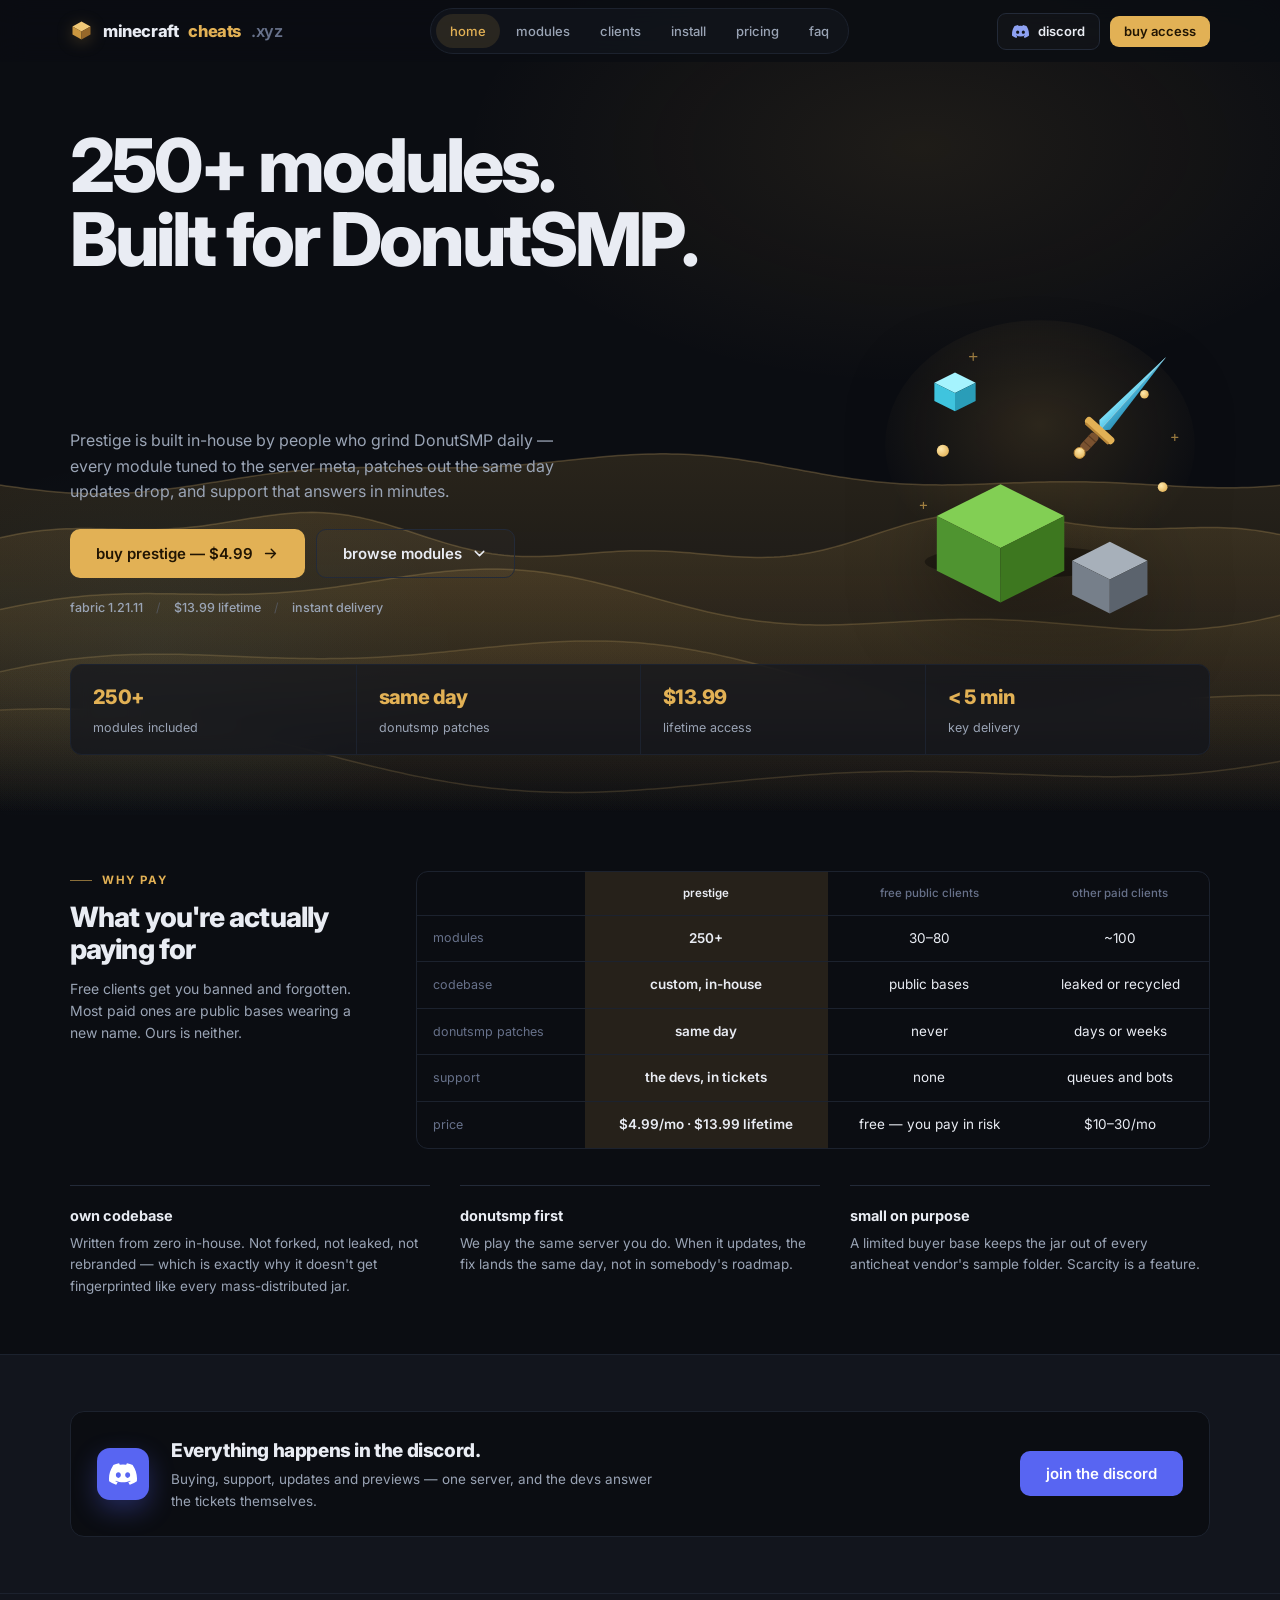
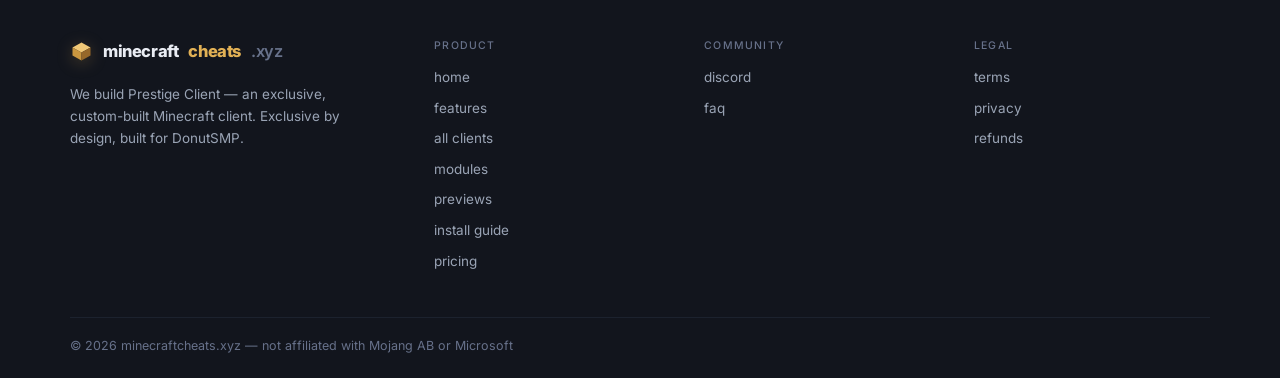
==== index.html @ 373abd3f "Add files via upload" ====
<!DOCTYPE html>
<html lang="en">
<head>
<meta charset="UTF-8">
<meta name="viewport" content="width=device-width, initial-scale=1">
<title>MinecraftCheats.xyz — Prestige Client for DonutSMP</title>
<meta name="description" content="Prestige Client by minecraftcheats.xyz — an exclusive custom-built Fabric client for Minecraft 1.21.11 with 250+ modules, built for DonutSMP. 31 days $4.99 or lifetime $13.99.">
<meta property="og:title" content="MinecraftCheats.xyz — Prestige Client for DonutSMP">
<meta property="og:description" content="Exclusive custom-built Fabric client, 250+ modules, built for DonutSMP. Lifetime from $13.99 — checkout via Discord.">
<meta property="og:type" content="website">
<meta name="theme-color" content="#0b0d12">
<link rel="icon" href="data:image/svg+xml,%3Csvg xmlns='http://www.w3.org/2000/svg' viewBox='0 0 32 32'%3E%3Crect width='32' height='32' rx='7' fill='%2312151d'/%3E%3Cpath d='M16 5.5 L26.5 11.4 L16 17.3 L5.5 11.4 Z' fill='%23f0c877'/%3E%3Cpath d='M5.5 11.4 L16 17.3 V27 L5.5 21.2 Z' fill='%23c9963f'/%3E%3Cpath d='M26.5 11.4 L16 17.3 V27 L26.5 21.2 Z' fill='%2396682a'/%3E%3C/svg%3E">
<link rel="preconnect" href="https://fonts.googleapis.com">
<link rel="preconnect" href="https://fonts.gstatic.com" crossorigin>
<link href="https://fonts.googleapis.com/css2?family=Inter:wght@400;500;600;700;800&display=swap" rel="stylesheet">
<link rel="stylesheet" href="style.css">
<script src="main.js" defer></script>
</head>
<body>

<header class="site-header" id="siteHeader">
  <div class="wrap header-inner">
    <span class="logo">
      <svg class="logo-mark" viewBox="0 0 24 24" xmlns="http://www.w3.org/2000/svg" aria-hidden="true"><path d="M12 2.6 21.4 7.8 12 13 2.6 7.8Z" fill="#f0c877"/><path d="M2.6 7.8 12 13v8.4L2.6 16.2Z" fill="#c9963f"/><path d="M21.4 7.8 12 13v8.4l9.4-5.2Z" fill="#96682a"/></svg>
      minecraft<span>cheats</span><i>.xyz</i>
    </span>
    <nav class="nav-island" id="navLinks">
      <a href="index.html" class="active">home</a>
      <a href="modules.html">modules</a>
      <a href="clients.html">clients</a>
      <a href="install.html">install</a>
      <a href="pricing.html">pricing</a>
      <a href="faq.html">faq</a>
    </nav>
    <div class="header-actions">
      <a class="btn ghost sm btn-discord" href="https://discord.gg/65Mu3RM9ds" target="_blank" rel="noopener">
        <svg viewBox="0 0 24 24" fill="currentColor" aria-hidden="true"><path d="M20.317 4.37a19.79 19.79 0 0 0-4.885-1.515.074.074 0 0 0-.079.037c-.21.375-.444.865-.608 1.25a18.27 18.27 0 0 0-5.487 0 12.64 12.64 0 0 0-.617-1.25.077.077 0 0 0-.079-.037A19.736 19.736 0 0 0 3.677 4.37a.07.07 0 0 0-.032.027C.533 9.046-.32 13.58.099 18.058a.082.082 0 0 0 .031.056 19.9 19.9 0 0 0 5.993 3.03.078.078 0 0 0 .084-.028c.462-.63.874-1.295 1.226-1.994a.076.076 0 0 0-.041-.106 13.1 13.1 0 0 1-1.872-.892.077.077 0 0 1-.008-.128c.126-.094.252-.192.372-.291a.074.074 0 0 1 .077-.01c3.928 1.793 8.18 1.793 12.062 0a.074.074 0 0 1 .078.01c.12.099.246.198.373.292a.077.077 0 0 1-.006.127c-.598.35-1.22.645-1.873.892a.076.076 0 0 0-.04.107c.36.698.772 1.362 1.225 1.993a.076.076 0 0 0 .084.029 19.84 19.84 0 0 0 6.002-3.03.077.077 0 0 0 .032-.055c.5-5.177-.838-9.674-3.549-13.66a.06.06 0 0 0-.031-.028ZM8.02 15.33c-1.183 0-2.157-1.085-2.157-2.419 0-1.333.955-2.419 2.157-2.419 1.21 0 2.176 1.096 2.157 2.419 0 1.334-.955 2.419-2.157 2.419Zm7.975 0c-1.183 0-2.157-1.085-2.157-2.419 0-1.333.955-2.419 2.157-2.419 1.21 0 2.176 1.096 2.157 2.419 0 1.334-.946 2.419-2.157 2.419Z"/></svg>
        discord
      </a>
      <a class="btn solid sm" href="https://discord.gg/65Mu3RM9ds" target="_blank" rel="noopener">buy access</a>
      <button class="burger" id="burger" aria-label="menu" aria-expanded="false">
        <svg class="ic-open" viewBox="0 0 24 24" fill="none" stroke="currentColor" stroke-width="2" stroke-linecap="round" aria-hidden="true"><path d="M4 7h16M4 12h16M4 17h16"/></svg>
        <svg class="ic-close" viewBox="0 0 24 24" fill="none" stroke="currentColor" stroke-width="2" stroke-linecap="round" aria-hidden="true"><path d="M6 6l12 12M18 6L6 18"/></svg>
      </button>
    </div>
  </div>
</header>

<main>

<section class="hero">
  <canvas id="waterFx" aria-hidden="true"></canvas>
  <div class="wrap">
    <h1 class="hero-h1">250+ modules.<br>Built for DonutSMP.</h1>
    <div class="hero-lower">
      <div class="hero-side">
        <p class="hero-sub">Prestige is built in-house by people who grind DonutSMP daily — every module tuned to the server meta, patches out the same day updates drop, and support that answers in minutes.</p>
        <div class="hero-cta">
          <a href="https://discord.gg/65Mu3RM9ds" target="_blank" rel="noopener" class="btn solid lg">buy prestige — $4.99
            <svg viewBox="0 0 24 24" fill="none" stroke="currentColor" stroke-width="2" stroke-linecap="round" stroke-linejoin="round" aria-hidden="true"><path d="M5 12h14m-6-6 6 6-6 6"/></svg>
          </a>
          <a href="modules.html" class="btn ghost lg">browse modules
            <svg viewBox="0 0 24 24" fill="none" stroke="currentColor" stroke-width="2" stroke-linecap="round" stroke-linejoin="round" aria-hidden="true"><path d="m6 9 6 6 6-6"/></svg>
          </a>
        </div>
        <p class="hero-stats"><b>fabric 1.21.11</b><span>/</span><b>$13.99 lifetime</b><span>/</span><b>instant delivery</b></p>
      </div>
      <div class="hero-art" aria-hidden="true">
        <svg viewBox="0 0 560 520" xmlns="http://www.w3.org/2000/svg">
          <defs>
            <radialGradient id="glowBg" cx="50%" cy="42%" r="55%">
              <stop offset="0%" stop-color="#e2b155" stop-opacity="0.16"/>
              <stop offset="100%" stop-color="#e2b155" stop-opacity="0"/>
            </radialGradient>
            <radialGradient id="orbG" cx="35%" cy="35%" r="75%">
              <stop offset="0%" stop-color="#ffe9ad"/>
              <stop offset="100%" stop-color="#e2b155"/>
            </radialGradient>
            <linearGradient id="bladeL" x1="0" y1="0" x2="1" y2="1">
              <stop offset="0%" stop-color="#9ff0ff"/>
              <stop offset="100%" stop-color="#57c8ea"/>
            </linearGradient>
            <linearGradient id="bladeR" x1="0" y1="0" x2="1" y2="1">
              <stop offset="0%" stop-color="#49b7dc"/>
              <stop offset="100%" stop-color="#2f93b8"/>
            </linearGradient>
          </defs>
          <ellipse cx="280" cy="235" rx="255" ry="205" fill="url(#glowBg)"/>
          <ellipse cx="255" cy="428" rx="165" ry="26" fill="#000000" opacity="0.35"/>
          <path d="M215 300 L320 352.5 L215 405 L110 352.5 Z" fill="#82cf54"/>
          <path d="M110 352.5 L215 405 L215 495 L110 442.5 Z" fill="#4f9430"/>
          <path d="M320 352.5 L215 405 L215 495 L320 442.5 Z" fill="#3d771f"/>
          <path d="M395 395 L457 426 L395 457 L333 426 Z" fill="#a7b0ba"/>
          <path d="M333 426 L395 457 L395 513 L333 482 Z" fill="#767f8a"/>
          <path d="M457 426 L395 457 L395 513 L457 482 Z" fill="#5b636d"/>
          <g class="bob2">
            <path d="M140 116 L174 133 L140 150 L106 133 Z" fill="#a5f3fe"/>
            <path d="M106 133 L140 150 L140 180 L106 163 Z" fill="#3fc4de"/>
            <path d="M174 133 L140 150 L140 180 L174 163 Z" fill="#2a9db8"/>
          </g>
          <g transform="rotate(42 380 210)">
            <g class="bob1">
              <path d="M380 48 L368 200 L380 212 Z" fill="url(#bladeL)"/>
              <path d="M380 48 L392 200 L380 212 Z" fill="url(#bladeR)"/>
              <line x1="380" y1="52" x2="380" y2="208" stroke="#d9fbff" stroke-width="1.4" opacity="0.5"/>
              <rect x="350" y="206" width="60" height="13" rx="6" fill="#e2b155"/>
              <rect x="354" y="217" width="52" height="4" rx="2" fill="#b9873a"/>
              <rect x="372" y="221" width="16" height="34" rx="6" fill="#7a5230"/>
              <path d="M372 231h16M372 243h16" stroke="#5c3c22" stroke-width="2"/>
              <circle cx="380" cy="262" r="9" fill="url(#orbG)" stroke="#b9873a" stroke-width="1.5"/>
            </g>
          </g>
          <circle class="bob3" cx="120" cy="245" r="10" fill="url(#orbG)"/>
          <circle class="bob3" cx="482" cy="305" r="8" fill="url(#orbG)"/>
          <circle class="bob3" cx="452" cy="152" r="7" fill="url(#orbG)"/>
          <g stroke="#e2b155" stroke-width="2" stroke-linecap="round" opacity="0.65">
            <path d="M170 84v12M164 90h12"/>
            <path d="M502 218v10M497 223h10"/>
            <path d="M88 330v10M83 335h10"/>
          </g>
        </svg>
      </div>
    </div>
    <div class="stat-strip">
      <div class="stat-cell"><b>250+</b><span>modules included</span></div>
      <div class="stat-cell"><b>same day</b><span>donutsmp patches</span></div>
      <div class="stat-cell"><b>$13.99</b><span>lifetime access</span></div>
      <div class="stat-cell"><b>&lt; 5 min</b><span>key delivery</span></div>
    </div>
  </div>
</section>

<section class="section" id="features">
  <div class="wrap">
    <div class="split-head">
      <div>
        <p class="eyebrow">why pay</p>
        <h2 class="section-title">What you're actually paying for</h2>
        <p class="side-note">Free clients get you banned and forgotten. Most paid ones are public bases wearing a new name. Ours is neither.</p>
      </div>
      <div class="vs-wrap">
        <table class="vs-table">
          <thead>
            <tr>
              <th></th>
              <th class="hl">prestige</th>
              <th>free public clients</th>
              <th>other paid clients</th>
            </tr>
          </thead>
          <tbody>
            <tr><td>modules</td><td class="hl">250+</td><td>30–80</td><td>~100</td></tr>
            <tr><td>codebase</td><td class="hl">custom, in-house</td><td>public bases</td><td>leaked or recycled</td></tr>
            <tr><td>donutsmp patches</td><td class="hl">same day</td><td>never</td><td>days or weeks</td></tr>
            <tr><td>support</td><td class="hl">the devs, in tickets</td><td>none</td><td>queues and bots</td></tr>
            <tr><td>price</td><td class="hl">$4.99/mo · $13.99 lifetime</td><td>free — you pay in risk</td><td>$10–30/mo</td></tr>
          </tbody>
        </table>
      </div>
    </div>
    <div class="why-row">
      <div>
        <h3>own codebase</h3>
        <p>Written from zero in-house. Not forked, not leaked, not rebranded — which is exactly why it doesn't get fingerprinted like every mass-distributed jar.</p>
      </div>
      <div>
        <h3>donutsmp first</h3>
        <p>We play the same server you do. When it updates, the fix lands the same day, not in somebody's roadmap.</p>
      </div>
      <div>
        <h3>small on purpose</h3>
        <p>A limited buyer base keeps the jar out of every anticheat vendor's sample folder. Scarcity is a feature.</p>
      </div>
    </div>
  </div>
</section>

<section class="section alt" id="join">
  <div class="wrap">
    <div class="dj">
      <span class="dj-logo">
        <svg viewBox="0 0 24 24" fill="currentColor" aria-hidden="true"><path d="M20.317 4.37a19.79 19.79 0 0 0-4.885-1.515.074.074 0 0 0-.079.037c-.21.375-.444.865-.608 1.25a18.27 18.27 0 0 0-5.487 0 12.64 12.64 0 0 0-.617-1.25.077.077 0 0 0-.079-.037A19.736 19.736 0 0 0 3.677 4.37a.07.07 0 0 0-.032.027C.533 9.046-.32 13.58.099 18.058a.082.082 0 0 0 .031.056 19.9 19.9 0 0 0 5.993 3.03.078.078 0 0 0 .084-.028c.462-.63.874-1.295 1.226-1.994a.076.076 0 0 0-.041-.106 13.1 13.1 0 0 1-1.872-.892.077.077 0 0 1-.008-.128c.126-.094.252-.192.372-.291a.074.074 0 0 1 .077-.01c3.928 1.793 8.18 1.793 12.062 0a.074.074 0 0 1 .078.01c.12.099.246.198.373.292a.077.077 0 0 1-.006.127c-.598.35-1.22.645-1.873.892a.076.076 0 0 0-.04.107c.36.698.772 1.362 1.225 1.993a.076.076 0 0 0 .084.029 19.84 19.84 0 0 0 6.002-3.03.077.077 0 0 0 .032-.055c.5-5.177-.838-9.674-3.549-13.66a.06.06 0 0 0-.031-.028ZM8.02 15.33c-1.183 0-2.157-1.085-2.157-2.419 0-1.333.955-2.419 2.157-2.419 1.21 0 2.176 1.096 2.157 2.419 0 1.334-.955 2.419-2.157 2.419Zm7.975 0c-1.183 0-2.157-1.085-2.157-2.419 0-1.333.955-2.419 2.157-2.419 1.21 0 2.176 1.096 2.157 2.419 0 1.334-.946 2.419-2.157 2.419Z"/></svg>
      </span>
      <div class="dj-text">
        <h3>Everything happens in the discord.</h3>
        <p>Buying, support, updates and previews — one server, and the devs answer the tickets themselves.</p>
      </div>
      <a href="https://discord.gg/65Mu3RM9ds" target="_blank" rel="noopener" class="btn discord lg">join the discord</a>
    </div>
  </div>
</section>

</main>

<footer class="footer">
  <div class="wrap footer-grid">
    <div class="foot-brand">
      <span class="logo">
        <svg class="logo-mark" viewBox="0 0 24 24" xmlns="http://www.w3.org/2000/svg" aria-hidden="true"><path d="M12 2.6 21.4 7.8 12 13 2.6 7.8Z" fill="#f0c877"/><path d="M2.6 7.8 12 13v8.4L2.6 16.2Z" fill="#c9963f"/><path d="M21.4 7.8 12 13v8.4l9.4-5.2Z" fill="#96682a"/></svg>
        minecraft<span>cheats</span><i>.xyz</i>
      </span>
      <p>We build Prestige Client — an exclusive, custom-built Minecraft client. Exclusive by design, built for DonutSMP.</p>
    </div>
    <div class="foot-col">
      <h4>product</h4>
      <a href="index.html">home</a>
      <a href="index.html#features">features</a>
      <a href="clients.html">all clients</a>
      <a href="modules.html">modules</a>
      <a href="modules.html#clips">previews</a>
      <a href="install.html">install guide</a>
      <a href="pricing.html">pricing</a>
    </div>
    <div class="foot-col">
      <h4>community</h4>
      <a href="https://discord.gg/65Mu3RM9ds" target="_blank" rel="noopener">discord</a>
      <a href="faq.html">faq</a>
    </div>
    <div class="foot-col">
      <h4>legal</h4>
      <a href="terms.html">terms</a>
      <a href="privacy.html">privacy</a>
      <a href="refunds.html">refunds</a>
    </div>
  </div>
  <div class="wrap foot-bottom">
    <p>© <span id="year"></span> minecraftcheats.xyz — not affiliated with Mojang AB or Microsoft</p>
  </div>
</footer>

</body>
</html>
---- style.css ----
:root {
  --bg: #0b0d12;
  --panel: #12151d;
  --panel-2: #171b24;
  --border: #232a38;
  --border-soft: #1c222e;
  --ink: #e9ecf3;
  --dim: #9aa4b5;
  --faint: #67718a;
  --accent: #e2b155;
  --accent-soft: rgba(226, 177, 85, 0.12);
  --radius: 12px;
  --font: "Inter", system-ui, -apple-system, "Segoe UI", Roboto, sans-serif;
  --mono: "Inter", system-ui, sans-serif;
}

* {
  margin: 0;
  padding: 0;
  box-sizing: border-box;
}

html {
  scroll-behavior: smooth;
}

body {
  background: var(--bg);
  color: var(--ink);
  font-family: var(--font);
  font-size: 16px;
  line-height: 1.6;
  overflow-x: hidden;
  -webkit-font-smoothing: antialiased;
}

::selection {
  background: var(--accent);
  color: #211503;
}

::-webkit-scrollbar {
  width: 10px;
}
::-webkit-scrollbar-track {
  background: var(--bg);
}
::-webkit-scrollbar-thumb {
  background: #2a3242;
  border-radius: 99px;
}
::-webkit-scrollbar-thumb:hover {
  background: #39445a;
}

a {
  color: inherit;
  text-decoration: none;
}

button {
  font-family: inherit;
  background: none;
  border: none;
  color: inherit;
  cursor: pointer;
}

img,
svg {
  max-width: 100%;
}

:focus-visible {
  outline: 2px solid var(--accent);
  outline-offset: 2px;
}

.wrap {
  width: min(1140px, calc(100% - 48px));
  margin: 0 auto;
}

.wrap.wide {
  width: min(1320px, calc(100% - 48px));
}

.wrap.narrow {
  width: min(780px, calc(100% - 48px));
}

.site-header {
  position: fixed;
  top: 0;
  left: 0;
  right: 0;
  z-index: 100;
  background: rgba(11, 13, 18, 0.78);
  backdrop-filter: blur(14px);
  -webkit-backdrop-filter: blur(14px);
  transition: box-shadow 0.25s ease, background 0.25s ease;
}

.site-header.scrolled {
  background: rgba(11, 13, 18, 0.93);
  box-shadow: 0 12px 32px rgba(0, 0, 0, 0.35);
}

.header-inner {
  height: 62px;
  display: flex;
  align-items: center;
  justify-content: space-between;
  gap: 20px;
}

.logo {
  display: inline-flex;
  align-items: center;
  gap: 10px;
  font-size: 16.5px;
  font-weight: 800;
  letter-spacing: -0.4px;
  white-space: nowrap;
}

.logo-mark {
  width: 23px;
  height: 23px;
  flex-shrink: 0;
  filter: drop-shadow(0 3px 8px rgba(226, 177, 85, 0.25));
}

.logo span {
  color: var(--accent);
}

.logo i {
  font-style: normal;
  font-weight: 600;
  color: var(--faint);
}

.nav-island {
  display: flex;
  align-items: center;
  gap: 2px;
  background: rgba(18, 21, 29, 0.72);
  border: 1px solid var(--border-soft);
  border-radius: 999px;
  padding: 5px;
}

.nav-island a {
  padding: 7px 14px;
  border-radius: 999px;
  font-size: 13px;
  font-weight: 500;
  color: var(--dim);
  transition: color 0.15s ease, background 0.15s ease;
}

.nav-island a:hover {
  color: var(--ink);
}

.nav-island a.active {
  color: var(--accent);
  background: var(--accent-soft);
}

.header-actions {
  display: flex;
  align-items: center;
  gap: 10px;
}

.burger {
  display: none;
  align-items: center;
  justify-content: center;
  width: 40px;
  height: 40px;
  border-radius: 10px;
  border: 1px solid var(--border);
  color: var(--dim);
}

.burger svg {
  width: 20px;
  height: 20px;
}

.burger .ic-open {
  display: block;
}

.burger .ic-close {
  display: none;
}

.burger.open .ic-open {
  display: none;
}

.burger.open .ic-close {
  display: block;
}

.btn {
  display: inline-flex;
  align-items: center;
  justify-content: center;
  gap: 9px;
  border-radius: 10px;
  font-weight: 600;
  font-size: 14px;
  line-height: 1;
  padding: 12px 20px;
  transition: transform 0.15s ease, background 0.15s ease, border-color 0.15s ease, color 0.15s ease, box-shadow 0.15s ease;
}

.btn svg {
  width: 17px;
  height: 17px;
  flex-shrink: 0;
}

.btn:hover {
  transform: translateY(-1px);
}

.btn.sm {
  padding: 9px 14px;
  font-size: 13px;
  border-radius: 9px;
}

.btn.lg {
  padding: 15px 26px;
  font-size: 15px;
}

.btn.block {
  width: 100%;
}

.btn.solid {
  background: var(--accent);
  color: #211503;
}

.btn.solid:hover {
  background: #edc06a;
  box-shadow: 0 8px 24px rgba(226, 177, 85, 0.25);
}

.btn.ghost {
  border: 1px solid var(--border);
  color: var(--ink);
  background: rgba(255, 255, 255, 0.02);
}

.btn.ghost:hover {
  border-color: #37415a;
  background: rgba(255, 255, 255, 0.04);
}

.btn-discord svg {
  color: #8ea1f2;
}

.hero {
  position: relative;
  overflow: hidden;
  padding: 128px 0 60px;
  background:
    radial-gradient(ellipse 55% 45% at 72% 18%, rgba(226, 177, 85, 0.09), transparent 65%),
    radial-gradient(ellipse 40% 40% at 12% 80%, rgba(87, 200, 234, 0.05), transparent 60%);
}

#waterFx {
  position: absolute;
  inset: 0;
  width: 100%;
  height: 100%;
  z-index: 0;
  pointer-events: none;
}

.hero .wrap {
  position: relative;
  z-index: 1;
}

.hero-h1 {
  font-size: clamp(40px, 6.4vw, 74px);
  font-weight: 800;
  letter-spacing: -0.04em;
  line-height: 1;
  margin-bottom: 26px;
}

.hero-lower {
  display: grid;
  grid-template-columns: minmax(0, 500px) auto;
  justify-content: space-between;
  align-items: end;
  gap: 44px;
}

.hero-sub {
  font-size: 16px;
  color: var(--dim);
  margin-bottom: 24px;
  max-width: 52ch;
}

.hero-cta {
  display: flex;
  flex-wrap: wrap;
  gap: 11px;
  margin-bottom: 20px;
}

.hero-stats {
  display: flex;
  align-items: center;
  flex-wrap: wrap;
  gap: 8px 13px;
  font-size: 12.5px;
  color: var(--faint);
}

.hero-stats b {
  color: var(--dim);
  font-weight: 500;
}

.hero-stats span {
  opacity: 0.5;
}

.hero-art {
  width: 340px;
}

.hero-art svg {
  width: 100%;
  height: auto;
  display: block;
  filter: drop-shadow(0 26px 44px rgba(0, 0, 0, 0.38));
}

.stat-strip {
  display: grid;
  grid-template-columns: repeat(4, 1fr);
  margin-top: 46px;
  background: rgba(18, 21, 29, 0.7);
  backdrop-filter: blur(10px);
  -webkit-backdrop-filter: blur(10px);
  border: 1px solid var(--border-soft);
  border-radius: var(--radius);
  overflow: hidden;
}

.stat-cell {
  padding: 16px 22px 15px;
  border-left: 1px solid var(--border-soft);
}

.stat-cell:first-child {
  border-left: none;
}

.stat-cell b {
  display: block;
  font-family: var(--mono);
  font-size: 20px;
  font-weight: 800;
  letter-spacing: -0.6px;
  color: var(--accent);
  margin-bottom: 1px;
}

.stat-cell span {
  font-size: 12.5px;
  color: var(--dim);
}

.bob1 {
  animation: bob1 5.2s ease-in-out infinite;
}

.bob2 {
  animation: bob2 4.1s ease-in-out infinite;
}

.bob3 {
  animation: bob3 6.4s ease-in-out infinite;
}

@keyframes bob1 {
  0%, 100% { transform: translateY(0); }
  50% { transform: translateY(-9px); }
}

@keyframes bob2 {
  0%, 100% { transform: translateY(0); }
  50% { transform: translateY(-7px); }
}

@keyframes bob3 {
  0%, 100% { transform: translateY(0); opacity: 1; }
  50% { transform: translateY(-12px); opacity: 0.55; }
}

.section {
  padding: 56px 0;
}

.section.alt {
  background: var(--panel);
}

.section + .section {
  border-top: 1px solid var(--border-soft);
}

.hero + .section {
  border-top: none;
}

section[id] {
  scroll-margin-top: 72px;
}

.eyebrow {
  display: flex;
  align-items: center;
  gap: 10px;
  font-size: 11.5px;
  font-weight: 700;
  text-transform: uppercase;
  letter-spacing: 1.6px;
  color: var(--accent);
  margin-bottom: 12px;
}

.eyebrow::before {
  content: "";
  width: 22px;
  height: 1px;
  background: var(--accent);
  opacity: 0.6;
}

.row-head.center .eyebrow {
  justify-content: center;
}

.row-head.center .eyebrow::before,
.row-head.center .eyebrow::after {
  content: "";
  width: 22px;
  height: 1px;
  background: var(--accent);
  opacity: 0.7;
}

.section-title {
  font-size: clamp(24px, 3vw, 31px);
  font-weight: 800;
  letter-spacing: -0.9px;
  line-height: 1.14;
}

.side-note {
  color: var(--dim);
  font-size: 14px;
  margin-top: 12px;
  max-width: 34ch;
}

.split-head {
  display: grid;
  grid-template-columns: 300px 1fr;
  gap: 46px;
  align-items: start;
}

.split-head .section-title {
  font-size: clamp(22px, 2.6vw, 28px);
}

.row-head {
  display: flex;
  align-items: flex-end;
  justify-content: space-between;
  gap: 36px;
  margin-bottom: 24px;
}

.row-sub {
  color: var(--dim);
  font-size: 14.5px;
  max-width: 380px;
  padding-bottom: 4px;
}

.row-head.center {
  flex-direction: column;
  align-items: center;
  text-align: center;
  gap: 10px;
  margin-bottom: 32px;
}

.row-head.center .eyebrow {
  margin-bottom: 0;
}

.row-head.center .row-sub {
  padding-bottom: 0;
}

.vs-wrap {
  border: 1px solid var(--border-soft);
  border-radius: var(--radius);
  background: var(--bg);
  overflow-x: auto;
}

.vs-table {
  width: 100%;
  min-width: 560px;
  border-collapse: collapse;
}

.vs-table th,
.vs-table td {
  padding: 12px 16px;
  text-align: left;
  font-size: 13.5px;
  border-bottom: 1px solid var(--border-soft);
}

.vs-table tr:last-child td {
  border-bottom: none;
}

.vs-table thead th {
  font-family: var(--mono);
  font-size: 11.5px;
  font-weight: 500;
  color: var(--faint);
  white-space: nowrap;
}

.vs-table tbody td:first-child {
  font-size: 12.5px;
  color: var(--faint);
}

.vs-table th:not(:first-child),
.vs-table td:not(:first-child) {
  text-align: center;
}

.vs-table .hl {
  background: var(--accent-soft);
  color: var(--ink);
  font-weight: 600;
}

.why-row {
  display: grid;
  grid-template-columns: repeat(3, 1fr);
  gap: 30px;
  margin-top: 36px;
}

.why-row > div {
  border-top: 1px solid var(--border);
  padding-top: 18px;
}

.why-row h3 {
  font-size: 14.5px;
  font-weight: 700;
  margin-bottom: 6px;
}

.why-row p {
  font-size: 13.5px;
  color: var(--dim);
}

.mod-bar {
  display: flex;
  flex-wrap: wrap;
  gap: 8px;
  margin-bottom: 20px;
}

.cat {
  display: inline-flex;
  align-items: center;
  gap: 7px;
  padding: 8px 14px;
  border: 1px solid var(--border-soft);
  border-radius: 999px;
  font-size: 13px;
  font-weight: 500;
  color: var(--dim);
  transition: color 0.15s ease, border-color 0.15s ease, background 0.15s ease;
}

.cat i {
  font-style: normal;
  font-family: var(--mono);
  font-size: 10.5px;
  color: var(--faint);
}

.cat:hover {
  color: var(--ink);
  border-color: var(--border);
}

.cat.active {
  color: var(--accent);
  border-color: rgba(226, 177, 85, 0.5);
  background: var(--accent-soft);
}

.cat.active i {
  color: var(--accent);
}

.mod-list {
  display: grid;
  grid-template-columns: repeat(3, 1fr);
  gap: 10px;
}

.mod-row {
  background: var(--panel);
  border: 1px solid var(--border-soft);
  border-radius: 10px;
  padding: 14px 16px;
  transition: border-color 0.15s ease, transform 0.15s ease;
}

.section.alt .mod-row {
  background: var(--bg);
}

.mod-row:hover {
  border-color: rgba(226, 177, 85, 0.4);
  transform: translateY(-1px);
}

.mod-head {
  display: flex;
  align-items: center;
  gap: 9px;
  margin-bottom: 5px;
}

.mod-ico {
  width: 17px;
  height: 17px;
  flex-shrink: 0;
  color: var(--accent);
  opacity: 0.9;
}

.mod-row strong {
  font-size: 14px;
  font-weight: 700;
  letter-spacing: -0.2px;
}

.mod-row p {
  font-size: 12.5px;
  color: var(--dim);
  line-height: 1.5;
}

.clip-grid {
  display: grid;
  grid-template-columns: repeat(3, 1fr);
  gap: 16px;
}

.clip-card {
  background: var(--panel);
  border: 1px solid var(--border-soft);
  border-radius: var(--radius);
  overflow: hidden;
  transition: border-color 0.2s ease;
}

.clip-card:hover {
  border-color: var(--border);
}

.clip-media {
  position: relative;
  aspect-ratio: 16 / 10;
  overflow: hidden;
  background:
    radial-gradient(circle at 78% 16%, rgba(248, 250, 252, 0.07), transparent 40%),
    linear-gradient(180deg, #1d2942 0%, #131a2b 58%, #0e1320 100%);
}

.art {
  position: absolute;
  inset: 0;
  display: none;
}

.art.active {
  display: block;
}

.art svg {
  width: 100%;
  height: 100%;
  display: block;
  transition: transform 0.5s ease;
}

.clip-card:hover .art.active svg {
  transform: scale(1.045);
}

.clip-tag {
  position: absolute;
  left: 12px;
  bottom: 10px;
  background: rgba(7, 9, 14, 0.74);
  backdrop-filter: blur(8px);
  -webkit-backdrop-filter: blur(8px);
  border: 1px solid rgba(255, 255, 255, 0.07);
  border-radius: 8px;
  padding: 5px 10px;
  font-family: var(--mono);
  font-size: 10.5px;
  font-weight: 600;
  letter-spacing: 0.8px;
  text-transform: uppercase;
  color: var(--dim);
}

.clip-tag b {
  color: var(--accent);
  font-weight: 500;
}

.clip-body {
  padding: 14px 16px 16px;
}

.clip-body h3 {
  font-size: 15px;
  font-weight: 700;
  margin-bottom: 10px;
}

.chip-row {
  display: flex;
  flex-wrap: wrap;
  gap: 7px;
}

.chip {
  padding: 5px 12px;
  border-radius: 999px;
  border: 1px solid var(--border-soft);
  font-size: 12px;
  font-weight: 500;
  color: var(--dim);
  cursor: pointer;
  transition: all 0.15s ease;
}

.chip:hover {
  color: var(--ink);
  border-color: var(--border);
}

.chip.active {
  color: var(--accent);
  border-color: rgba(226, 177, 85, 0.5);
  background: var(--accent-soft);
}

.launch-stack {
  display: flex;
  flex-direction: column;
  align-items: flex-start;
  gap: 8px;
  margin-top: 22px;
}

.install-label {
  font-family: var(--mono);
  font-size: 10.5px;
  text-transform: uppercase;
  letter-spacing: 1.2px;
  color: var(--faint);
  margin-bottom: 2px;
}

.launch-chip {
  padding: 7px 14px;
  border-radius: 9px;
  border: 1px solid var(--border);
  background: var(--bg);
  font-size: 12.5px;
  font-weight: 600;
  color: var(--dim);
}

.launch-chip.dim {
  border-style: dashed;
  color: var(--faint);
  font-weight: 500;
  background: transparent;
}

.steps {
  list-style: none;
  counter-reset: step;
  display: grid;
  grid-template-columns: 1fr 1fr;
  gap: 12px;
}

.steps li {
  position: relative;
  counter-increment: step;
  background: var(--bg);
  border: 1px solid var(--border-soft);
  border-radius: var(--radius);
  padding: 17px 16px 15px 60px;
}

.steps li::before {
  content: counter(step, decimal-leading-zero);
  position: absolute;
  left: 17px;
  top: 17px;
  width: 30px;
  height: 30px;
  display: flex;
  align-items: center;
  justify-content: center;
  background: var(--accent-soft);
  border: 1px solid rgba(226, 177, 85, 0.3);
  border-radius: 8px;
  font-family: var(--mono);
  font-size: 11.5px;
  font-weight: 600;
  color: var(--accent);
}

.steps h4 {
  font-size: 14px;
  font-weight: 700;
  margin-bottom: 3px;
}

.steps p {
  font-size: 13px;
  color: var(--dim);
}

.help-line {
  margin-top: 18px;
  display: flex;
  align-items: center;
  justify-content: space-between;
  flex-wrap: wrap;
  gap: 14px;
  border-top: 1px dashed var(--border);
  padding-top: 16px;
}

.help-line p {
  font-size: 13.5px;
  color: var(--dim);
}

code {
  font-family: var(--font);
  font-size: 0.88em;
  font-weight: 600;
  background: rgba(255, 255, 255, 0.05);
  border: 1px solid var(--border-soft);
  border-radius: 5px;
  padding: 1.5px 6px;
  color: var(--ink);
}

kbd {
  font-family: var(--font);
  font-size: 0.82em;
  font-weight: 600;
  background: var(--panel-2);
  border: 1px solid var(--border);
  border-bottom-width: 2px;
  border-radius: 5px;
  padding: 2px 6px;
  color: var(--ink);
}

.price-grid {
  display: grid;
  grid-template-columns: repeat(2, minmax(0, 400px));
  justify-content: center;
  gap: 18px;
}

.price-card {
  background: var(--panel);
  border: 1px solid var(--border-soft);
  border-radius: 14px;
  padding: 26px;
  display: flex;
  flex-direction: column;
}

.price-card.featured {
  border-color: rgba(226, 177, 85, 0.45);
  box-shadow: 0 0 0 1px rgba(226, 177, 85, 0.14), 0 24px 56px rgba(0, 0, 0, 0.35);
}

.plan-note {
  font-family: var(--mono);
  font-size: 11px;
  color: var(--accent);
  margin-bottom: 12px;
}

.price-card h3 {
  font-size: 14.5px;
  font-weight: 700;
  color: var(--dim);
  margin-bottom: 8px;
}

.amount {
  font-family: var(--mono);
  font-size: 34px;
  font-weight: 800;
  letter-spacing: -1px;
  margin-bottom: 20px;
}

.amount i {
  font-family: var(--font);
  font-style: normal;
  font-size: 13px;
  font-weight: 500;
  color: var(--faint);
  letter-spacing: 0;
  margin-left: 4px;
}

.price-card ul {
  list-style: none;
  margin-bottom: 24px;
  display: flex;
  flex-direction: column;
  gap: 10px;
  flex-grow: 1;
}

.price-card li {
  position: relative;
  padding-left: 22px;
  font-size: 13.5px;
  color: var(--dim);
}

.price-card li::before {
  content: "";
  position: absolute;
  left: 0;
  top: 6px;
  width: 6px;
  height: 6px;
  background: var(--accent);
  border-radius: 2px;
  transform: rotate(45deg);
}

.pay-row {
  display: flex;
  align-items: center;
  justify-content: center;
  flex-wrap: wrap;
  gap: 8px;
  margin-top: 26px;
}

.pay-label {
  font-family: var(--mono);
  font-size: 10.5px;
  text-transform: uppercase;
  letter-spacing: 1.2px;
  color: var(--faint);
  margin-right: 6px;
}

.pay-chip {
  padding: 5px 12px;
  border-radius: 999px;
  border: 1px solid var(--border-soft);
  font-family: var(--mono);
  font-size: 11.5px;
  color: var(--dim);
}

.pay-chip.dim {
  border-style: dashed;
  color: var(--faint);
}

.fine-note {
  text-align: center;
  font-size: 13px;
  color: var(--faint);
  margin-top: 18px;
}

.end-zone {
  display: grid;
  grid-template-columns: 1.2fr 0.8fr;
  gap: 24px;
  align-items: start;
}

.faq-col .section-title {
  margin-bottom: 20px;
}

.faq-list {
  display: flex;
  flex-direction: column;
  gap: 9px;
}

.faq-list details {
  background: var(--panel);
  border: 1px solid var(--border-soft);
  border-radius: 10px;
  overflow: hidden;
}

.faq-list summary {
  list-style: none;
  cursor: pointer;
  padding: 14px 18px;
  font-size: 14px;
  font-weight: 600;
  position: relative;
  padding-right: 42px;
  user-select: none;
}

.faq-list summary::-webkit-details-marker {
  display: none;
}

.faq-list summary::after {
  content: "+";
  position: absolute;
  right: 18px;
  top: 50%;
  transform: translateY(-50%);
  font-family: var(--mono);
  font-size: 15px;
  color: var(--faint);
  transition: color 0.2s ease;
}

.faq-list details[open] summary::after {
  content: "\2212";
  color: var(--accent);
}

.faq-list details p {
  padding: 0 18px 16px;
  font-size: 13.5px;
  color: var(--dim);
}

.dj {
  display: flex;
  align-items: center;
  gap: 22px;
  background: var(--panel);
  border: 1px solid var(--border-soft);
  border-radius: 14px;
  padding: 24px 26px;
}

.section.alt .dj {
  background: var(--bg);
}

.dj-logo {
  flex-shrink: 0;
  width: 52px;
  height: 52px;
  border-radius: 13px;
  background: #5865f2;
  color: #fff;
  display: flex;
  align-items: center;
  justify-content: center;
  box-shadow: 0 10px 26px rgba(88, 101, 242, 0.32);
}

.dj-logo svg {
  width: 28px;
  height: 28px;
}

.dj-text {
  flex-grow: 1;
  min-width: 0;
}

.dj-text h3 {
  font-size: 19px;
  font-weight: 800;
  letter-spacing: -0.4px;
  margin-bottom: 3px;
}

.dj-text p {
  font-size: 13.5px;
  color: var(--dim);
  max-width: 56ch;
}

.btn.discord {
  background: #5865f2;
  color: #fff;
  flex-shrink: 0;
}

.btn.discord:hover {
  background: #4a5be8;
  box-shadow: 0 8px 24px rgba(88, 101, 242, 0.3);
}

.dj.stack {
  flex-direction: column;
  align-items: stretch;
  gap: 16px;
}

.dj.stack .dj-text p {
  margin-bottom: 6px;
}

.dj-alt-link {
  font-size: 13px;
}

.roster-featured {
  display: flex;
  align-items: center;
  flex-wrap: wrap;
  gap: 18px 22px;
  background:
    radial-gradient(ellipse 90% 130% at 0% -30%, rgba(226, 177, 85, 0.1), transparent 55%),
    var(--panel);
  border: 1px solid rgba(226, 177, 85, 0.35);
  border-radius: 14px;
  padding: 24px 26px;
}

.r-logo {
  flex-shrink: 0;
  width: 46px;
  height: 46px;
  border-radius: 11px;
  display: block;
}

.r-logo.big {
  width: 56px;
  height: 56px;
  border-radius: 13px;
  box-shadow: 0 10px 26px rgba(226, 177, 85, 0.25);
}

.rf-main {
  flex-grow: 1;
  min-width: 240px;
}

.rf-name {
  display: flex;
  align-items: center;
  gap: 10px;
  margin-bottom: 3px;
}

.rf-name h3 {
  font-size: 19px;
  font-weight: 800;
  letter-spacing: -0.4px;
}

.rf-name i {
  font-style: normal;
  font-size: 9.5px;
  font-weight: 700;
  text-transform: uppercase;
  letter-spacing: 1.4px;
  color: var(--accent);
  border: 1px solid rgba(226, 177, 85, 0.45);
  border-radius: 4px;
  padding: 2px 7px;
}

.rf-main > p {
  font-size: 13.5px;
  color: var(--dim);
  max-width: 52ch;
}

.rf-price {
  text-align: right;
  flex-shrink: 0;
}

.rf-price b {
  display: block;
  font-size: 23px;
  font-weight: 800;
  letter-spacing: -0.6px;
  color: var(--accent);
}

.rf-price b i {
  font-style: normal;
  font-size: 12px;
  font-weight: 500;
  letter-spacing: 0;
  color: var(--faint);
}

.rf-price span {
  font-size: 11.5px;
  color: var(--faint);
}

.roster-grid {
  display: grid;
  grid-template-columns: repeat(auto-fit, minmax(200px, 1fr));
  gap: 12px;
  margin-top: 12px;
}

.roster-card {
  display: flex;
  flex-direction: column;
  align-items: flex-start;
  background: var(--panel);
  border: 1px solid var(--border-soft);
  border-radius: 12px;
  padding: 18px;
  transition: border-color 0.15s ease;
}

.roster-card:hover {
  border-color: var(--border);
}

.roster-card h3 {
  font-size: 14.5px;
  font-weight: 700;
  margin: 12px 0 3px;
}

.roster-card p {
  font-size: 12.5px;
  color: var(--dim);
  margin-bottom: 14px;
}

.rc-link {
  margin-top: auto;
  display: inline-flex;
  align-items: center;
  gap: 6px;
  font-size: 13px;
  font-weight: 600;
  color: var(--dim);
  transition: color 0.15s ease;
}

.rc-link svg {
  width: 14px;
  height: 14px;
  transition: transform 0.15s ease;
}

.rc-link:hover {
  color: var(--accent);
}

.rc-link:hover svg {
  transform: translateX(2px);
}

.footer {
  border-top: 1px solid var(--border-soft);
  padding-top: 44px;
  background: var(--panel);
}

.footer-grid {
  display: grid;
  grid-template-columns: 1.4fr 1fr 1fr 1fr;
  gap: 34px;
}

.foot-brand p {
  margin-top: 14px;
  font-size: 13.5px;
  color: var(--dim);
  max-width: 34ch;
}

.foot-col h4 {
  font-family: var(--mono);
  font-size: 10.5px;
  font-weight: 500;
  text-transform: uppercase;
  letter-spacing: 1.2px;
  color: var(--faint);
  margin-bottom: 12px;
}

.foot-col a {
  display: block;
  font-size: 13.5px;
  color: var(--dim);
  margin-bottom: 9px;
  transition: color 0.15s ease;
}

.foot-col a:hover {
  color: var(--accent);
}

.foot-bottom {
  margin-top: 36px;
  border-top: 1px solid var(--border-soft);
  padding: 18px 0 22px;
}

.foot-bottom p {
  font-size: 12.5px;
  color: var(--faint);
}

.legal {
  padding: 124px 0 80px;
}

.legal h1 {
  font-size: clamp(28px, 4vw, 36px);
  font-weight: 800;
  letter-spacing: -1px;
  margin-bottom: 8px;
}

.legal-updated {
  font-family: var(--mono);
  font-size: 12px;
  color: var(--faint);
  margin-bottom: 30px;
}

.legal h2 {
  font-size: 17px;
  font-weight: 700;
  margin: 28px 0 8px;
}

.legal p,
.legal li {
  font-size: 14.5px;
  color: var(--dim);
  max-width: 68ch;
}

.legal strong {
  color: var(--ink);
}

.legal ul {
  padding-left: 20px;
  display: flex;
  flex-direction: column;
  gap: 7px;
}

.text-link {
  color: var(--accent);
  border-bottom: 1px solid transparent;
  transition: border-color 0.15s ease;
}

.text-link:hover {
  border-color: var(--accent);
}

@media (prefers-reduced-motion: reduce) {
  html {
    scroll-behavior: auto;
  }
  *,
  *::before,
  *::after {
    animation-duration: 0.01ms !important;
    animation-iteration-count: 1 !important;
    transition-duration: 0.01ms !important;
  }
}

@media (max-width: 1020px) {
  .hero-lower {
    grid-template-columns: 1fr;
    gap: 18px;
  }

  .hero-art {
    width: 300px;
    margin: 8px auto 0;
  }

  .stat-strip {
    grid-template-columns: repeat(2, 1fr);
  }

  .stat-cell:nth-child(odd) {
    border-left: none;
  }

  .stat-cell:nth-child(n+3) {
    border-top: 1px solid var(--border-soft);
  }

  .split-head {
    grid-template-columns: 1fr;
    gap: 30px;
  }

  .side-note {
    max-width: 56ch;
  }

  .row-head:not(.center) {
    flex-direction: column;
    align-items: flex-start;
    gap: 10px;
  }

  .row-head:not(.center) .row-sub {
    padding-bottom: 0;
  }

  .mod-list {
    grid-template-columns: repeat(2, 1fr);
  }

  .clip-grid {
    grid-template-columns: repeat(2, 1fr);
  }

  .why-row {
    grid-template-columns: 1fr;
    gap: 20px;
  }

  .end-zone {
    grid-template-columns: 1fr;
  }
}

@media (max-width: 940px) {
  .nav-island {
    position: fixed;
    top: 70px;
    left: 16px;
    right: 16px;
    z-index: 49;
    flex-direction: column;
    align-items: stretch;
    border-radius: 14px;
    padding: 8px;
    background: rgba(14, 16, 23, 0.97);
    box-shadow: 0 24px 60px rgba(0, 0, 0, 0.5);
    opacity: 0;
    visibility: hidden;
    transform: translateY(-8px);
    transition: opacity 0.2s ease, transform 0.2s ease, visibility 0.2s;
  }

  .nav-island.open {
    opacity: 1;
    visibility: visible;
    transform: translateY(0);
  }

  .nav-island a {
    padding: 12px 15px;
    font-size: 14.5px;
  }

  .burger {
    display: flex;
  }

  .btn-discord {
    display: none;
  }
}

@media (max-width: 720px) {
  .hero {
    padding: 104px 0 48px;
  }

  .hero-art {
    display: none;
  }

  .hero-sub {
    font-size: 15px;
  }

  .stat-strip {
    margin-top: 34px;
  }

  .stat-cell {
    padding: 13px 16px 12px;
  }

  .stat-cell b {
    font-size: 17px;
  }

  .section {
    padding: 44px 0;
  }

  .wrap,
  .wrap.wide {
    width: calc(100% - 40px);
  }

  .mod-list {
    grid-template-columns: 1fr;
  }

  .clip-grid {
    grid-template-columns: 1fr;
  }

  .price-grid {
    grid-template-columns: 1fr;
  }

  .steps {
    grid-template-columns: 1fr;
  }

  .footer-grid {
    grid-template-columns: 1fr 1fr;
    gap: 28px;
  }

  .dj {
    flex-direction: column;
    align-items: stretch;
    gap: 16px;
    padding: 22px;
  }

  .roster-featured {
    padding: 20px;
  }

  .rf-price {
    text-align: left;
  }

  .help-line {
    flex-direction: column;
    align-items: flex-start;
  }
}
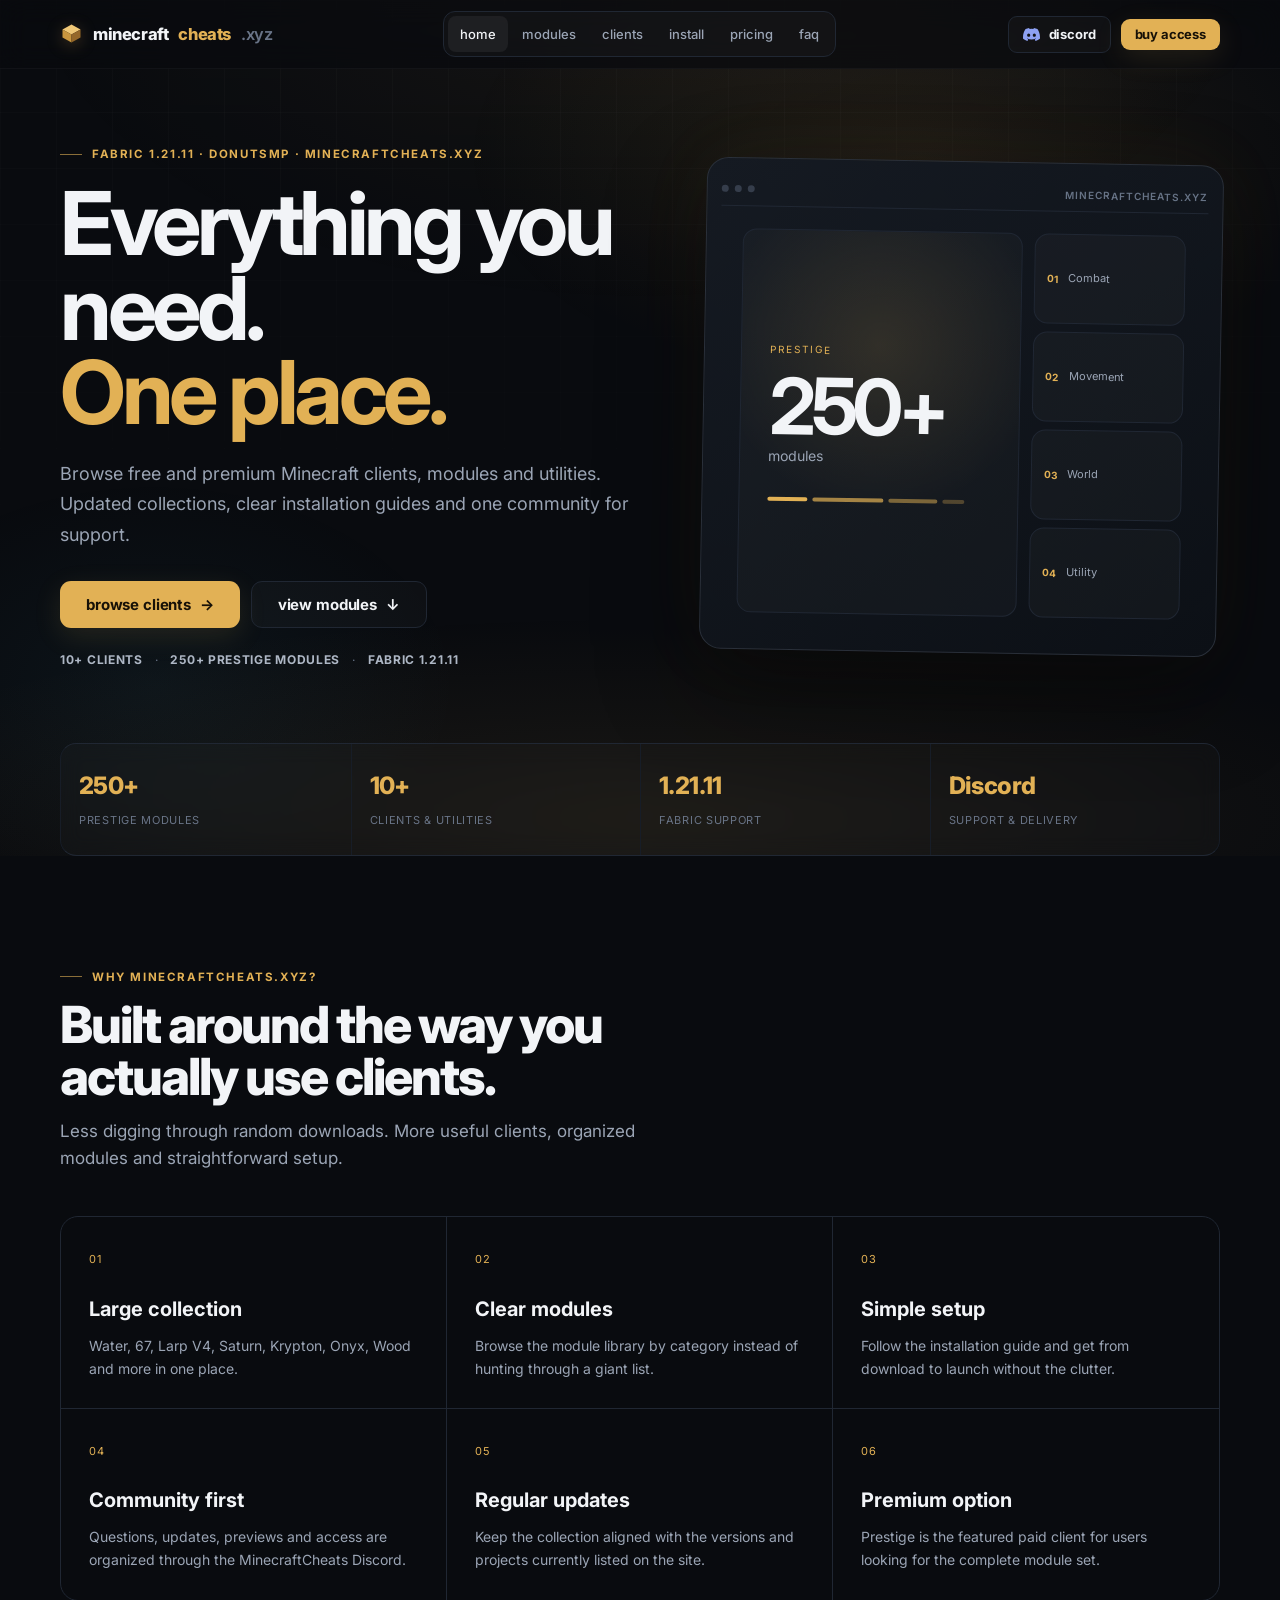
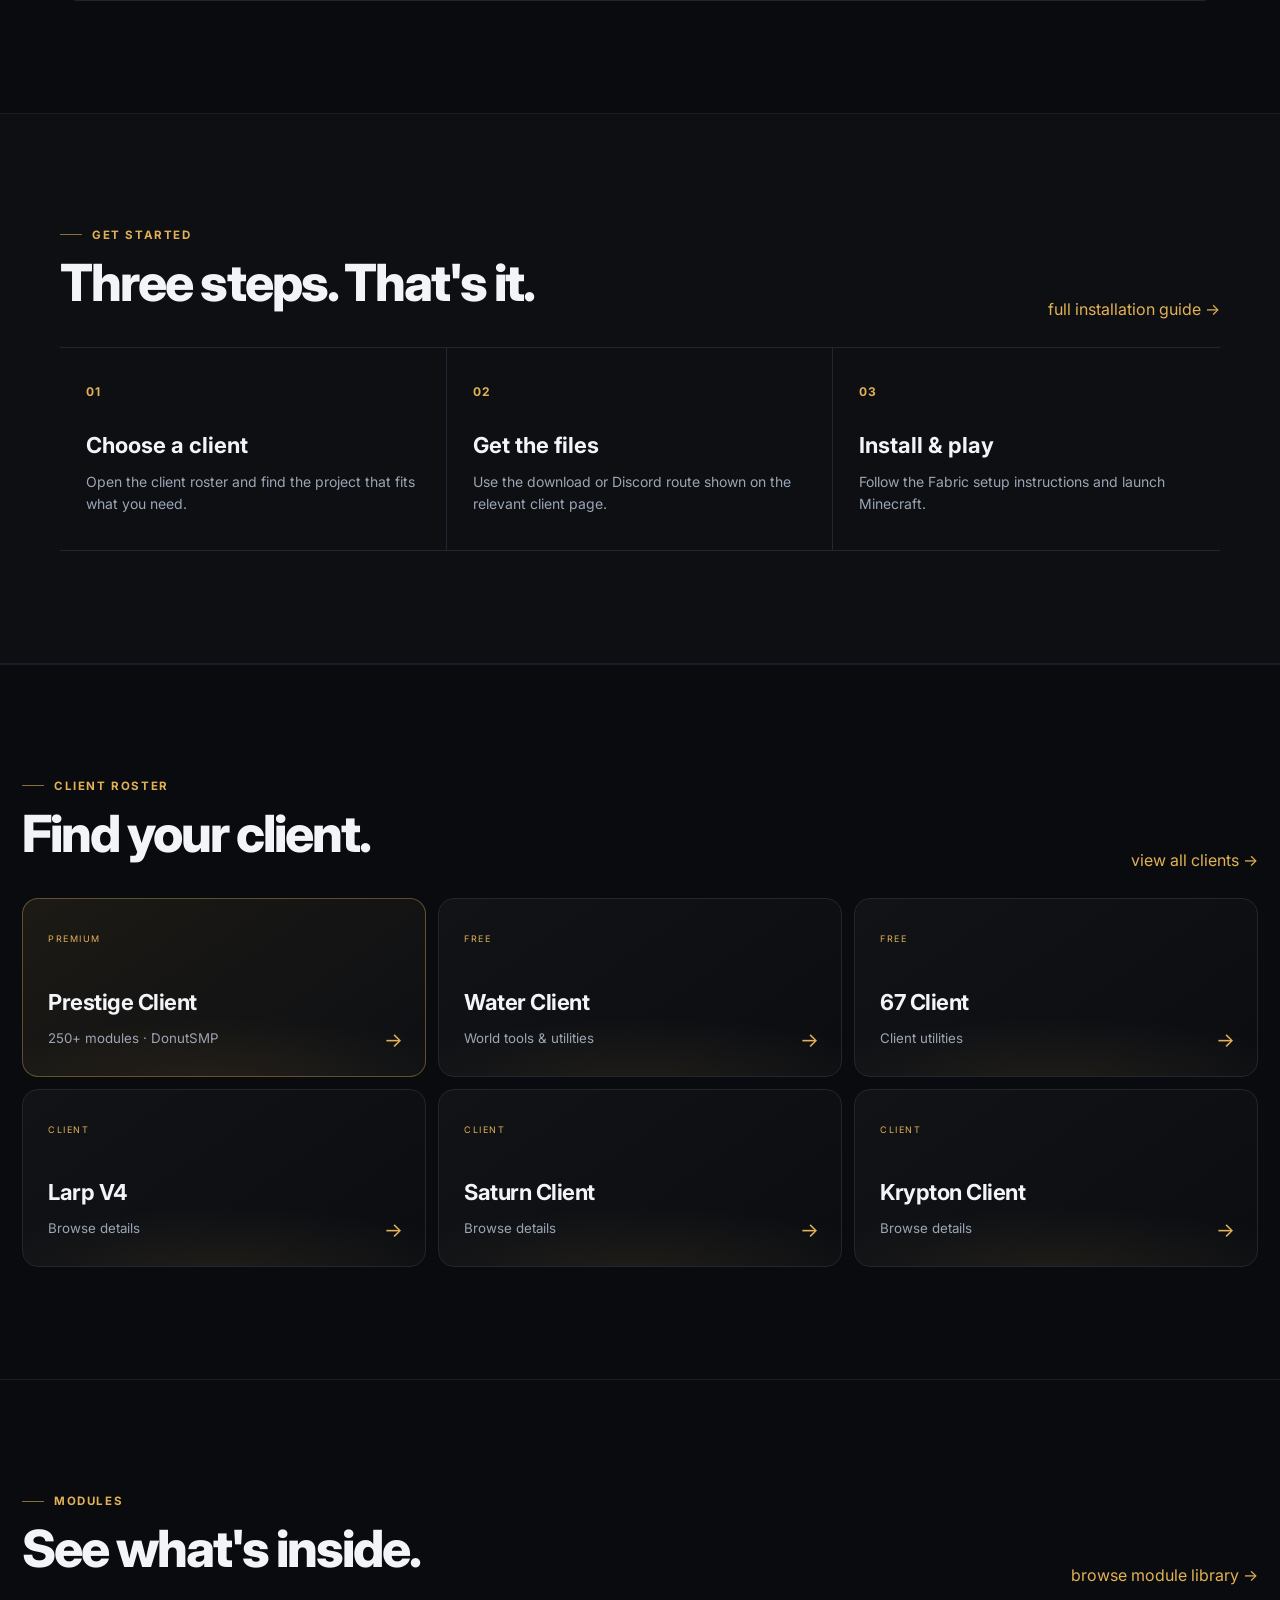
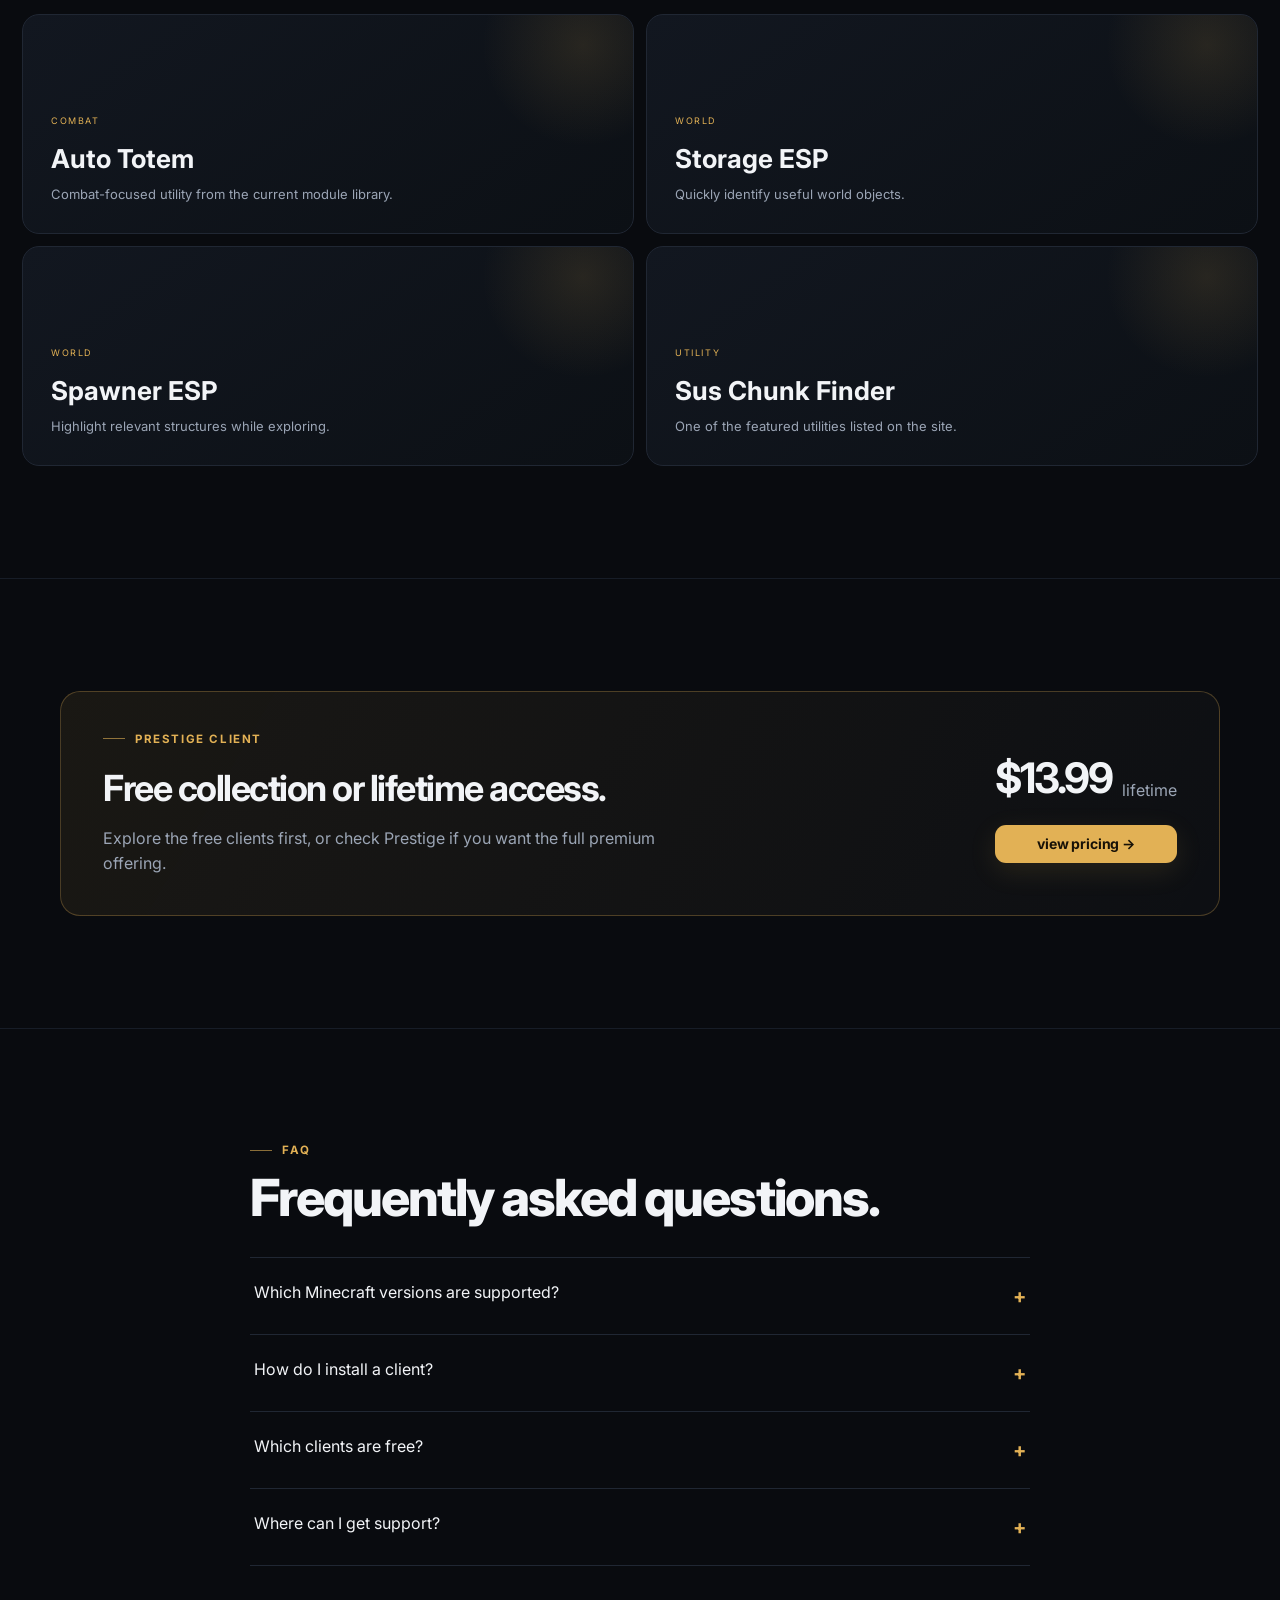
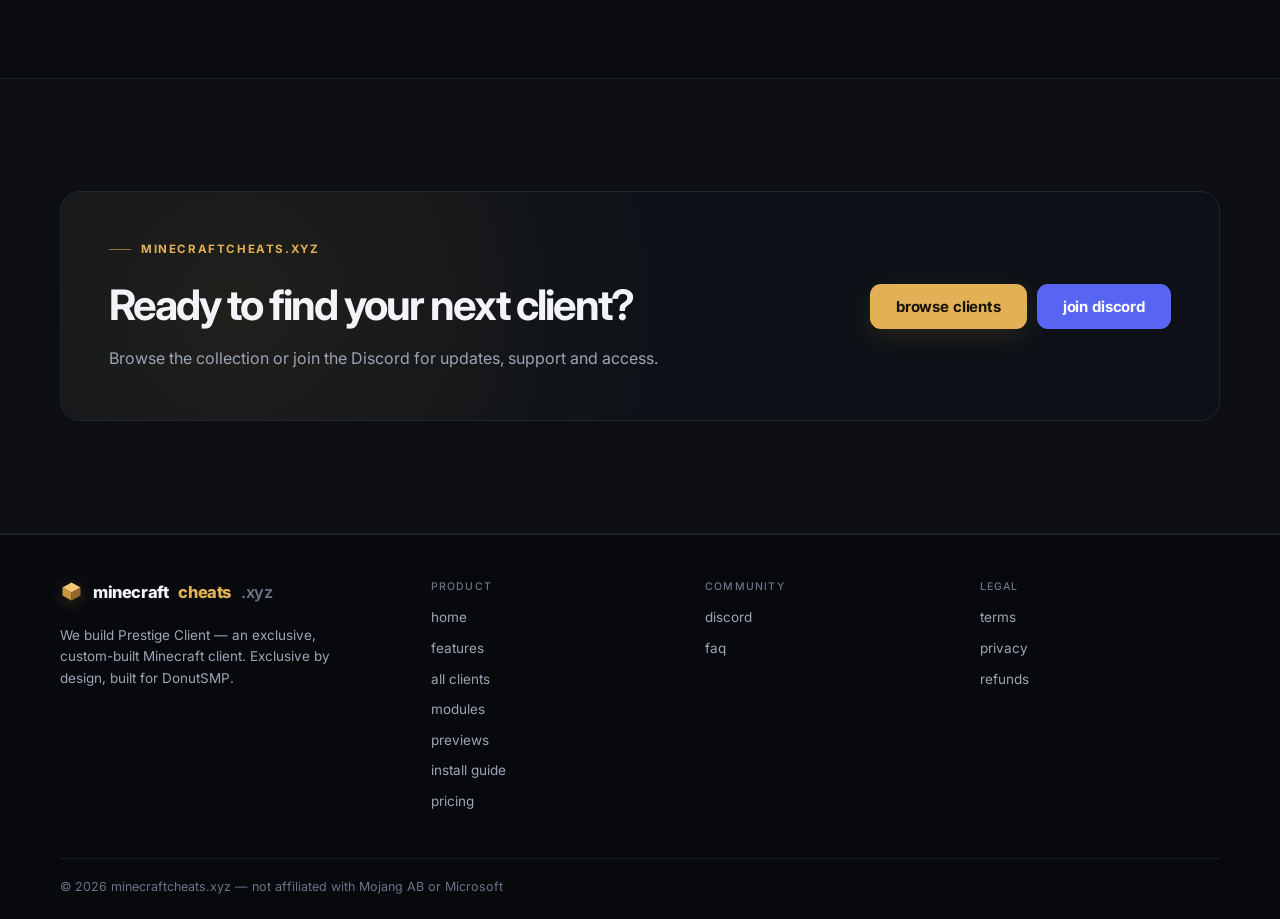
==== commit 6f01288e: "Add files via upload" ====
--- a/index.html
+++ b/index.html
@@ -47,149 +47,111 @@
 </header>
 
 <main>
-
-<section class="hero">
-  <canvas id="waterFx" aria-hidden="true"></canvas>
-  <div class="wrap">
-    <h1 class="hero-h1">250+ modules.<br>Built for DonutSMP.</h1>
-    <div class="hero-lower">
-      <div class="hero-side">
-        <p class="hero-sub">Prestige is built in-house by people who grind DonutSMP daily — every module tuned to the server meta, patches out the same day updates drop, and support that answers in minutes.</p>
-        <div class="hero-cta">
-          <a href="https://discord.gg/65Mu3RM9ds" target="_blank" rel="noopener" class="btn solid lg">buy prestige — $4.99
-            <svg viewBox="0 0 24 24" fill="none" stroke="currentColor" stroke-width="2" stroke-linecap="round" stroke-linejoin="round" aria-hidden="true"><path d="M5 12h14m-6-6 6 6-6 6"/></svg>
-          </a>
-          <a href="modules.html" class="btn ghost lg">browse modules
-            <svg viewBox="0 0 24 24" fill="none" stroke="currentColor" stroke-width="2" stroke-linecap="round" stroke-linejoin="round" aria-hidden="true"><path d="m6 9 6 6 6-6"/></svg>
-          </a>
+<section class="hero hero-ref">
+  <div class="wrap hero-ref-grid">
+    <div class="hero-copy">
+      <p class="eyebrow">FABRIC 1.21.11 · DONUTSMP · MINECRAFTCHEATS.XYZ</p>
+      <h1>Everything you need.<br><span>One place.</span></h1>
+      <p class="hero-sub">Browse free and premium Minecraft clients, modules and utilities. Updated collections, clear installation guides and one community for support.</p>
+      <div class="hero-cta">
+        <a href="clients.html" class="btn solid lg">browse clients <span>→</span></a>
+        <a href="modules.html" class="btn ghost lg">view modules <span>↓</span></a>
+      </div>
+      <div class="hero-meta"><b>10+ clients</b><span>·</span><b>250+ Prestige modules</b><span>·</span><b>Fabric 1.21.11</b></div>
+    </div>
+    <div class="hero-preview">
+      <div class="preview-window">
+        <div class="preview-top"><span></span><span></span><span></span><b>MinecraftCheats.xyz</b></div>
+        <div class="preview-grid">
+          <div class="preview-main"><span class="preview-label">PRESTIGE</span><strong>250+</strong><small>modules</small><div class="preview-bars"><i></i><i></i><i></i><i></i></div></div>
+          <div class="preview-side"><div><b>01</b><span>Combat</span></div><div><b>02</b><span>Movement</span></div><div><b>03</b><span>World</span></div><div><b>04</b><span>Utility</span></div></div>
         </div>
-        <p class="hero-stats"><b>fabric 1.21.11</b><span>/</span><b>$13.99 lifetime</b><span>/</span><b>instant delivery</b></p>
-      </div>
-      <div class="hero-art" aria-hidden="true">
-        <svg viewBox="0 0 560 520" xmlns="http://www.w3.org/2000/svg">
-          <defs>
-            <radialGradient id="glowBg" cx="50%" cy="42%" r="55%">
-              <stop offset="0%" stop-color="#e2b155" stop-opacity="0.16"/>
-              <stop offset="100%" stop-color="#e2b155" stop-opacity="0"/>
-            </radialGradient>
-            <radialGradient id="orbG" cx="35%" cy="35%" r="75%">
-              <stop offset="0%" stop-color="#ffe9ad"/>
-              <stop offset="100%" stop-color="#e2b155"/>
-            </radialGradient>
-            <linearGradient id="bladeL" x1="0" y1="0" x2="1" y2="1">
-              <stop offset="0%" stop-color="#9ff0ff"/>
-              <stop offset="100%" stop-color="#57c8ea"/>
-            </linearGradient>
-            <linearGradient id="bladeR" x1="0" y1="0" x2="1" y2="1">
-              <stop offset="0%" stop-color="#49b7dc"/>
-              <stop offset="100%" stop-color="#2f93b8"/>
-            </linearGradient>
-          </defs>
-          <ellipse cx="280" cy="235" rx="255" ry="205" fill="url(#glowBg)"/>
-          <ellipse cx="255" cy="428" rx="165" ry="26" fill="#000000" opacity="0.35"/>
-          <path d="M215 300 L320 352.5 L215 405 L110 352.5 Z" fill="#82cf54"/>
-          <path d="M110 352.5 L215 405 L215 495 L110 442.5 Z" fill="#4f9430"/>
-          <path d="M320 352.5 L215 405 L215 495 L320 442.5 Z" fill="#3d771f"/>
-          <path d="M395 395 L457 426 L395 457 L333 426 Z" fill="#a7b0ba"/>
-          <path d="M333 426 L395 457 L395 513 L333 482 Z" fill="#767f8a"/>
-          <path d="M457 426 L395 457 L395 513 L457 482 Z" fill="#5b636d"/>
-          <g class="bob2">
-            <path d="M140 116 L174 133 L140 150 L106 133 Z" fill="#a5f3fe"/>
-            <path d="M106 133 L140 150 L140 180 L106 163 Z" fill="#3fc4de"/>
-            <path d="M174 133 L140 150 L140 180 L174 163 Z" fill="#2a9db8"/>
-          </g>
-          <g transform="rotate(42 380 210)">
-            <g class="bob1">
-              <path d="M380 48 L368 200 L380 212 Z" fill="url(#bladeL)"/>
-              <path d="M380 48 L392 200 L380 212 Z" fill="url(#bladeR)"/>
-              <line x1="380" y1="52" x2="380" y2="208" stroke="#d9fbff" stroke-width="1.4" opacity="0.5"/>
-              <rect x="350" y="206" width="60" height="13" rx="6" fill="#e2b155"/>
-              <rect x="354" y="217" width="52" height="4" rx="2" fill="#b9873a"/>
-              <rect x="372" y="221" width="16" height="34" rx="6" fill="#7a5230"/>
-              <path d="M372 231h16M372 243h16" stroke="#5c3c22" stroke-width="2"/>
-              <circle cx="380" cy="262" r="9" fill="url(#orbG)" stroke="#b9873a" stroke-width="1.5"/>
-            </g>
-          </g>
-          <circle class="bob3" cx="120" cy="245" r="10" fill="url(#orbG)"/>
-          <circle class="bob3" cx="482" cy="305" r="8" fill="url(#orbG)"/>
-          <circle class="bob3" cx="452" cy="152" r="7" fill="url(#orbG)"/>
-          <g stroke="#e2b155" stroke-width="2" stroke-linecap="round" opacity="0.65">
-            <path d="M170 84v12M164 90h12"/>
-            <path d="M502 218v10M497 223h10"/>
-            <path d="M88 330v10M83 335h10"/>
-          </g>
-        </svg>
       </div>
     </div>
-    <div class="stat-strip">
-      <div class="stat-cell"><b>250+</b><span>modules included</span></div>
-      <div class="stat-cell"><b>same day</b><span>donutsmp patches</span></div>
-      <div class="stat-cell"><b>$13.99</b><span>lifetime access</span></div>
-      <div class="stat-cell"><b>&lt; 5 min</b><span>key delivery</span></div>
+  </div>
+  <div class="wrap stat-strip stat-ref">
+    <div class="stat-cell"><b>250+</b><span>Prestige modules</span></div>
+    <div class="stat-cell"><b>10+</b><span>clients & utilities</span></div>
+    <div class="stat-cell"><b>1.21.11</b><span>Fabric support</span></div>
+    <div class="stat-cell"><b>Discord</b><span>support & delivery</span></div>
+  </div>
+</section>
+
+<section class="section ref-features">
+  <div class="wrap">
+    <div class="section-intro">
+      <p class="eyebrow">WHY MINECRAFTCHEATS.XYZ?</p>
+      <h2 class="section-title">Built around the way you actually use clients.</h2>
+      <p>Less digging through random downloads. More useful clients, organized modules and straightforward setup.</p>
+    </div>
+    <div class="feature-grid">
+      <article><span>01</span><h3>Large collection</h3><p>Water, 67, Larp V4, Saturn, Krypton, Onyx, Wood and more in one place.</p></article>
+      <article><span>02</span><h3>Clear modules</h3><p>Browse the module library by category instead of hunting through a giant list.</p></article>
+      <article><span>03</span><h3>Simple setup</h3><p>Follow the installation guide and get from download to launch without the clutter.</p></article>
+      <article><span>04</span><h3>Community first</h3><p>Questions, updates, previews and access are organized through the MinecraftCheats Discord.</p></article>
+      <article><span>05</span><h3>Regular updates</h3><p>Keep the collection aligned with the versions and projects currently listed on the site.</p></article>
+      <article><span>06</span><h3>Premium option</h3><p>Prestige is the featured paid client for users looking for the complete module set.</p></article>
     </div>
   </div>
 </section>
 
-<section class="section" id="features">
+<section class="section alt ref-steps">
   <div class="wrap">
-    <div class="split-head">
-      <div>
-        <p class="eyebrow">why pay</p>
-        <h2 class="section-title">What you're actually paying for</h2>
-        <p class="side-note">Free clients get you banned and forgotten. Most paid ones are public bases wearing a new name. Ours is neither.</p>
-      </div>
-      <div class="vs-wrap">
-        <table class="vs-table">
-          <thead>
-            <tr>
-              <th></th>
-              <th class="hl">prestige</th>
-              <th>free public clients</th>
-              <th>other paid clients</th>
-            </tr>
-          </thead>
-          <tbody>
-            <tr><td>modules</td><td class="hl">250+</td><td>30–80</td><td>~100</td></tr>
-            <tr><td>codebase</td><td class="hl">custom, in-house</td><td>public bases</td><td>leaked or recycled</td></tr>
-            <tr><td>donutsmp patches</td><td class="hl">same day</td><td>never</td><td>days or weeks</td></tr>
-            <tr><td>support</td><td class="hl">the devs, in tickets</td><td>none</td><td>queues and bots</td></tr>
-            <tr><td>price</td><td class="hl">$4.99/mo · $13.99 lifetime</td><td>free — you pay in risk</td><td>$10–30/mo</td></tr>
-          </tbody>
-        </table>
-      </div>
+    <div class="row-head">
+      <div><p class="eyebrow">GET STARTED</p><h2 class="section-title">Three steps. That's it.</h2></div>
+      <a class="text-link" href="install.html">full installation guide →</a>
     </div>
-    <div class="why-row">
-      <div>
-        <h3>own codebase</h3>
-        <p>Written from zero in-house. Not forked, not leaked, not rebranded — which is exactly why it doesn't get fingerprinted like every mass-distributed jar.</p>
-      </div>
-      <div>
-        <h3>donutsmp first</h3>
-        <p>We play the same server you do. When it updates, the fix lands the same day, not in somebody's roadmap.</p>
-      </div>
-      <div>
-        <h3>small on purpose</h3>
-        <p>A limited buyer base keeps the jar out of every anticheat vendor's sample folder. Scarcity is a feature.</p>
-      </div>
+    <div class="steps-ref">
+      <article><b>01</b><h3>Choose a client</h3><p>Open the client roster and find the project that fits what you need.</p></article>
+      <article><b>02</b><h3>Get the files</h3><p>Use the download or Discord route shown on the relevant client page.</p></article>
+      <article><b>03</b><h3>Install & play</h3><p>Follow the Fabric setup instructions and launch Minecraft.</p></article>
     </div>
   </div>
 </section>
 
-<section class="section alt" id="join">
-  <div class="wrap">
-    <div class="dj">
-      <span class="dj-logo">
-        <svg viewBox="0 0 24 24" fill="currentColor" aria-hidden="true"><path d="M20.317 4.37a19.79 19.79 0 0 0-4.885-1.515.074.074 0 0 0-.079.037c-.21.375-.444.865-.608 1.25a18.27 18.27 0 0 0-5.487 0 12.64 12.64 0 0 0-.617-1.25.077.077 0 0 0-.079-.037A19.736 19.736 0 0 0 3.677 4.37a.07.07 0 0 0-.032.027C.533 9.046-.32 13.58.099 18.058a.082.082 0 0 0 .031.056 19.9 19.9 0 0 0 5.993 3.03.078.078 0 0 0 .084-.028c.462-.63.874-1.295 1.226-1.994a.076.076 0 0 0-.041-.106 13.1 13.1 0 0 1-1.872-.892.077.077 0 0 1-.008-.128c.126-.094.252-.192.372-.291a.074.074 0 0 1 .077-.01c3.928 1.793 8.18 1.793 12.062 0a.074.074 0 0 1 .078.01c.12.099.246.198.373.292a.077.077 0 0 1-.006.127c-.598.35-1.22.645-1.873.892a.076.076 0 0 0-.04.107c.36.698.772 1.362 1.225 1.993a.076.076 0 0 0 .084.029 19.84 19.84 0 0 0 6.002-3.03.077.077 0 0 0 .032-.055c.5-5.177-.838-9.674-3.549-13.66a.06.06 0 0 0-.031-.028ZM8.02 15.33c-1.183 0-2.157-1.085-2.157-2.419 0-1.333.955-2.419 2.157-2.419 1.21 0 2.176 1.096 2.157 2.419 0 1.334-.955 2.419-2.157 2.419Zm7.975 0c-1.183 0-2.157-1.085-2.157-2.419 0-1.333.955-2.419 2.157-2.419 1.21 0 2.176 1.096 2.157 2.419 0 1.334-.946 2.419-2.157 2.419Z"/></svg>
-      </span>
-      <div class="dj-text">
-        <h3>Everything happens in the discord.</h3>
-        <p>Buying, support, updates and previews — one server, and the devs answer the tickets themselves.</p>
-      </div>
-      <a href="https://discord.gg/65Mu3RM9ds" target="_blank" rel="noopener" class="btn discord lg">join the discord</a>
+<section class="section ref-clients">
+  <div class="wrap wide">
+    <div class="row-head"><div><p class="eyebrow">CLIENT ROSTER</p><h2 class="section-title">Find your client.</h2></div><a class="text-link" href="clients.html">view all clients →</a></div>
+    <div class="client-mini-grid">
+      <a class="client-mini featured" href="clients.html"><span>PREMIUM</span><strong>Prestige Client</strong><small>250+ modules · DonutSMP</small><i>→</i></a>
+      <a class="client-mini" href="clients.html"><span>FREE</span><strong>Water Client</strong><small>World tools & utilities</small><i>→</i></a>
+      <a class="client-mini" href="clients.html"><span>FREE</span><strong>67 Client</strong><small>Client utilities</small><i>→</i></a>
+      <a class="client-mini" href="clients.html"><span>CLIENT</span><strong>Larp V4</strong><small>Browse details</small><i>→</i></a>
+      <a class="client-mini" href="clients.html"><span>CLIENT</span><strong>Saturn Client</strong><small>Browse details</small><i>→</i></a>
+      <a class="client-mini" href="clients.html"><span>CLIENT</span><strong>Krypton Client</strong><small>Browse details</small><i>→</i></a>
     </div>
   </div>
 </section>
 
+<section class="section ref-showcase">
+  <div class="wrap wide">
+    <div class="row-head"><div><p class="eyebrow">MODULES</p><h2 class="section-title">See what's inside.</h2></div><a class="text-link" href="modules.html">browse module library →</a></div>
+    <div class="module-showcase">
+      <div><span>COMBAT</span><strong>Auto Totem</strong><p>Combat-focused utility from the current module library.</p></div>
+      <div><span>WORLD</span><strong>Storage ESP</strong><p>Quickly identify useful world objects.</p></div>
+      <div><span>WORLD</span><strong>Spawner ESP</strong><p>Highlight relevant structures while exploring.</p></div>
+      <div><span>UTILITY</span><strong>Sus Chunk Finder</strong><p>One of the featured utilities listed on the site.</p></div>
+    </div>
+  </div>
+</section>
+
+<section class="section pricing-ref">
+  <div class="wrap">
+    <div class="pricing-banner">
+      <div><p class="eyebrow">PRESTIGE CLIENT</p><h2>Free collection or lifetime access.</h2><p>Explore the free clients first, or check Prestige if you want the full premium offering.</p></div>
+      <div class="pricing-price"><strong>$13.99</strong><span>lifetime</span><a href="pricing.html" class="btn solid">view pricing →</a></div>
+    </div>
+  </div>
+</section>
+
+<section class="section ref-faq">
+  <div class="wrap narrow">
+    <p class="eyebrow">FAQ</p><h2 class="section-title">Frequently asked questions.</h2>
+    <div class="faq-preview"><a href="faq.html"><span>Which Minecraft versions are supported?</span><b>+</b></a><a href="faq.html"><span>How do I install a client?</span><b>+</b></a><a href="faq.html"><span>Which clients are free?</span><b>+</b></a><a href="faq.html"><span>Where can I get support?</span><b>+</b></a></div>
+  </div>
+</section>
+
+<section class="section alt ref-cta"><div class="wrap"><div class="cta-panel"><div><p class="eyebrow">MINECRAFTCHEATS.XYZ</p><h2>Ready to find your next client?</h2><p>Browse the collection or join the Discord for updates, support and access.</p></div><div><a href="clients.html" class="btn solid lg">browse clients</a><a href="https://discord.gg/65Mu3RM9ds" target="_blank" rel="noopener" class="btn discord lg">join discord</a></div></div></div></section>
 </main>
 
 <footer class="footer">
@@ -202,11 +164,11 @@
       <p>We build Prestige Client — an exclusive, custom-built Minecraft client. Exclusive by design, built for DonutSMP.</p>
     </div>
     <div class="foot-col">
-      <h4>product</h4>
-      <a href="index.html">home</a>
-      <a href="index.html#features">features</a>
-      <a href="clients.html">all clients</a>
-      <a href="modules.html">modules</a>
+      <h4>product</h4>
+      <a href="index.html">home</a>
+      <a href="index.html#features">features</a>
+      <a href="clients.html">all clients</a>
+      <a href="modules.html">modules</a>
       <a href="modules.html#clips">previews</a>
       <a href="install.html">install guide</a>
       <a href="pricing.html">pricing</a>
--- a/style.css
+++ b/style.css
@@ -1614,3 +1614,20 @@
     align-items: flex-start;
   }
 }
+
+/* =========================================================
+   MinecraftCheats.xyz — 2026 landing-page redesign
+   Reference-inspired structure, original implementation.
+   ========================================================= */
+:root{--bg:#090b0f;--panel:#10141b;--panel-2:#141922;--border:#202733;--border-soft:#171d27;--ink:#f2f4f7;--dim:#9ba5b5;--faint:#697487;--accent:#e2b155;--accent-soft:rgba(226,177,85,.10);--radius:16px}
+body{background:var(--bg);color:var(--ink)}
+body:before{content:"";position:fixed;inset:0;pointer-events:none;z-index:-1;background:radial-gradient(900px 500px at 50% -5%,rgba(226,177,85,.075),transparent 70%),linear-gradient(rgba(255,255,255,.018) 1px,transparent 1px),linear-gradient(90deg,rgba(255,255,255,.018) 1px,transparent 1px);background-size:auto,56px 56px,56px 56px;mask-image:linear-gradient(to bottom,#000,transparent 70%)}
+.wrap{width:min(1160px,calc(100% - 44px))}.wrap.wide{width:min(1280px,calc(100% - 44px))}
+.site-header{background:rgba(9,11,15,.72);border-bottom:1px solid rgba(255,255,255,.035)}
+.header-inner{height:68px}.nav-island{background:rgba(255,255,255,.025);border:1px solid var(--border);padding:4px;border-radius:12px}.nav-island a{padding:8px 12px;border-radius:8px;color:var(--dim);transition:.2s}.nav-island a:hover,.nav-island a.active{color:var(--ink);background:rgba(255,255,255,.06)}
+.btn{border-radius:11px;font-weight:700;letter-spacing:-.15px;transition:transform .2s,border-color .2s,background .2s,box-shadow .2s}.btn:hover{transform:translateY(-2px)}.btn.solid{background:var(--accent);color:#171107;box-shadow:0 8px 28px rgba(226,177,85,.12)}.btn.ghost{background:rgba(255,255,255,.025);border-color:var(--border)}.btn.discord{background:#5865f2;color:#fff}
+.hero-ref{position:relative;padding:145px 0 0;overflow:hidden}.hero-ref:after{content:"";position:absolute;inset:auto -20% -20% -20%;height:420px;background:radial-gradient(ellipse,rgba(226,177,85,.08),transparent 68%);pointer-events:none}.hero-ref-grid{display:grid;grid-template-columns:1.05fr .95fr;gap:72px;align-items:center}.hero-copy{max-width:650px}.hero-copy h1{font-size:clamp(52px,7vw,88px);line-height:.96;letter-spacing:-4.5px;margin:18px 0 24px}.hero-copy h1 span{color:var(--accent)}.hero-copy .hero-sub{max-width:620px;font-size:18px;line-height:1.7;color:var(--dim)}.hero-copy .hero-cta{margin:30px 0 22px}.hero-meta{display:flex;gap:12px;flex-wrap:wrap;color:var(--faint);font-size:12px;text-transform:uppercase;letter-spacing:.7px}.hero-meta b{color:#aeb7c5}.hero-preview{position:relative}.preview-window{aspect-ratio:1.05/1;border:1px solid #2a303a;background:linear-gradient(145deg,#151a22,#0c1016);border-radius:22px;padding:14px;box-shadow:0 35px 100px rgba(0,0,0,.45),0 0 80px rgba(226,177,85,.06);transform:rotate(1deg)}.preview-top{height:34px;display:flex;align-items:center;gap:6px;border-bottom:1px solid var(--border);color:#677386;font-size:10px;text-transform:uppercase;letter-spacing:1px}.preview-top span{width:7px;height:7px;border-radius:50%;background:#353d4b}.preview-top b{margin-left:auto;font-weight:600}.preview-grid{display:grid;grid-template-columns:1.3fr .7fr;height:calc(100% - 34px);padding:22px;gap:12px}.preview-main,.preview-side>div{border:1px solid var(--border);background:rgba(255,255,255,.025);border-radius:14px}.preview-main{display:flex;flex-direction:column;justify-content:center;padding:28px;background:radial-gradient(circle at 50% 30%,rgba(226,177,85,.13),transparent 55%),rgba(255,255,255,.02)}.preview-label{font-size:10px;letter-spacing:2px;color:var(--accent)}.preview-main strong{font-size:78px;line-height:1;letter-spacing:-5px;margin-top:10px}.preview-main small{color:var(--dim);font-size:14px}.preview-bars{display:flex;gap:5px;margin-top:30px}.preview-bars i{height:4px;border-radius:10px;background:var(--accent);width:18%}.preview-bars i:nth-child(2){width:32%;opacity:.7}.preview-bars i:nth-child(3){width:22%;opacity:.5}.preview-bars i:nth-child(4){width:10%;opacity:.3}.preview-side{display:grid;grid-template-rows:repeat(4,1fr);gap:8px}.preview-side>div{display:flex;align-items:center;padding:12px;gap:10px}.preview-side b{font-size:10px;color:var(--accent)}.preview-side span{font-size:11px;color:var(--dim)}.stat-ref{margin-top:74px;position:relative;z-index:2}.stat-strip{border-top:1px solid var(--border);border-bottom:1px solid var(--border);background:rgba(255,255,255,.018)}.stat-cell{padding:23px 18px}.stat-cell b{font-size:24px}.stat-cell span{font-size:11px;text-transform:uppercase;letter-spacing:.7px;color:var(--faint)}
+.section{padding:112px 0}.section.alt{background:rgba(255,255,255,.018);border-top:1px solid var(--border-soft);border-bottom:1px solid var(--border-soft)}.section-intro{max-width:720px;margin-bottom:44px}.section-title{font-size:clamp(34px,4vw,54px);line-height:1.02;letter-spacing:-2px;margin:10px 0 15px}.section-intro>p:last-child,.side-note{color:var(--dim);font-size:17px;max-width:640px}.feature-grid{display:grid;grid-template-columns:repeat(3,1fr);border:1px solid var(--border);border-radius:18px;overflow:hidden}.feature-grid article{padding:28px;border-right:1px solid var(--border);border-bottom:1px solid var(--border);min-height:190px;transition:.2s}.feature-grid article:nth-child(3n){border-right:0}.feature-grid article:nth-last-child(-n+3){border-bottom:0}.feature-grid article:hover{background:rgba(226,177,85,.035)}.feature-grid span{font-size:11px;color:var(--accent);letter-spacing:1px}.feature-grid h3{font-size:20px;margin:22px 0 9px}.feature-grid p{color:var(--dim);font-size:14px;line-height:1.65}.row-head{align-items:end}.steps-ref{display:grid;grid-template-columns:repeat(3,1fr);border-top:1px solid var(--border);border-bottom:1px solid var(--border)}.steps-ref article{padding:30px 26px 34px;border-right:1px solid var(--border)}.steps-ref article:last-child{border-right:0}.steps-ref b{color:var(--accent);font-size:12px;letter-spacing:1px}.steps-ref h3{font-size:22px;margin:24px 0 8px}.steps-ref p{color:var(--dim);font-size:14px}.client-mini-grid{display:grid;grid-template-columns:repeat(3,1fr);gap:12px}.client-mini{position:relative;min-height:170px;padding:25px;border:1px solid var(--border);border-radius:16px;background:linear-gradient(145deg,rgba(255,255,255,.035),rgba(255,255,255,.012));transition:.22s;overflow:hidden}.client-mini:after{content:"";position:absolute;inset:auto -20% -50%;height:150px;background:radial-gradient(ellipse,rgba(226,177,85,.09),transparent 68%);pointer-events:none}.client-mini:hover{transform:translateY(-4px);border-color:#3a3440}.client-mini.featured{border-color:rgba(226,177,85,.38);background:linear-gradient(145deg,rgba(226,177,85,.09),rgba(255,255,255,.018))}.client-mini span{font-size:9px;color:var(--accent);letter-spacing:1.5px}.client-mini strong{display:block;font-size:22px;margin:35px 0 5px;letter-spacing:-.5px}.client-mini small{color:var(--dim)}.client-mini i{position:absolute;right:22px;bottom:20px;font-style:normal;color:var(--accent);font-size:20px}.module-showcase{display:grid;grid-template-columns:repeat(2,1fr);gap:12px}.module-showcase>div{min-height:220px;padding:28px;border:1px solid var(--border);border-radius:17px;background:linear-gradient(145deg,#121720,#0c1015);display:flex;flex-direction:column;justify-content:end;position:relative;overflow:hidden}.module-showcase>div:before{content:"";position:absolute;width:220px;height:220px;right:-60px;top:-80px;background:radial-gradient(circle,rgba(226,177,85,.12),transparent 65%)}.module-showcase span{font-size:9px;letter-spacing:1.6px;color:var(--accent);position:relative}.module-showcase strong{font-size:26px;margin:10px 0 4px;position:relative}.module-showcase p{font-size:13px;color:var(--dim);position:relative}.pricing-banner{border:1px solid rgba(226,177,85,.28);border-radius:20px;padding:38px 42px;background:linear-gradient(120deg,rgba(226,177,85,.08),rgba(255,255,255,.02));display:flex;justify-content:space-between;gap:30px;align-items:center}.pricing-banner h2{font-size:36px;letter-spacing:-1.5px;margin:8px 0}.pricing-banner p:last-child{color:var(--dim);max-width:600px}.pricing-price{display:grid;grid-template-columns:auto auto;gap:0 10px;align-items:end;min-width:180px}.pricing-price strong{font-size:42px;letter-spacing:-2px}.pricing-price span{color:var(--dim);padding-bottom:7px}.pricing-price .btn{grid-column:1/-1;margin-top:14px;text-align:center}.faq-preview{margin-top:34px;border-top:1px solid var(--border)}.faq-preview a{display:flex;justify-content:space-between;padding:22px 4px;border-bottom:1px solid var(--border);font-size:16px}.faq-preview b{color:var(--accent);font-size:20px}.cta-panel{border:1px solid var(--border);border-radius:20px;padding:48px;display:flex;align-items:center;justify-content:space-between;gap:35px;background:radial-gradient(circle at 15% 50%,rgba(226,177,85,.09),transparent 45%),#0d1117}.cta-panel h2{font-size:42px;letter-spacing:-2px;margin:8px 0}.cta-panel p:last-child{color:var(--dim)}.cta-panel>div:last-child{display:flex;gap:10px;flex-wrap:wrap}
+.footer{border-top:1px solid var(--border);background:#07090d}.foot-brand p{color:var(--dim)}
+@media(max-width:900px){.hero-ref-grid{grid-template-columns:1fr;gap:45px}.hero-preview{max-width:650px}.feature-grid{grid-template-columns:repeat(2,1fr)}.feature-grid article:nth-child(3n){border-right:1px solid var(--border)}.feature-grid article:nth-child(2n){border-right:0}.feature-grid article:nth-last-child(-n+3){border-bottom:1px solid var(--border)}.feature-grid article:nth-last-child(-n+2){border-bottom:0}.client-mini-grid{grid-template-columns:repeat(2,1fr)}.pricing-banner,.cta-panel{align-items:flex-start;flex-direction:column}.nav-island{display:none}}
+@media(max-width:620px){.wrap,.wrap.wide,.wrap.narrow{width:min(100% - 28px,1160px)}.header-actions .btn{display:none}.hero-ref{padding-top:118px}.hero-copy h1{font-size:52px;letter-spacing:-3px}.hero-copy .hero-sub{font-size:16px}.preview-grid{padding:12px}.preview-main{padding:20px}.preview-main strong{font-size:58px}.stat-ref{grid-template-columns:repeat(2,1fr)}.stat-cell{padding:18px 12px}.section{padding:78px 0}.section-title{font-size:38px}.feature-grid,.client-mini-grid,.module-showcase,.steps-ref{grid-template-columns:1fr}.feature-grid article,.feature-grid article:nth-child(2n),.feature-grid article:nth-child(3n){border-right:0;border-bottom:1px solid var(--border)}.feature-grid article:last-child{border-bottom:0}.steps-ref article{border-right:0;border-bottom:1px solid var(--border)}.steps-ref article:last-child{border-bottom:0}.pricing-banner,.cta-panel{padding:28px}.pricing-banner h2,.cta-panel h2{font-size:32px}.hero-meta{font-size:10px}}
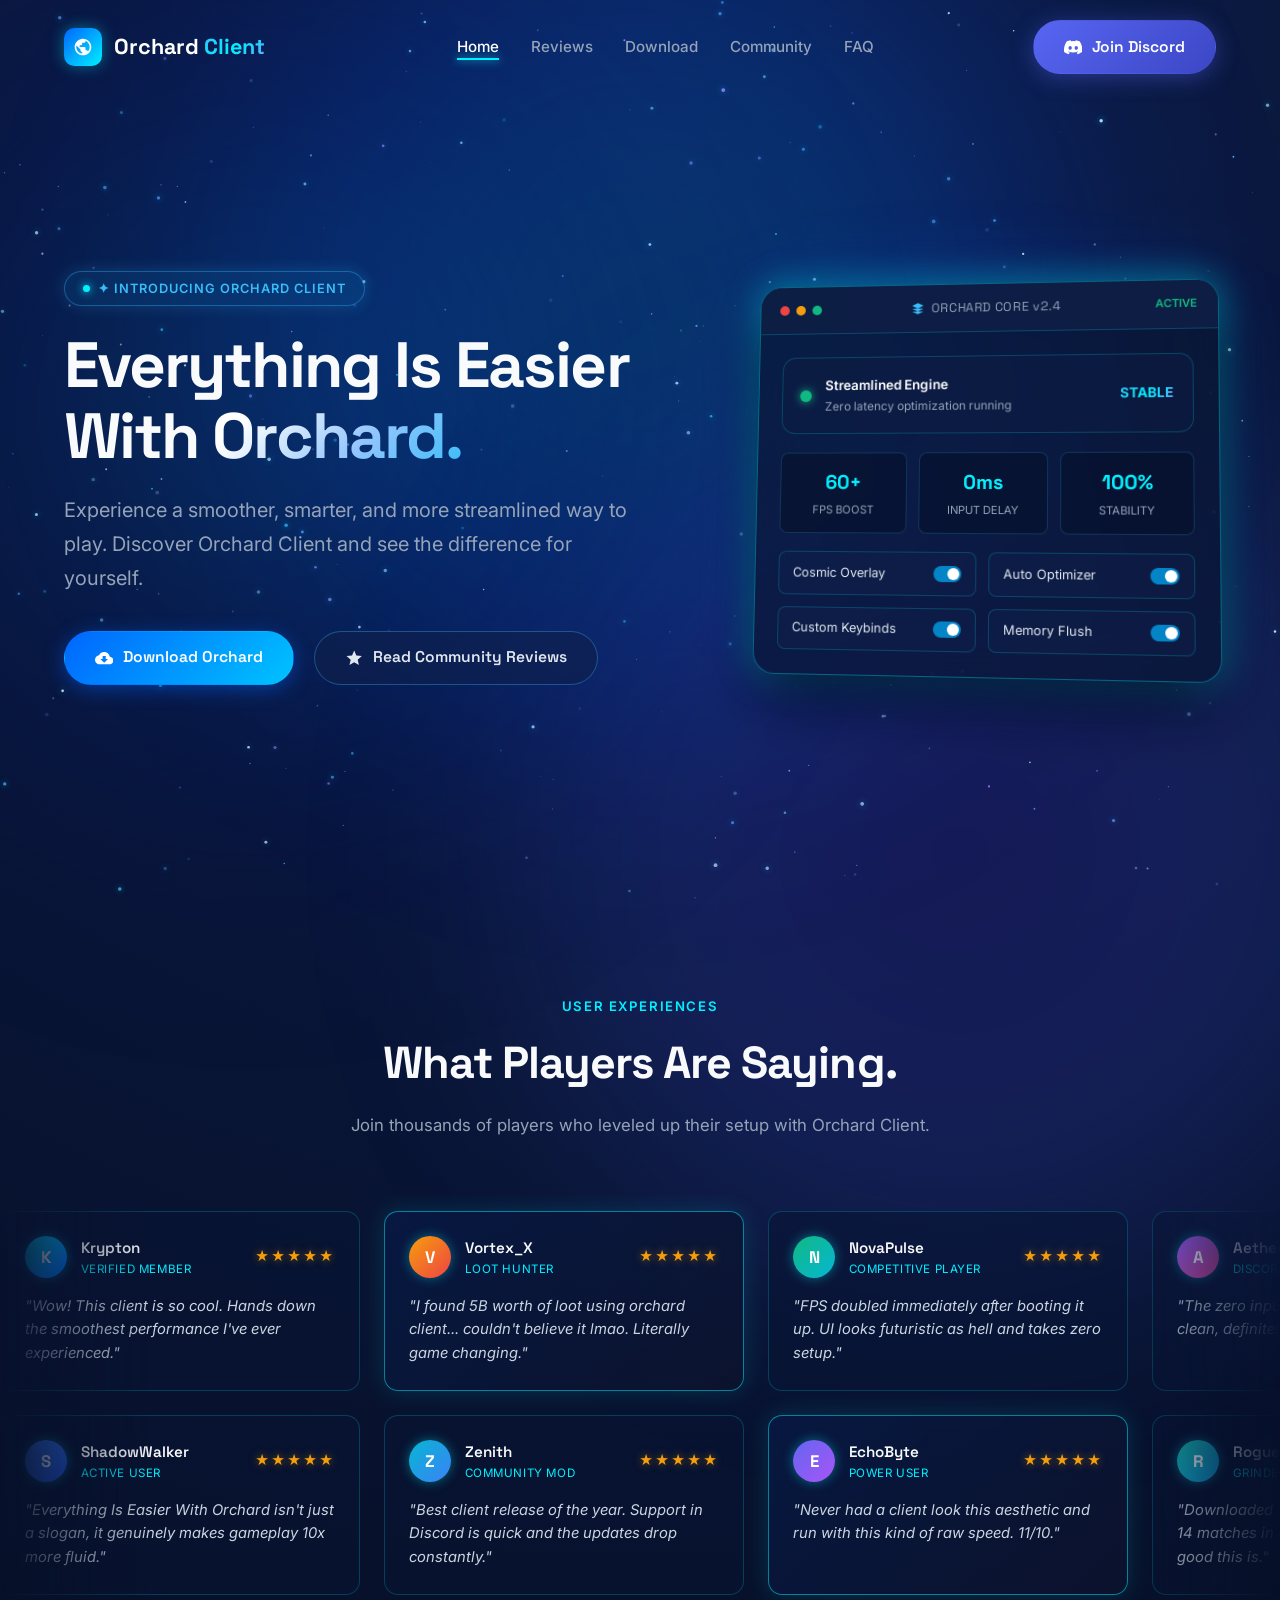
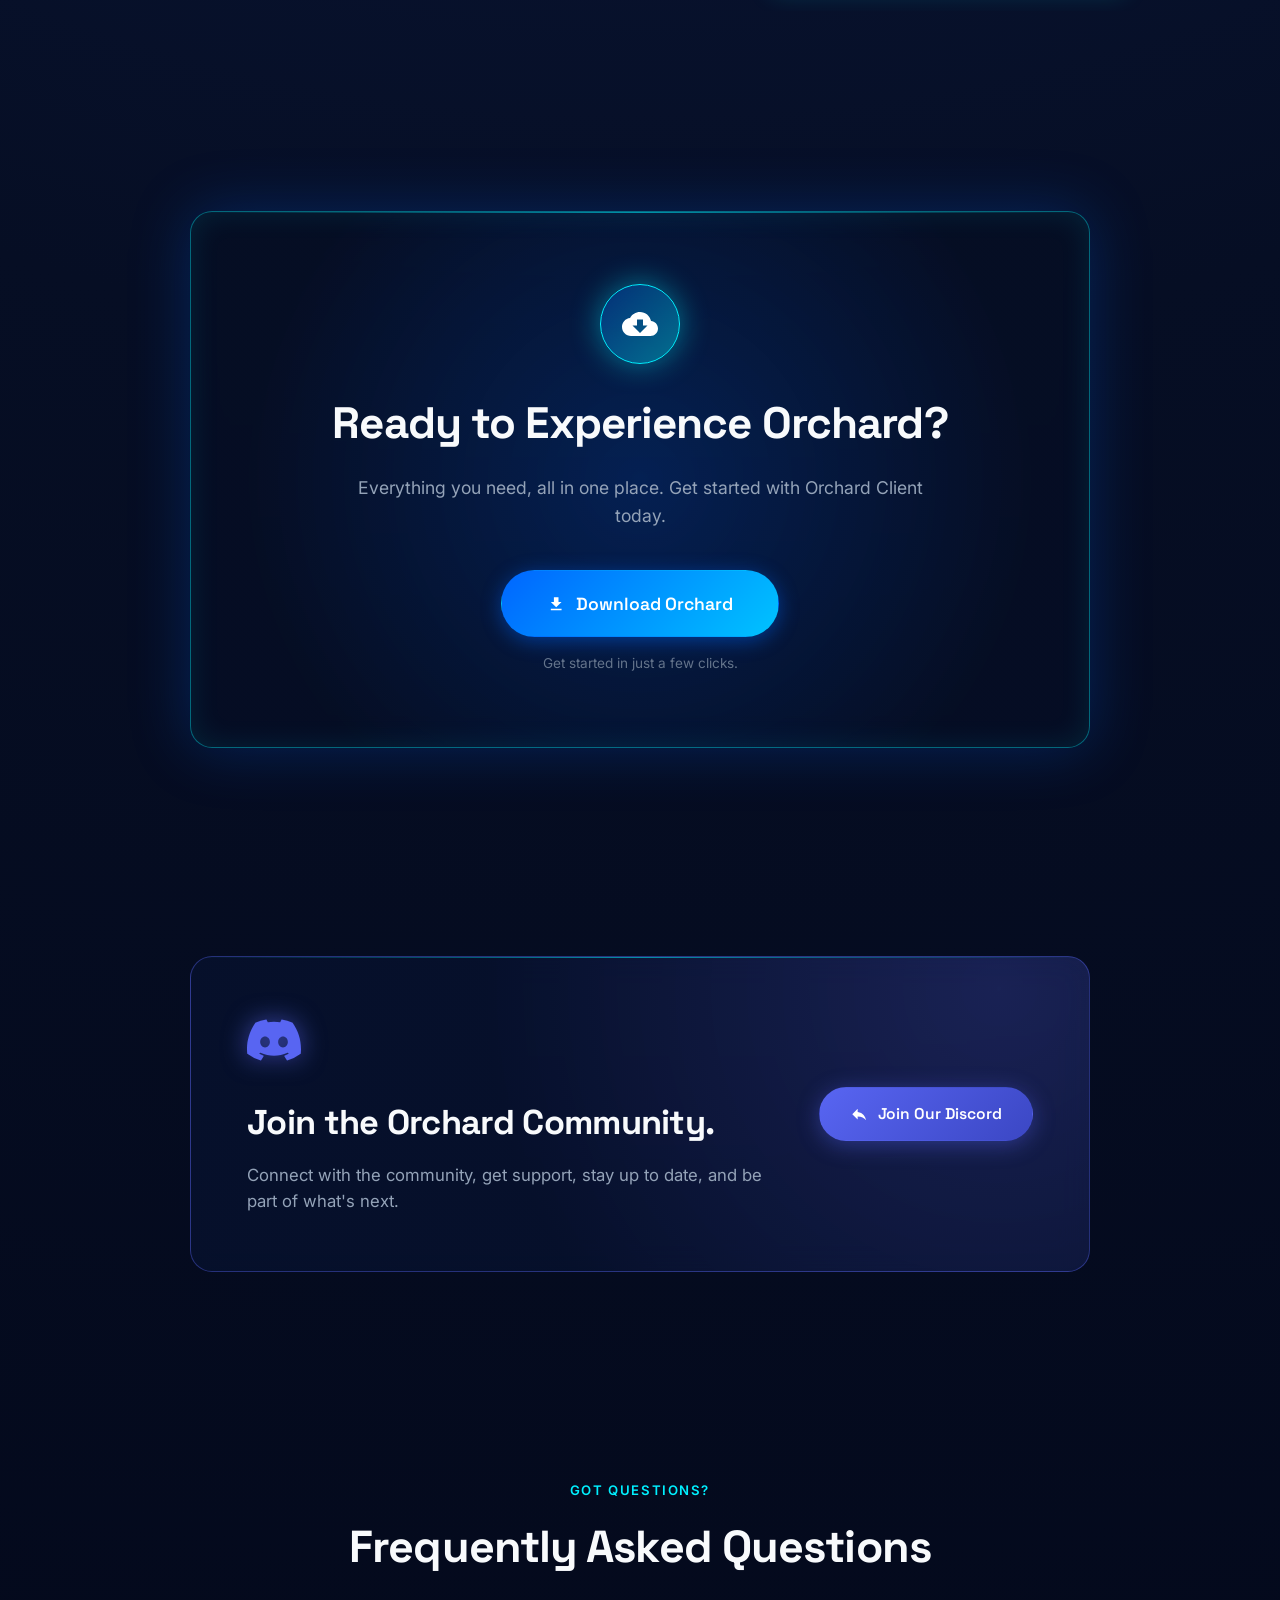
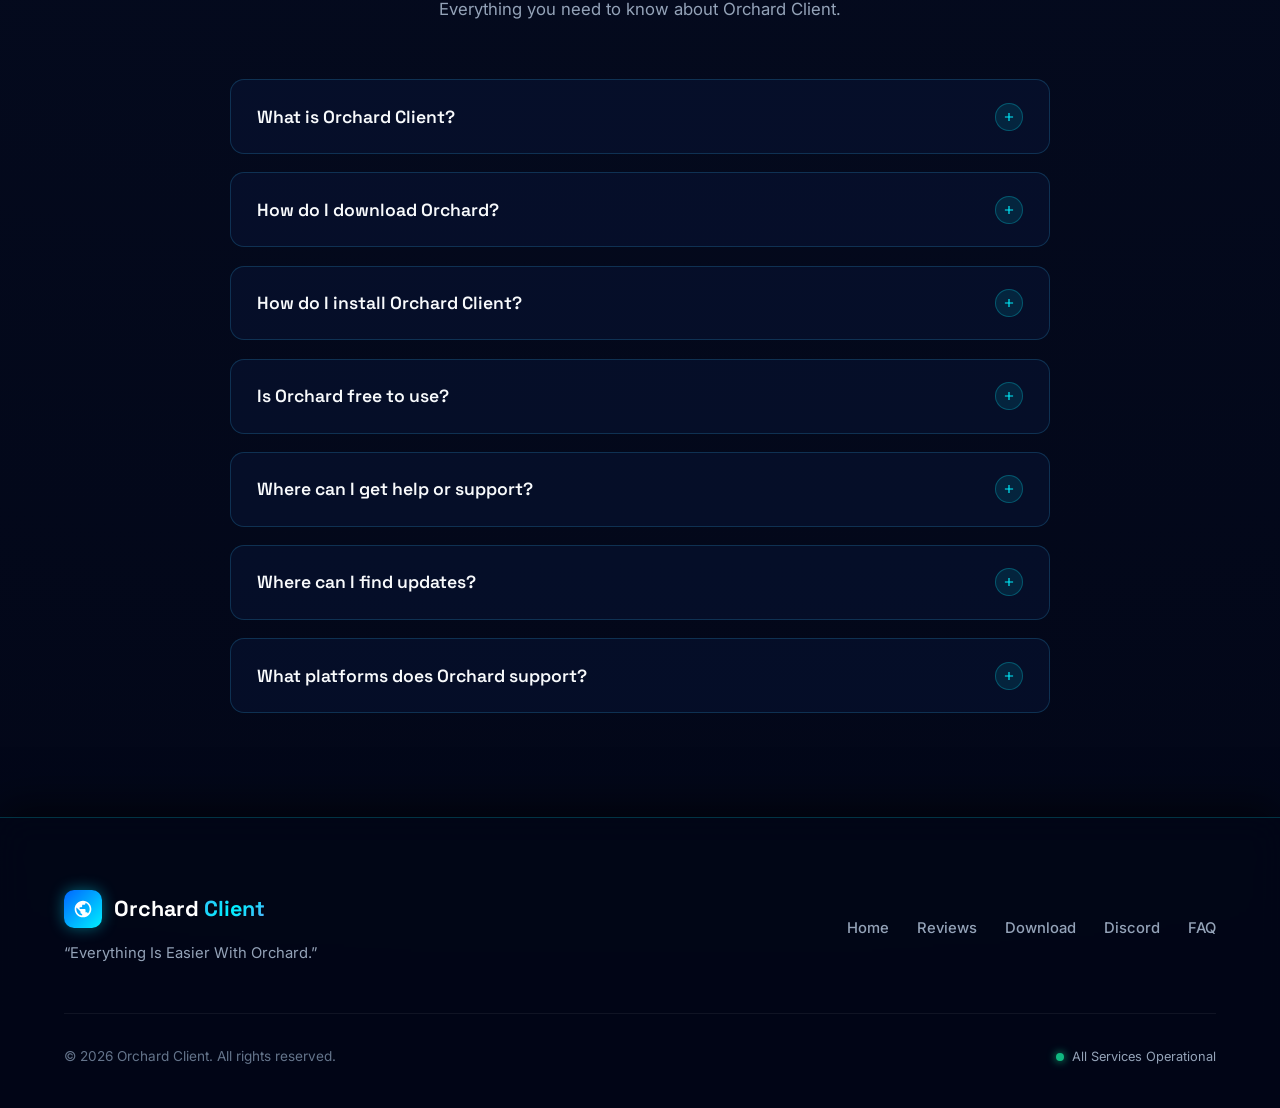
==== commit a10503a3: "Deploy Orchard Client website with cosmic theme and animated review wall" ====
--- a/index.html
+++ b/index.html
@@ -1,194 +1,610 @@
 <!DOCTYPE html>
 <html lang="en">
 <head>
-<meta charset="UTF-8">
-<meta name="viewport" content="width=device-width, initial-scale=1">
-<title>MinecraftCheats.xyz — Prestige Client for DonutSMP</title>
-<meta name="description" content="Prestige Client by minecraftcheats.xyz — an exclusive custom-built Fabric client for Minecraft 1.21.11 with 250+ modules, built for DonutSMP. 31 days $4.99 or lifetime $13.99.">
-<meta property="og:title" content="MinecraftCheats.xyz — Prestige Client for DonutSMP">
-<meta property="og:description" content="Exclusive custom-built Fabric client, 250+ modules, built for DonutSMP. Lifetime from $13.99 — checkout via Discord.">
-<meta property="og:type" content="website">
-<meta name="theme-color" content="#0b0d12">
-<link rel="icon" href="data:image/svg+xml,%3Csvg xmlns='http://www.w3.org/2000/svg' viewBox='0 0 32 32'%3E%3Crect width='32' height='32' rx='7' fill='%2312151d'/%3E%3Cpath d='M16 5.5 L26.5 11.4 L16 17.3 L5.5 11.4 Z' fill='%23f0c877'/%3E%3Cpath d='M5.5 11.4 L16 17.3 V27 L5.5 21.2 Z' fill='%23c9963f'/%3E%3Cpath d='M26.5 11.4 L16 17.3 V27 L26.5 21.2 Z' fill='%2396682a'/%3E%3C/svg%3E">
-<link rel="preconnect" href="https://fonts.googleapis.com">
-<link rel="preconnect" href="https://fonts.gstatic.com" crossorigin>
-<link href="https://fonts.googleapis.com/css2?family=Inter:wght@400;500;600;700;800&display=swap" rel="stylesheet">
-<link rel="stylesheet" href="style.css">
-<script src="main.js" defer></script>
+  <meta charset="UTF-8">
+  <meta name="viewport" content="width=device-width, initial-scale=1.0">
+  <meta name="description" content="Orchard Client — Everything Is Easier With Orchard. Experience a smoother, smarter, and more streamlined way to play.">
+  <meta name="keywords" content="Orchard Client, gaming client, cosmic gaming, performance, download orchard, orchard discord">
+  <meta name="author" content="Orchard Team">
+  <meta name="theme-color" content="#030712">
+
+  <!-- Open Graph / Meta -->
+  <meta property="og:type" content="website">
+  <meta property="og:title" content="Orchard Client — Everything Is Easier">
+  <meta property="og:description" content="Experience a smoother, smarter, and more streamlined way to play with Orchard Client.">
+  <meta property="og:image" content="assets/showcase1.svg">
+
+  <title>Orchard Client — Everything Is Easier</title>
+
+  <!-- Google Fonts -->
+  <link rel="preconnect" href="https://fonts.googleapis.com">
+  <link rel="preconnect" href="https://fonts.gstatic.com" crossorigin>
+  <link href="https://fonts.googleapis.com/css2?family=Inter:wght@400;500;600;700&family=Space+Grotesk:wght@500;600;700;800&display=swap" rel="stylesheet">
+
+  <!-- Styles -->
+  <link rel="stylesheet" href="css/style.css">
 </head>
 <body>
 
-<header class="site-header" id="siteHeader">
-  <div class="wrap header-inner">
-    <span class="logo">
-      <svg class="logo-mark" viewBox="0 0 24 24" xmlns="http://www.w3.org/2000/svg" aria-hidden="true"><path d="M12 2.6 21.4 7.8 12 13 2.6 7.8Z" fill="#f0c877"/><path d="M2.6 7.8 12 13v8.4L2.6 16.2Z" fill="#c9963f"/><path d="M21.4 7.8 12 13v8.4l9.4-5.2Z" fill="#96682a"/></svg>
-      minecraft<span>cheats</span><i>.xyz</i>
-    </span>
-    <nav class="nav-island" id="navLinks">
-      <a href="index.html" class="active">home</a>
-      <a href="modules.html">modules</a>
-      <a href="clients.html">clients</a>
-      <a href="install.html">install</a>
-      <a href="pricing.html">pricing</a>
-      <a href="faq.html">faq</a>
-    </nav>
-    <div class="header-actions">
-      <a class="btn ghost sm btn-discord" href="https://discord.gg/65Mu3RM9ds" target="_blank" rel="noopener">
-        <svg viewBox="0 0 24 24" fill="currentColor" aria-hidden="true"><path d="M20.317 4.37a19.79 19.79 0 0 0-4.885-1.515.074.074 0 0 0-.079.037c-.21.375-.444.865-.608 1.25a18.27 18.27 0 0 0-5.487 0 12.64 12.64 0 0 0-.617-1.25.077.077 0 0 0-.079-.037A19.736 19.736 0 0 0 3.677 4.37a.07.07 0 0 0-.032.027C.533 9.046-.32 13.58.099 18.058a.082.082 0 0 0 .031.056 19.9 19.9 0 0 0 5.993 3.03.078.078 0 0 0 .084-.028c.462-.63.874-1.295 1.226-1.994a.076.076 0 0 0-.041-.106 13.1 13.1 0 0 1-1.872-.892.077.077 0 0 1-.008-.128c.126-.094.252-.192.372-.291a.074.074 0 0 1 .077-.01c3.928 1.793 8.18 1.793 12.062 0a.074.074 0 0 1 .078.01c.12.099.246.198.373.292a.077.077 0 0 1-.006.127c-.598.35-1.22.645-1.873.892a.076.076 0 0 0-.04.107c.36.698.772 1.362 1.225 1.993a.076.076 0 0 0 .084.029 19.84 19.84 0 0 0 6.002-3.03.077.077 0 0 0 .032-.055c.5-5.177-.838-9.674-3.549-13.66a.06.06 0 0 0-.031-.028ZM8.02 15.33c-1.183 0-2.157-1.085-2.157-2.419 0-1.333.955-2.419 2.157-2.419 1.21 0 2.176 1.096 2.157 2.419 0 1.334-.955 2.419-2.157 2.419Zm7.975 0c-1.183 0-2.157-1.085-2.157-2.419 0-1.333.955-2.419 2.157-2.419 1.21 0 2.176 1.096 2.157 2.419 0 1.334-.946 2.419-2.157 2.419Z"/></svg>
-        discord
-      </a>
-      <a class="btn solid sm" href="https://discord.gg/65Mu3RM9ds" target="_blank" rel="noopener">buy access</a>
-      <button class="burger" id="burger" aria-label="menu" aria-expanded="false">
-        <svg class="ic-open" viewBox="0 0 24 24" fill="none" stroke="currentColor" stroke-width="2" stroke-linecap="round" aria-hidden="true"><path d="M4 7h16M4 12h16M4 17h16"/></svg>
-        <svg class="ic-close" viewBox="0 0 24 24" fill="none" stroke="currentColor" stroke-width="2" stroke-linecap="round" aria-hidden="true"><path d="M6 6l12 12M18 6L6 18"/></svg>
-      </button>
-    </div>
-  </div>
-</header>
-
-<main>
-<section class="hero hero-ref">
-  <div class="wrap hero-ref-grid">
-    <div class="hero-copy">
-      <p class="eyebrow">FABRIC 1.21.11 · DONUTSMP · MINECRAFTCHEATS.XYZ</p>
-      <h1>Everything you need.<br><span>One place.</span></h1>
-      <p class="hero-sub">Browse free and premium Minecraft clients, modules and utilities. Updated collections, clear installation guides and one community for support.</p>
-      <div class="hero-cta">
-        <a href="clients.html" class="btn solid lg">browse clients <span>→</span></a>
-        <a href="modules.html" class="btn ghost lg">view modules <span>↓</span></a>
-      </div>
-      <div class="hero-meta"><b>10+ clients</b><span>·</span><b>250+ Prestige modules</b><span>·</span><b>Fabric 1.21.11</b></div>
-    </div>
-    <div class="hero-preview">
-      <div class="preview-window">
-        <div class="preview-top"><span></span><span></span><span></span><b>MinecraftCheats.xyz</b></div>
-        <div class="preview-grid">
-          <div class="preview-main"><span class="preview-label">PRESTIGE</span><strong>250+</strong><small>modules</small><div class="preview-bars"><i></i><i></i><i></i><i></i></div></div>
-          <div class="preview-side"><div><b>01</b><span>Combat</span></div><div><b>02</b><span>Movement</span></div><div><b>03</b><span>World</span></div><div><b>04</b><span>Utility</span></div></div>
-        </div>
-      </div>
-    </div>
-  </div>
-  <div class="wrap stat-strip stat-ref">
-    <div class="stat-cell"><b>250+</b><span>Prestige modules</span></div>
-    <div class="stat-cell"><b>10+</b><span>clients & utilities</span></div>
-    <div class="stat-cell"><b>1.21.11</b><span>Fabric support</span></div>
-    <div class="stat-cell"><b>Discord</b><span>support & delivery</span></div>
-  </div>
-</section>
-
-<section class="section ref-features">
-  <div class="wrap">
-    <div class="section-intro">
-      <p class="eyebrow">WHY MINECRAFTCHEATS.XYZ?</p>
-      <h2 class="section-title">Built around the way you actually use clients.</h2>
-      <p>Less digging through random downloads. More useful clients, organized modules and straightforward setup.</p>
-    </div>
-    <div class="feature-grid">
-      <article><span>01</span><h3>Large collection</h3><p>Water, 67, Larp V4, Saturn, Krypton, Onyx, Wood and more in one place.</p></article>
-      <article><span>02</span><h3>Clear modules</h3><p>Browse the module library by category instead of hunting through a giant list.</p></article>
-      <article><span>03</span><h3>Simple setup</h3><p>Follow the installation guide and get from download to launch without the clutter.</p></article>
-      <article><span>04</span><h3>Community first</h3><p>Questions, updates, previews and access are organized through the MinecraftCheats Discord.</p></article>
-      <article><span>05</span><h3>Regular updates</h3><p>Keep the collection aligned with the versions and projects currently listed on the site.</p></article>
-      <article><span>06</span><h3>Premium option</h3><p>Prestige is the featured paid client for users looking for the complete module set.</p></article>
-    </div>
-  </div>
-</section>
-
-<section class="section alt ref-steps">
-  <div class="wrap">
-    <div class="row-head">
-      <div><p class="eyebrow">GET STARTED</p><h2 class="section-title">Three steps. That's it.</h2></div>
-      <a class="text-link" href="install.html">full installation guide →</a>
-    </div>
-    <div class="steps-ref">
-      <article><b>01</b><h3>Choose a client</h3><p>Open the client roster and find the project that fits what you need.</p></article>
-      <article><b>02</b><h3>Get the files</h3><p>Use the download or Discord route shown on the relevant client page.</p></article>
-      <article><b>03</b><h3>Install & play</h3><p>Follow the Fabric setup instructions and launch Minecraft.</p></article>
-    </div>
-  </div>
-</section>
-
-<section class="section ref-clients">
-  <div class="wrap wide">
-    <div class="row-head"><div><p class="eyebrow">CLIENT ROSTER</p><h2 class="section-title">Find your client.</h2></div><a class="text-link" href="clients.html">view all clients →</a></div>
-    <div class="client-mini-grid">
-      <a class="client-mini featured" href="clients.html"><span>PREMIUM</span><strong>Prestige Client</strong><small>250+ modules · DonutSMP</small><i>→</i></a>
-      <a class="client-mini" href="clients.html"><span>FREE</span><strong>Water Client</strong><small>World tools & utilities</small><i>→</i></a>
-      <a class="client-mini" href="clients.html"><span>FREE</span><strong>67 Client</strong><small>Client utilities</small><i>→</i></a>
-      <a class="client-mini" href="clients.html"><span>CLIENT</span><strong>Larp V4</strong><small>Browse details</small><i>→</i></a>
-      <a class="client-mini" href="clients.html"><span>CLIENT</span><strong>Saturn Client</strong><small>Browse details</small><i>→</i></a>
-      <a class="client-mini" href="clients.html"><span>CLIENT</span><strong>Krypton Client</strong><small>Browse details</small><i>→</i></a>
-    </div>
-  </div>
-</section>
-
-<section class="section ref-showcase">
-  <div class="wrap wide">
-    <div class="row-head"><div><p class="eyebrow">MODULES</p><h2 class="section-title">See what's inside.</h2></div><a class="text-link" href="modules.html">browse module library →</a></div>
-    <div class="module-showcase">
-      <div><span>COMBAT</span><strong>Auto Totem</strong><p>Combat-focused utility from the current module library.</p></div>
-      <div><span>WORLD</span><strong>Storage ESP</strong><p>Quickly identify useful world objects.</p></div>
-      <div><span>WORLD</span><strong>Spawner ESP</strong><p>Highlight relevant structures while exploring.</p></div>
-      <div><span>UTILITY</span><strong>Sus Chunk Finder</strong><p>One of the featured utilities listed on the site.</p></div>
-    </div>
-  </div>
-</section>
-
-<section class="section pricing-ref">
-  <div class="wrap">
-    <div class="pricing-banner">
-      <div><p class="eyebrow">PRESTIGE CLIENT</p><h2>Free collection or lifetime access.</h2><p>Explore the free clients first, or check Prestige if you want the full premium offering.</p></div>
-      <div class="pricing-price"><strong>$13.99</strong><span>lifetime</span><a href="pricing.html" class="btn solid">view pricing →</a></div>
-    </div>
-  </div>
-</section>
-
-<section class="section ref-faq">
-  <div class="wrap narrow">
-    <p class="eyebrow">FAQ</p><h2 class="section-title">Frequently asked questions.</h2>
-    <div class="faq-preview"><a href="faq.html"><span>Which Minecraft versions are supported?</span><b>+</b></a><a href="faq.html"><span>How do I install a client?</span><b>+</b></a><a href="faq.html"><span>Which clients are free?</span><b>+</b></a><a href="faq.html"><span>Where can I get support?</span><b>+</b></a></div>
-  </div>
-</section>
-
-<section class="section alt ref-cta"><div class="wrap"><div class="cta-panel"><div><p class="eyebrow">MINECRAFTCHEATS.XYZ</p><h2>Ready to find your next client?</h2><p>Browse the collection or join the Discord for updates, support and access.</p></div><div><a href="clients.html" class="btn solid lg">browse clients</a><a href="https://discord.gg/65Mu3RM9ds" target="_blank" rel="noopener" class="btn discord lg">join discord</a></div></div></div></section>
-</main>
-
-<footer class="footer">
-  <div class="wrap footer-grid">
-    <div class="foot-brand">
-      <span class="logo">
-        <svg class="logo-mark" viewBox="0 0 24 24" xmlns="http://www.w3.org/2000/svg" aria-hidden="true"><path d="M12 2.6 21.4 7.8 12 13 2.6 7.8Z" fill="#f0c877"/><path d="M2.6 7.8 12 13v8.4L2.6 16.2Z" fill="#c9963f"/><path d="M21.4 7.8 12 13v8.4l9.4-5.2Z" fill="#96682a"/></svg>
-        minecraft<span>cheats</span><i>.xyz</i>
-      </span>
-      <p>We build Prestige Client — an exclusive, custom-built Minecraft client. Exclusive by design, built for DonutSMP.</p>
-    </div>
-    <div class="foot-col">
-      <h4>product</h4>
-      <a href="index.html">home</a>
-      <a href="index.html#features">features</a>
-      <a href="clients.html">all clients</a>
-      <a href="modules.html">modules</a>
-      <a href="modules.html#clips">previews</a>
-      <a href="install.html">install guide</a>
-      <a href="pricing.html">pricing</a>
-    </div>
-    <div class="foot-col">
-      <h4>community</h4>
-      <a href="https://discord.gg/65Mu3RM9ds" target="_blank" rel="noopener">discord</a>
-      <a href="faq.html">faq</a>
-    </div>
-    <div class="foot-col">
-      <h4>legal</h4>
-      <a href="terms.html">terms</a>
-      <a href="privacy.html">privacy</a>
-      <a href="refunds.html">refunds</a>
-    </div>
-  </div>
-  <div class="wrap foot-bottom">
-    <p>© <span id="year"></span> minecraftcheats.xyz — not affiliated with Mojang AB or Microsoft</p>
-  </div>
-</footer>
-
+  <!-- Dynamic Starfield Background Canvas -->
+  <canvas id="galaxy-canvas"></canvas>
+
+  <!-- Cosmic Ambient Glow Clouds -->
+  <div class="cosmic-nebula nebula-1" aria-hidden="true"></div>
+  <div class="cosmic-nebula nebula-2" aria-hidden="true"></div>
+  <div class="cosmic-nebula nebula-3" aria-hidden="true"></div>
+
+  <!-- ==========================================================================
+       NAVIGATION BAR
+       ========================================================================== -->
+  <header class="site-header">
+    <div class="container nav-wrapper">
+      <a href="#hero" class="brand-logo" aria-label="Orchard Client Home">
+        <div class="brand-icon-box">
+          <!-- Stylized Apple / Cosmic Orchard Core -->
+          <svg viewBox="0 0 24 24">
+            <path d="M12 2C6.48 2 2 6.48 2 12s4.48 10 10 10 10-4.48 10-10S17.52 2 12 2zm-1 17.93c-3.95-.49-7-3.85-7-7.93 0-.62.08-1.21.21-1.79L9 15v1c0 1.1.9 2 2 2v1.93zm6.9-2.54c-.26-.81-1-1.39-1.9-1.39h-1v-3c0-.55-.45-1-1-1H8v-2h2c.55 0 1-.45 1-1V7h2c1.1 0 2-.9 2-2v-.41c2.93 1.19 5 4.06 5 7.41 0 2.08-.8 3.97-2.1 5.39z"/>
+          </svg>
+        </div>
+        <span>Orchard <span class="gradient-cyan">Client</span></span>
+            <!-- Desktop & Mobile Navigation Links -->
+      <nav>
+        <ul class="nav-menu" id="primary-navigation">
+          <li><a href="#hero" class="nav-link active">Home</a></li>
+          <li><a href="#reviews" class="nav-link">Reviews</a></li>
+          <li><a href="#download" class="nav-link">Download</a></li>
+          <li><a href="#discord" class="nav-link">Community</a></li>
+          <li><a href="#faq" class="nav-link">FAQ</a></li>
+        </ul>
+      </nav>
+
+      <div class="nav-actions">
+        <a href="#discord" class="btn btn-discord">
+          <svg class="btn-icon" viewBox="0 0 24 24">
+            <path d="M20.317 4.37a19.791 19.791 0 0 0-4.885-1.515.074.074 0 0 0-.079.037c-.21.375-.444.864-.608 1.25a18.27 18.27 0 0 0-5.487 0 12.64 12.64 0 0 0-.617-1.25.077.077 0 0 0-.079-.037A19.736 19.736 0 0 0 3.677 4.37a.07.07 0 0 0-.032.027C.533 9.046-.32 13.58.099 18.057a.082.082 0 0 0 .031.057 19.9 19.9 0 0 0 5.993 3.03.078.078 0 0 0 .084-.028c.462-.63.874-1.295 1.226-1.994.021-.041.001-.09-.041-.106a13.107 13.107 0 0 1-1.872-.892.077.077 0 0 1-.008-.128 10.2 10.2 0 0 0 .372-.292.074.074 0 0 1 .077-.01c3.929 1.793 8.18 1.793 12.061 0a.074.074 0 0 1 .078.01c.12.098.246.198.373.292a.077.077 0 0 1-.006.127 12.299 12.299 0 0 1-1.873.894.077.077 0 0 0-.041.107c.36.698.772 1.362 1.225 1.993a.076.076 0 0 0 .084.028 19.839 19.839 0 0 0 6.002-3.03.077.077 0 0 0 .032-.054c.5-5.177-.838-9.674-3.549-13.66a.061.061 0 0 0-.031-.028zM8.02 15.33c-1.183 0-2.157-1.085-2.157-2.419 0-1.333.956-2.419 2.157-2.419 1.21 0 2.176 1.096 2.157 2.42 0 1.333-.956 2.418-2.157 2.418zm7.975 0c-1.183 0-2.157-1.085-2.157-2.419 0-1.333.955-2.419 2.157-2.419 1.21 0 2.176 1.096 2.157 2.42 0 1.333-.946 2.418-2.157 2.418z"/>
+          </svg>
+          <span>Join Discord</span>
+        </a>
+
+        <!-- Mobile hamburger toggle -->
+        <button class="mobile-toggle" aria-label="Toggle navigation menu" aria-expanded="false">
+          <svg viewBox="0 0 24 24" fill="none" stroke="currentColor" stroke-width="2">
+            <line x1="3" y1="12" x2="21" y2="12"></line>
+            <line x1="3" y1="6" x2="21" y2="6"></line>
+            <line x1="3" y1="18" x2="21" y2="18"></line>
+          </svg>
+        </button>
+      </div>
+    </div>
+  </header>
+
+  <!-- ==========================================================================
+       HERO SECTION
+       ========================================================================== -->
+  <section class="hero-section" id="hero">
+    <div class="container hero-grid">
+      <div class="hero-content">
+        <div class="glow-badge">
+          <span class="badge-dot"></span>
+          <span>✦ INTRODUCING ORCHARD CLIENT</span>
+        </div>
+
+        <h1 class="hero-title">
+          Everything Is Easier With <span class="gradient-text">Orchard.</span>
+        </h1>
+
+        <p class="hero-desc">
+          Experience a smoother, smarter, and more streamlined way to play. Discover Orchard Client and see the difference for yourself.
+        </p>
+
+        <div class="hero-cta">
+          <a href="#download" class="btn btn-primary">
+            <svg class="btn-icon" viewBox="0 0 24 24">
+              <path d="M19.35 10.04C18.67 6.59 15.64 4 12 4 9.11 4 6.6 5.64 5.35 8.04 2.34 8.36 0 10.91 0 14c0 3.31 2.69 6 6 6h13c2.76 0 5-2.24 5-5 0-2.64-2.05-4.78-4.65-4.96zM17 13l-5 5-5-5h3V9h4v4h3z"/>
+            </svg>
+            <span>Download Orchard</span>
+          </a>
+
+          <a href="#reviews" class="btn btn-secondary">
+            <svg class="btn-icon" viewBox="0 0 24 24">
+              <path d="M12 17.27L18.18 21l-1.64-7.03L22 9.24l-7.19-.61L12 2 9.19 8.63 2 9.24l5.46 4.73L5.82 21z"/>
+            </svg>
+            <span>Read Community Reviews</span>
+          </a>
+        </div>
+      </div>
+
+      <!-- Hero Visual Representation: Futuristic Client Window Mockup -->
+      <div class="hero-visual">
+        <div class="mockup-window">
+          <div class="window-header">
+            <div class="window-dots">
+              <span></span>
+              <span></span>
+              <span></span>
+            </div>
+            <div class="window-title">
+              <svg width="14" height="14" viewBox="0 0 24 24" fill="#38bdf8">
+                <path d="M12 2L2 7l10 5 10-5-10-5zM2 17l10 5 10-5M2 12l10 5 10-5"/>
+              </svg>
+              <span>ORCHARD CORE v2.4</span>
+            </div>
+            <span style="font-size: 0.7rem; color: #10b981; font-weight: 600;">ACTIVE</span>
+          </div>
+
+          <div class="mockup-content">
+            <div class="client-status-card">
+              <div class="status-info">
+                <div class="status-circle"></div>
+                <div>
+                  <div class="status-label">Streamlined Engine</div>
+                  <div class="status-sub">Zero latency optimization running</div>
+                </div>
+              </div>
+              <span class="gradient-cyan" style="font-weight: 700; font-size: 0.85rem;">STABLE</span>
+            </div>
+
+            <div class="stats-grid">
+              <div class="stat-box">
+                <div class="stat-value">60+</div>
+                <div class="stat-label">FPS Boost</div>
+              </div>
+              <div class="stat-box">
+                <div class="stat-value">0ms</div>
+                <div class="stat-label">Input Delay</div>
+              </div>
+              <div class="stat-box">
+                <div class="stat-value">100%</div>
+                <div class="stat-label">Stability</div>
+              </div>
+            </div>
+
+            <div class="mockup-modules">
+              <div class="module-chip">
+                <span>Cosmic Overlay</span>
+                <div class="toggle-pill"></div>
+              </div>
+              <div class="module-chip">
+                <span>Auto Optimizer</span>
+                <div class="toggle-pill"></div>
+              </div>
+              <div class="module-chip">
+                <span>Custom Keybinds</span>
+                <div class="toggle-pill"></div>
+              </div>
+              <div class="module-chip">
+                <span>Memory Flush</span>
+                <div class="toggle-pill"></div>
+              </div>
+            </div>
+          </div>
+        </div>
+      </div>
+    </div>
+  </section>
+
+  <!-- ==========================================================================
+       ANIMATED REVIEWS WALL SECTION
+       ========================================================================== -->
+  <section class="section reviews-section" id="reviews">
+    <div class="container">
+      <div class="section-head">
+        <span class="section-tag">User Experiences</span>
+        <h2 class="section-title">What Players Are Saying.</h2>
+        <p class="section-desc">Join thousands of players who leveled up their setup with Orchard Client.</p>
+      </div>
+    </div>
+
+    <!-- Infinite Scrolling Marquee Rows -->
+    <div class="reviews-marquee-container">
+      <!-- Row 1: Leftward Scrolling -->
+      <div class="reviews-track track-left">
+        <div class="review-card">
+          <div class="review-header">
+            <div class="review-avatar" style="background: linear-gradient(135deg, #00f0ff, #0066ff);">K</div>
+            <div class="review-author">
+              <div class="author-name">Krypton</div>
+              <div class="author-tag">Verified Member</div>
+            </div>
+            <div class="review-rating">★★★★★</div>
+          </div>
+          <p class="review-text">"Wow! This client is so cool. Hands down the smoothest performance I've ever experienced."</p>
+        </div>
+
+        <div class="review-card highlight-card">
+          <div class="review-header">
+            <div class="review-avatar" style="background: linear-gradient(135deg, #f59e0b, #ef4444);">V</div>
+            <div class="review-author">
+              <div class="author-name">Vortex_X</div>
+              <div class="author-tag">Loot Hunter</div>
+            </div>
+            <div class="review-rating">★★★★★</div>
+          </div>
+          <p class="review-text">"I found 5B worth of loot using orchard client... couldn't believe it lmao. Literally game changing."</p>
+        </div>
+
+        <div class="review-card">
+          <div class="review-header">
+            <div class="review-avatar" style="background: linear-gradient(135deg, #10b981, #06b6d4);">N</div>
+            <div class="review-author">
+              <div class="author-name">NovaPulse</div>
+              <div class="author-tag">Competitive Player</div>
+            </div>
+            <div class="review-rating">★★★★★</div>
+          </div>
+          <p class="review-text">"FPS doubled immediately after booting it up. UI looks futuristic as hell and takes zero setup."</p>
+        </div>
+
+        <div class="review-card">
+          <div class="review-header">
+            <div class="review-avatar" style="background: linear-gradient(135deg, #8b5cf6, #ec4899);">A</div>
+            <div class="review-author">
+              <div class="author-name">Aether</div>
+              <div class="author-tag">Discord Veteran</div>
+            </div>
+            <div class="review-rating">★★★★★</div>
+          </div>
+          <p class="review-text">"The zero input lag is real. Everything is so clean, definitely never switching back."</p>
+        </div>
+
+        <!-- Duplicates for seamless infinite loop -->
+        <div class="review-card">
+          <div class="review-header">
+            <div class="review-avatar" style="background: linear-gradient(135deg, #00f0ff, #0066ff);">K</div>
+            <div class="review-author">
+              <div class="author-name">Krypton</div>
+              <div class="author-tag">Verified Member</div>
+            </div>
+            <div class="review-rating">★★★★★</div>
+          </div>
+          <p class="review-text">"Wow! This client is so cool. Hands down the smoothest performance I've ever experienced."</p>
+        </div>
+
+        <div class="review-card highlight-card">
+          <div class="review-header">
+            <div class="review-avatar" style="background: linear-gradient(135deg, #f59e0b, #ef4444);">V</div>
+            <div class="review-author">
+              <div class="author-name">Vortex_X</div>
+              <div class="author-tag">Loot Hunter</div>
+            </div>
+            <div class="review-rating">★★★★★</div>
+          </div>
+          <p class="review-text">"I found 5B worth of loot using orchard client... couldn't believe it lmao. Literally game changing."</p>
+        </div>
+
+        <div class="review-card">
+          <div class="review-header">
+            <div class="review-avatar" style="background: linear-gradient(135deg, #10b981, #06b6d4);">N</div>
+            <div class="review-author">
+              <div class="author-name">NovaPulse</div>
+              <div class="author-tag">Competitive Player</div>
+            </div>
+            <div class="review-rating">★★★★★</div>
+          </div>
+          <p class="review-text">"FPS doubled immediately after booting it up. UI looks futuristic as hell and takes zero setup."</p>
+        </div>
+
+        <div class="review-card">
+          <div class="review-header">
+            <div class="review-avatar" style="background: linear-gradient(135deg, #8b5cf6, #ec4899);">A</div>
+            <div class="review-author">
+              <div class="author-name">Aether</div>
+              <div class="author-tag">Discord Veteran</div>
+            </div>
+            <div class="review-rating">★★★★★</div>
+          </div>
+          <p class="review-text">"The zero input lag is real. Everything is so clean, definitely never switching back."</p>
+        </div>
+      </div>
+
+      <!-- Row 2: Rightward Scrolling -->
+      <div class="reviews-track track-right">
+        <div class="review-card">
+          <div class="review-header">
+            <div class="review-avatar" style="background: linear-gradient(135deg, #3b82f6, #1d4ed8);">S</div>
+            <div class="review-author">
+              <div class="author-name">ShadowWalker</div>
+              <div class="author-tag">Active User</div>
+            </div>
+            <div class="review-rating">★★★★★</div>
+          </div>
+          <p class="review-text">"Everything Is Easier With Orchard isn't just a slogan, it genuinely makes gameplay 10x more fluid."</p>
+        </div>
+
+        <div class="review-card">
+          <div class="review-header">
+            <div class="review-avatar" style="background: linear-gradient(135deg, #06b6d4, #3b82f6);">Z</div>
+            <div class="review-author">
+              <div class="author-name">Zenith</div>
+              <div class="author-tag">Community Mod</div>
+            </div>
+            <div class="review-rating">★★★★★</div>
+          </div>
+          <p class="review-text">"Best client release of the year. Support in Discord is quick and the updates drop constantly."</p>
+        </div>
+
+        <div class="review-card highlight-card">
+          <div class="review-header">
+            <div class="review-avatar" style="background: linear-gradient(135deg, #6366f1, #a855f7);">E</div>
+            <div class="review-author">
+              <div class="author-name">EchoByte</div>
+              <div class="author-tag">Power User</div>
+            </div>
+            <div class="review-rating">★★★★★</div>
+          </div>
+          <p class="review-text">"Never had a client look this aesthetic and run with this kind of raw speed. 11/10."</p>
+        </div>
+
+        <div class="review-card">
+          <div class="review-header">
+            <div class="review-avatar" style="background: linear-gradient(135deg, #14b8a6, #0ea5e9);">R</div>
+            <div class="review-author">
+              <div class="author-name">RogueZero</div>
+              <div class="author-tag">Grinder</div>
+            </div>
+            <div class="review-rating">★★★★★</div>
+          </div>
+          <p class="review-text">"Downloaded it yesterday and already won 14 matches in a row. It feels unfair how good this is."</p>
+        </div>
+
+        <!-- Duplicates for seamless infinite loop -->
+        <div class="review-card">
+          <div class="review-header">
+            <div class="review-avatar" style="background: linear-gradient(135deg, #3b82f6, #1d4ed8);">S</div>
+            <div class="review-author">
+              <div class="author-name">ShadowWalker</div>
+              <div class="author-tag">Active User</div>
+            </div>
+            <div class="review-rating">★★★★★</div>
+          </div>
+          <p class="review-text">"Everything Is Easier With Orchard isn't just a slogan, it genuinely makes gameplay 10x more fluid."</p>
+        </div>
+
+        <div class="review-card">
+          <div class="review-header">
+            <div class="review-avatar" style="background: linear-gradient(135deg, #06b6d4, #3b82f6);">Z</div>
+            <div class="review-author">
+              <div class="author-name">Zenith</div>
+              <div class="author-tag">Community Mod</div>
+            </div>
+            <div class="review-rating">★★★★★</div>
+          </div>
+          <p class="review-text">"Best client release of the year. Support in Discord is quick and the updates drop constantly."</p>
+        </div>
+
+        <div class="review-card highlight-card">
+          <div class="review-header">
+            <div class="review-avatar" style="background: linear-gradient(135deg, #6366f1, #a855f7);">E</div>
+            <div class="review-author">
+              <div class="author-name">EchoByte</div>
+              <div class="author-tag">Power User</div>
+            </div>
+            <div class="review-rating">★★★★★</div>
+          </div>
+          <p class="review-text">"Never had a client look this aesthetic and run with this kind of raw speed. 11/10."</p>
+        </div>
+
+        <div class="review-card">
+          <div class="review-header">
+            <div class="review-avatar" style="background: linear-gradient(135deg, #14b8a6, #0ea5e9);">R</div>
+            <div class="review-author">
+              <div class="author-name">RogueZero</div>
+              <div class="author-tag">Grinder</div>
+            </div>
+            <div class="review-rating">★★★★★</div>
+          </div>
+          <p class="review-text">"Downloaded it yesterday and already won 14 matches in a row. It feels unfair how good this is."</p>
+        </div>
+      </div>
+    </div>
+  </section>
+
+  <!-- ==========================================================================
+       DOWNLOAD SECTION
+       ========================================================================== -->
+  <section class="section" id="download">
+    <div class="container">
+      <div class="glass-card download-wrapper">
+        <div class="download-icon-outer">
+          <svg viewBox="0 0 24 24">
+            <path d="M19.35 10.04C18.67 6.59 15.64 4 12 4 9.11 4 6.6 5.64 5.35 8.04 2.34 8.36 0 10.91 0 14c0 3.31 2.69 6 6 6h13c2.76 0 5-2.24 5-5 0-2.64-2.05-4.78-4.65-4.96zM17 13l-5 5-5-5h3V9h4v4h3z"/>
+          </svg>
+        </div>
+
+        <h2 class="download-title">Ready to Experience Orchard?</h2>
+        <p class="download-subtitle">
+          Everything you need, all in one place. Get started with Orchard Client today.
+        </p>
+
+        <div class="download-action-group">
+          <!-- Official download button with official download link -->
+          <a href="https://www.dropbox.com/scl/fi/rzhwdy3qcr1o52ovmw0w3/orchard-1.21.11.zip?rlkey=py2rp7dk7relb12qv778hsb15&st=y1aa3mfw&dl=1" id="main-download-button" class="btn btn-primary btn-download-hero" target="_blank" rel="noopener noreferrer">
+            <svg class="btn-icon" viewBox="0 0 24 24">
+              <path d="M19 9h-4V3H9v6H5l7 7 7-7zM5 18v2h14v-2H5z"/>
+            </svg>
+            <span>Download Orchard</span>
+          </a>
+
+          <p class="download-note">Get started in just a few clicks.</p>
+        </div>
+      </div>
+    </div>
+  </section>
+
+  <!-- ==========================================================================
+       DISCORD COMMUNITY SECTION
+       ========================================================================== -->
+  <section class="section" id="discord">
+    <div class="container">
+      <div class="glass-card discord-card">
+        <div class="discord-content">
+          <svg class="discord-icon-large" viewBox="0 0 24 24">
+            <path d="M20.317 4.37a19.791 19.791 0 0 0-4.885-1.515.074.074 0 0 0-.079.037c-.21.375-.444.864-.608 1.25a18.27 18.27 0 0 0-5.487 0 12.64 12.64 0 0 0-.617-1.25.077.077 0 0 0-.079-.037A19.736 19.736 0 0 0 3.677 4.37a.07.07 0 0 0-.032.027C.533 9.046-.32 13.58.099 18.057a.082.082 0 0 0 .031.057 19.9 19.9 0 0 0 5.993 3.03.078.078 0 0 0 .084-.028c.462-.63.874-1.295 1.226-1.994.021-.041.001-.09-.041-.106a13.107 13.107 0 0 1-1.872-.892.077.077 0 0 1-.008-.128 10.2 10.2 0 0 0 .372-.292.074.074 0 0 1 .077-.01c3.929 1.793 8.18 1.793 12.061 0a.074.074 0 0 1 .078.01c.12.098.246.198.373.292a.077.077 0 0 1-.006.127 12.299 12.299 0 0 1-1.873.894.077.077 0 0 0-.041.107c.36.698.772 1.362 1.225 1.993a.076.076 0 0 0 .084.028 19.839 19.839 0 0 0 6.002-3.03.077.077 0 0 0 .032-.054c.5-5.177-.838-9.674-3.549-13.66a.061.061 0 0 0-.031-.028zM8.02 15.33c-1.183 0-2.157-1.085-2.157-2.419 0-1.333.956-2.419 2.157-2.419 1.21 0 2.176 1.096 2.157 2.42 0 1.333-.956 2.418-2.157 2.418zm7.975 0c-1.183 0-2.157-1.085-2.157-2.419 0-1.333.955-2.419 2.157-2.419 1.21 0 2.176 1.096 2.157 2.42 0 1.333-.946 2.418-2.157 2.418z"/>
+          </svg>
+          <h2 class="discord-heading">Join the Orchard Community.</h2>
+          <p class="discord-desc">
+            Connect with the community, get support, stay up to date, and be part of what's next.
+          </p>
+        </div>
+
+        <div class="discord-cta-wrap">
+          <!-- Discord invite URL placeholder -->
+          <a href="https://discord.gg/orchard" id="discord-invite-button" class="btn btn-discord" target="_blank" rel="noopener noreferrer">
+            <svg class="btn-icon" viewBox="0 0 24 24">
+              <path d="M10 9V5l-7 7 7 7v-4.1c5 0 8.5 1.6 11 5.1-1-5-4-10-11-11z"/>
+            </svg>
+            <span>Join Our Discord</span>
+          </a>
+        </div>
+      </div>
+    </div>
+  </section>
+
+  <!-- ==========================================================================
+       FAQ SECTION
+       ========================================================================== -->
+  <section class="section" id="faq">
+    <div class="container">
+      <div class="section-head">
+        <span class="section-tag">Got Questions?</span>
+        <h2 class="section-title">Frequently Asked Questions</h2>
+        <p class="section-desc">Everything you need to know about Orchard Client.</p>
+      </div>
+
+      <div class="faq-accordion" role="region" aria-label="Frequently Asked Questions">
+        <!-- Question 1 -->
+        <div class="faq-item">
+          <button class="faq-question-btn" aria-expanded="false">
+            <span>What is Orchard Client?</span>
+            <div class="faq-icon-indicator" aria-hidden="true">
+              <svg viewBox="0 0 24 24"><path d="M19 13h-6v6h-2v-6H5v-2h6V5h2v6h6v2z"/></svg>
+            </div>
+          </button>
+          <div class="faq-answer">
+            <p>Orchard Client is a client designed to provide users with a streamlined experience. Add an accurate description of its purpose and features when those details are available.</p>
+          </div>
+        </div>
+
+        <!-- Question 2 -->
+        <div class="faq-item">
+          <button class="faq-question-btn" aria-expanded="false">
+            <span>How do I download Orchard?</span>
+            <div class="faq-icon-indicator" aria-hidden="true">
+              <svg viewBox="0 0 24 24"><path d="M19 13h-6v6h-2v-6H5v-2h6V5h2v6h6v2z"/></svg>
+            </div>
+          </button>
+          <div class="faq-answer">
+            <p>Visit the download section and click the Download Orchard button to access the official download.</p>
+          </div>
+        </div>
+
+        <!-- Question 3 -->
+        <div class="faq-item">
+          <button class="faq-question-btn" aria-expanded="false">
+            <span>How do I install Orchard Client?</span>
+            <div class="faq-icon-indicator" aria-hidden="true">
+              <svg viewBox="0 0 24 24"><path d="M19 13h-6v6h-2v-6H5v-2h6V5h2v6h6v2z"/></svg>
+            </div>
+          </button>
+          <div class="faq-answer">
+            <p>Follow the official installation instructions provided by the Orchard team.</p>
+          </div>
+        </div>
+
+        <!-- Question 4 -->
+        <div class="faq-item">
+          <button class="faq-question-btn" aria-expanded="false">
+            <span>Is Orchard free to use?</span>
+            <div class="faq-icon-indicator" aria-hidden="true">
+              <svg viewBox="0 0 24 24"><path d="M19 13h-6v6h-2v-6H5v-2h6V5h2v6h6v2z"/></svg>
+            </div>
+          </button>
+          <div class="faq-answer">
+            <p>Display the actual pricing information provided by the Orchard team.</p>
+          </div>
+        </div>
+
+        <!-- Question 5 -->
+        <div class="faq-item">
+          <button class="faq-question-btn" aria-expanded="false">
+            <span>Where can I get help or support?</span>
+            <div class="faq-icon-indicator" aria-hidden="true">
+              <svg viewBox="0 0 24 24"><path d="M19 13h-6v6h-2v-6H5v-2h6V5h2v6h6v2z"/></svg>
+            </div>
+          </button>
+          <div class="faq-answer">
+            <p>Join the official Orchard Discord community for support and updates.</p>
+          </div>
+        </div>
+
+        <!-- Question 6 -->
+        <div class="faq-item">
+          <button class="faq-question-btn" aria-expanded="false">
+            <span>Where can I find updates?</span>
+            <div class="faq-icon-indicator" aria-hidden="true">
+              <svg viewBox="0 0 24 24"><path d="M19 13h-6v6h-2v-6H5v-2h6V5h2v6h6v2z"/></svg>
+            </div>
+          </button>
+          <div class="faq-answer">
+            <p>Check the official Discord server or the official update channel provided by the Orchard team.</p>
+          </div>
+        </div>
+
+        <!-- Question 7 -->
+        <div class="faq-item">
+          <button class="faq-question-btn" aria-expanded="false">
+            <span>What platforms does Orchard support?</span>
+            <div class="faq-icon-indicator" aria-hidden="true">
+              <svg viewBox="0 0 24 24"><path d="M19 13h-6v6h-2v-6H5v-2h6V5h2v6h6v2z"/></svg>
+            </div>
+          </button>
+          <div class="faq-answer">
+            <p>Display the actual supported platforms and system requirements once confirmed.</p>
+          </div>
+        </div>
+      </div>
+    </div>
+  </section>
+
+  <!-- ==========================================================================
+       FOOTER
+       ========================================================================== -->
+  <footer class="site-footer">
+    <div class="container">
+      <div class="footer-top">
+        <div class="footer-brand">
+          <a href="#hero" class="brand-logo" aria-label="Orchard Client">
+            <div class="brand-icon-box">
+              <svg viewBox="0 0 24 24">
+                <path d="M12 2C6.48 2 2 6.48 2 12s4.48 10 10 10 10-4.48 10-10S17.52 2 12 2zm-1 17.93c-3.95-.49-7-3.85-7-7.93 0-.62.08-1.21.21-1.79L9 15v1c0 1.1.9 2 2 2v1.93zm6.9-2.54c-.26-.81-1-1.39-1.9-1.39h-1v-3c0-.55-.45-1-1-1H8v-2h2c.55 0 1-.45 1-1V7h2c1.1 0 2-.9 2-2v-.41c2.93 1.19 5 4.06 5 7.41 0 2.08-.8 3.97-2.1 5.39z"/>
+              </svg>
+            </div>
+            <span>Orchard <span class="gradient-cyan">Client</span></span>
+          </a>
+          <p class="footer-tagline">“Everything Is Easier With Orchard.”</p>
+        </div>
+
+        <ul class="footer-nav">
+          <li><a href="#hero" class="footer-link">Home</a></li>
+          <li><a href="#reviews" class="footer-link">Reviews</a></li>
+          <li><a href="#download" class="footer-link">Download</a></li>
+          <li><a href="#discord" class="footer-link">Discord</a></li>
+          <li><a href="#faq" class="footer-link">FAQ</a></li>
+        </ul>
+      </div>
+
+      <div class="footer-bottom">
+        <p class="copyright">&copy; 2026 Orchard Client. All rights reserved.</p>
+        <div class="footer-status-pill">
+          <span class="footer-status-dot"></span>
+          <span>All Services Operational</span>
+        </div>
+      </div>
+    </div>
+  </footer>
+
+  <!-- Scripts -->
+  <script src="js/config.js"></script>
+  <script src="js/main.js"></script>
 </body>
 </html>
--- a/css/style.css
+++ b/css/style.css
@@ -0,0 +1,1247 @@
+/* ==========================================================================
+   ORCHARD CLIENT — COSMIC DESIGN SYSTEM & STYLES
+   Theme: Blue Galaxy, Deep Space, Glassmorphism, Futuristic Glow
+   ========================================================================== */
+
+:root {
+  /* Color Palette */
+  --bg-dark: #030712;
+  --bg-midnight: #060e24;
+  --bg-card: rgba(10, 25, 59, 0.45);
+  --bg-card-hover: rgba(14, 35, 82, 0.65);
+  --bg-glass-input: rgba(13, 29, 68, 0.5);
+
+  --electric-blue: #0080ff;
+  --neon-cyan: #00f0ff;
+  --cosmic-purple: #7928ca;
+  --deep-space: #020617;
+  --border-glow: rgba(0, 240, 255, 0.25);
+  --border-glow-focus: rgba(0, 240, 255, 0.65);
+
+  --text-main: #f8fafc;
+  --text-muted: #94a3b8;
+  --text-dim: #64748b;
+
+  /* Typography */
+  --font-heading: 'Space Grotesk', -apple-system, BlinkMacSystemFont, sans-serif;
+  --font-body: 'Inter', -apple-system, BlinkMacSystemFont, 'Segoe UI', Roboto, sans-serif;
+
+  /* Elevation & Glows */
+  --glow-subtle: 0 0 20px rgba(0, 128, 255, 0.25);
+  --glow-strong: 0 0 35px rgba(0, 240, 255, 0.5), 0 0 70px rgba(0, 128, 255, 0.3);
+  --glow-cyan: 0 0 15px rgba(0, 240, 255, 0.4);
+  --card-blur: blur(16px);
+  --radius-sm: 8px;
+  --radius-md: 14px;
+  --radius-lg: 22px;
+  --radius-full: 9999px;
+
+  /* Transitions */
+  --trans-fast: 0.2s cubic-bezier(0.16, 1, 0.3, 1);
+  --trans-normal: 0.35s cubic-bezier(0.16, 1, 0.3, 1);
+}
+
+/* Base Reset & Box Sizing */
+*, *::before, *::after {
+  box-sizing: border-box;
+  margin: 0;
+  padding: 0;
+}
+
+html {
+  scroll-behavior: smooth;
+  font-size: 16px;
+  background-color: var(--bg-dark);
+  color: var(--text-main);
+  overflow-x: hidden;
+}
+
+body {
+  font-family: var(--font-body);
+  line-height: 1.6;
+  background: radial-gradient(circle at 50% 0%, #0d1e4c 0%, #060e24 45%, #020617 100%);
+  min-height: 100vh;
+  position: relative;
+  overflow-x: hidden;
+  -webkit-font-smoothing: antialiased;
+}
+
+/* Background Canvas Layer */
+#galaxy-canvas {
+  position: fixed;
+  top: 0;
+  left: 0;
+  width: 100vw;
+  height: 100vh;
+  z-index: 0;
+  pointer-events: none;
+}
+
+/* Cosmic Ambient Overlays */
+.cosmic-nebula {
+  position: fixed;
+  width: 70vw;
+  height: 70vw;
+  max-width: 900px;
+  max-height: 900px;
+  border-radius: 50%;
+  filter: blur(120px);
+  opacity: 0.22;
+  pointer-events: none;
+  z-index: 0;
+  animation: floatOrb 22s ease-in-out infinite alternate;
+}
+
+.nebula-1 {
+  top: -15%;
+  left: 15%;
+  background: radial-gradient(circle, #00d2ff 0%, #0044ff 60%, transparent 80%);
+}
+
+.nebula-2 {
+  top: 45%;
+  right: -10%;
+  background: radial-gradient(circle, #3a0ca3 0%, #4361ee 60%, transparent 80%);
+  animation-duration: 28s;
+  animation-direction: alternate-reverse;
+}
+
+.nebula-3 {
+  bottom: 5%;
+  left: -15%;
+  background: radial-gradient(circle, #0077b6 0%, #03045e 65%, transparent 80%);
+  animation-duration: 25s;
+}
+
+@keyframes floatOrb {
+  0% { transform: translate(0, 0) scale(1); }
+  50% { transform: translate(40px, 30px) scale(1.08); }
+  100% { transform: translate(-30px, -40px) scale(0.95); }
+}
+
+/* Container */
+.container {
+  width: 100%;
+  max-width: 1200px;
+  margin: 0 auto;
+  padding: 0 1.5rem;
+  position: relative;
+  z-index: 1;
+}
+
+/* Typography Utilities */
+h1, h2, h3, h4, h5, h6 {
+  font-family: var(--font-heading);
+  color: var(--text-main);
+  letter-spacing: -0.02em;
+  font-weight: 700;
+}
+
+.gradient-text {
+  background: linear-gradient(135deg, #ffffff 15%, #93c5fd 60%, #38bdf8 100%);
+  -webkit-background-clip: text;
+  -webkit-text-fill-color: transparent;
+  display: inline-block;
+}
+
+.gradient-cyan {
+  background: linear-gradient(135deg, #38bdf8 0%, #00f0ff 50%, #60a5fa 100%);
+  -webkit-background-clip: text;
+  -webkit-text-fill-color: transparent;
+  display: inline-block;
+}
+
+/* Buttons */
+.btn {
+  display: inline-flex;
+  align-items: center;
+  justify-content: center;
+  gap: 0.65rem;
+  padding: 0.85rem 1.85rem;
+  font-family: var(--font-heading);
+  font-weight: 600;
+  font-size: 0.975rem;
+  border-radius: var(--radius-full);
+  text-decoration: none;
+  cursor: pointer;
+  transition: all var(--trans-normal);
+  position: relative;
+  border: 1px solid transparent;
+  white-space: nowrap;
+}
+
+.btn-primary {
+  background: linear-gradient(135deg, #0066ff 0%, #00c3ff 100%);
+  color: #ffffff;
+  box-shadow: 0 4px 20px rgba(0, 102, 255, 0.45);
+}
+
+.btn-primary:hover {
+  transform: translateY(-2px);
+  box-shadow: 0 8px 30px rgba(0, 210, 255, 0.6), 0 0 15px rgba(0, 102, 255, 0.5);
+  filter: brightness(1.1);
+}
+
+.btn-secondary {
+  background: rgba(15, 33, 76, 0.6);
+  color: #e2e8f0;
+  border-color: rgba(56, 189, 248, 0.35);
+  backdrop-filter: blur(8px);
+}
+
+.btn-secondary:hover {
+  background: rgba(23, 50, 115, 0.85);
+  border-color: var(--neon-cyan);
+  color: #ffffff;
+  transform: translateY(-2px);
+  box-shadow: 0 0 20px rgba(0, 240, 255, 0.3);
+}
+
+.btn-discord {
+  background: linear-gradient(135deg, #5865F2 0%, #3b47c4 100%);
+  color: #ffffff;
+  box-shadow: 0 4px 22px rgba(88, 101, 242, 0.4);
+}
+
+.btn-discord:hover {
+  transform: translateY(-2px);
+  box-shadow: 0 8px 28px rgba(88, 101, 242, 0.6), 0 0 20px rgba(88, 101, 242, 0.4);
+}
+
+.btn-icon {
+  width: 1.15rem;
+  height: 1.15rem;
+  flex-shrink: 0;
+  fill: currentColor;
+}
+
+/* Badge */
+.glow-badge {
+  display: inline-flex;
+  align-items: center;
+  gap: 0.5rem;
+  padding: 0.4rem 1.1rem;
+  border-radius: var(--radius-full);
+  background: rgba(14, 165, 233, 0.1);
+  border: 1px solid rgba(56, 189, 248, 0.35);
+  color: #38bdf8;
+  font-size: 0.8rem;
+  font-weight: 600;
+  letter-spacing: 0.08em;
+  text-transform: uppercase;
+  box-shadow: 0 0 16px rgba(56, 189, 248, 0.2);
+  margin-bottom: 1.5rem;
+}
+
+.glow-badge .badge-dot {
+  width: 7px;
+  height: 7px;
+  border-radius: 50%;
+  background-color: var(--neon-cyan);
+  box-shadow: 0 0 8px var(--neon-cyan);
+  animation: pulse 2s infinite ease-in-out;
+}
+
+@keyframes pulse {
+  0%, 100% { opacity: 1; transform: scale(1); }
+  50% { opacity: 0.4; transform: scale(0.75); }
+}
+
+/* Glass Card Component */
+.glass-card {
+  background: var(--bg-card);
+  backdrop-filter: var(--card-blur);
+  -webkit-backdrop-filter: var(--card-blur);
+  border: 1px solid var(--border-glow);
+  border-radius: var(--radius-lg);
+  padding: 2.25rem;
+  position: relative;
+  overflow: hidden;
+  transition: all var(--trans-normal);
+}
+
+.glass-card::before {
+  content: '';
+  position: absolute;
+  top: 0;
+  left: 0;
+  right: 0;
+  height: 1px;
+  background: linear-gradient(90deg, transparent, rgba(0, 240, 255, 0.55), transparent);
+}
+
+.glass-card:hover {
+  border-color: var(--border-glow-focus);
+  box-shadow: 0 12px 40px rgba(0, 10, 30, 0.6), var(--glow-subtle);
+  transform: translateY(-3px);
+}
+
+/* ==========================================================================
+   NAVIGATION
+   ========================================================================== */
+.site-header {
+  position: fixed;
+  top: 0;
+  left: 0;
+  width: 100%;
+  z-index: 100;
+  padding: 1.25rem 0;
+  transition: all var(--trans-normal);
+}
+
+.site-header.scrolled {
+  background: rgba(3, 7, 18, 0.85);
+  backdrop-filter: blur(16px);
+  -webkit-backdrop-filter: blur(16px);
+  border-bottom: 1px solid rgba(0, 240, 255, 0.15);
+  padding: 0.85rem 0;
+  box-shadow: 0 8px 30px rgba(0, 0, 0, 0.5);
+}
+
+.nav-wrapper {
+  display: flex;
+  align-items: center;
+  justify-content: space-between;
+}
+
+.brand-logo {
+  display: flex;
+  align-items: center;
+  gap: 0.75rem;
+  text-decoration: none;
+  font-family: var(--font-heading);
+  font-size: 1.35rem;
+  font-weight: 700;
+  color: #ffffff;
+}
+
+.brand-icon-box {
+  width: 38px;
+  height: 38px;
+  border-radius: 10px;
+  background: linear-gradient(135deg, #0066ff, #00f0ff);
+  display: flex;
+  align-items: center;
+  justify-content: center;
+  box-shadow: 0 0 15px rgba(0, 240, 255, 0.4);
+}
+
+.brand-icon-box svg {
+  width: 20px;
+  height: 20px;
+  fill: #ffffff;
+}
+
+.nav-menu {
+  display: flex;
+  align-items: center;
+  gap: 2rem;
+  list-style: none;
+}
+
+.nav-link {
+  color: var(--text-muted);
+  text-decoration: none;
+  font-size: 0.95rem;
+  font-weight: 500;
+  transition: color var(--trans-fast);
+  position: relative;
+}
+
+.nav-link:hover, .nav-link.active {
+  color: #ffffff;
+}
+
+.nav-link::after {
+  content: '';
+  position: absolute;
+  bottom: -4px;
+  left: 0;
+  width: 0%;
+  height: 2px;
+  background: var(--neon-cyan);
+  box-shadow: 0 0 8px var(--neon-cyan);
+  transition: width var(--trans-fast);
+}
+
+.nav-link:hover::after, .nav-link.active::after {
+  width: 100%;
+}
+
+.nav-actions {
+  display: flex;
+  align-items: center;
+  gap: 1rem;
+}
+
+/* Mobile Hamburger */
+.mobile-toggle {
+  display: none;
+  background: transparent;
+  border: none;
+  color: var(--text-main);
+  cursor: pointer;
+  padding: 0.5rem;
+}
+
+.mobile-toggle svg {
+  width: 26px;
+  height: 26px;
+}
+
+/* ==========================================================================
+   HERO SECTION
+   ========================================================================== */
+.hero-section {
+  position: relative;
+  min-height: 100vh;
+  display: flex;
+  align-items: center;
+  padding: 8.5rem 0 5rem;
+  overflow: hidden;
+}
+
+.hero-grid {
+  display: grid;
+  grid-template-columns: 1.15fr 0.85fr;
+  gap: 3.5rem;
+  align-items: center;
+}
+
+.hero-content {
+  position: relative;
+  z-index: 2;
+}
+
+.hero-title {
+  font-size: clamp(2.5rem, 5vw, 4.2rem);
+  line-height: 1.1;
+  margin-bottom: 1.35rem;
+  letter-spacing: -0.03em;
+}
+
+.hero-desc {
+  font-size: clamp(1.05rem, 1.8vw, 1.25rem);
+  color: var(--text-muted);
+  max-width: 580px;
+  margin-bottom: 2.25rem;
+  line-height: 1.7;
+}
+
+.hero-cta {
+  display: flex;
+  align-items: center;
+  gap: 1.25rem;
+  flex-wrap: wrap;
+}
+
+/* Hero Showcase Mockup Window */
+.hero-visual {
+  position: relative;
+  z-index: 2;
+  perspective: 1000px;
+}
+
+.mockup-window {
+  background: rgba(8, 20, 50, 0.7);
+  backdrop-filter: blur(20px);
+  -webkit-backdrop-filter: blur(20px);
+  border: 1px solid rgba(0, 240, 255, 0.35);
+  border-radius: var(--radius-lg);
+  box-shadow: 0 25px 60px rgba(0, 4, 20, 0.8), var(--glow-strong);
+  overflow: hidden;
+  transform: rotateY(-6deg) rotateX(4deg);
+  transition: transform var(--trans-normal), box-shadow var(--trans-normal);
+}
+
+.mockup-window:hover {
+  transform: rotateY(0deg) rotateX(0deg) translateY(-8px);
+  box-shadow: 0 35px 80px rgba(0, 10, 40, 0.9), 0 0 60px rgba(0, 240, 255, 0.6);
+}
+
+.window-header {
+  background: rgba(14, 30, 70, 0.85);
+  padding: 0.85rem 1.25rem;
+  display: flex;
+  align-items: center;
+  justify-content: space-between;
+  border-bottom: 1px solid rgba(0, 240, 255, 0.2);
+}
+
+.window-dots {
+  display: flex;
+  gap: 7px;
+}
+
+.window-dots span {
+  width: 10px;
+  height: 10px;
+  border-radius: 50%;
+  display: inline-block;
+}
+
+.window-dots span:nth-child(1) { background-color: #ef4444; }
+.window-dots span:nth-child(2) { background-color: #f59e0b; }
+.window-dots span:nth-child(3) { background-color: #10b981; }
+
+.window-title {
+  font-size: 0.8rem;
+  color: var(--text-muted);
+  font-family: var(--font-heading);
+  letter-spacing: 0.05em;
+  display: flex;
+  align-items: center;
+  gap: 0.4rem;
+}
+
+.mockup-content {
+  padding: 1.5rem;
+  display: grid;
+  gap: 1.15rem;
+}
+
+.client-status-card {
+  background: rgba(13, 29, 68, 0.55);
+  border: 1px solid rgba(0, 240, 255, 0.2);
+  border-radius: var(--radius-md);
+  padding: 1.15rem;
+  display: flex;
+  align-items: center;
+  justify-content: space-between;
+}
+
+.status-info {
+  display: flex;
+  align-items: center;
+  gap: 0.85rem;
+}
+
+.status-circle {
+  width: 12px;
+  height: 12px;
+  border-radius: 50%;
+  background: #10b981;
+  box-shadow: 0 0 10px #10b981;
+}
+
+.status-label {
+  font-size: 0.85rem;
+  font-weight: 600;
+  color: #ffffff;
+}
+
+.status-sub {
+  font-size: 0.75rem;
+  color: var(--text-muted);
+}
+
+.stats-grid {
+  display: grid;
+  grid-template-columns: repeat(3, 1fr);
+  gap: 0.75rem;
+}
+
+.stat-box {
+  background: rgba(6, 17, 45, 0.7);
+  border: 1px solid rgba(56, 189, 248, 0.2);
+  border-radius: var(--radius-sm);
+  padding: 0.85rem;
+  text-align: center;
+}
+
+.stat-value {
+  font-family: var(--font-heading);
+  font-size: 1.25rem;
+  font-weight: 700;
+  color: var(--neon-cyan);
+}
+
+.stat-label {
+  font-size: 0.7rem;
+  color: var(--text-muted);
+  text-transform: uppercase;
+  margin-top: 0.2rem;
+}
+
+.mockup-modules {
+  display: grid;
+  grid-template-columns: 1fr 1fr;
+  gap: 0.75rem;
+}
+
+.module-chip {
+  background: rgba(15, 33, 76, 0.4);
+  border: 1px solid rgba(0, 240, 255, 0.2);
+  padding: 0.65rem 0.85rem;
+  border-radius: var(--radius-sm);
+  display: flex;
+  align-items: center;
+  justify-content: space-between;
+  font-size: 0.8rem;
+  color: #e2e8f0;
+}
+
+.toggle-pill {
+  width: 28px;
+  height: 16px;
+  background: #0284c7;
+  border-radius: 12px;
+  position: relative;
+}
+
+.toggle-pill::after {
+  content: '';
+  position: absolute;
+  top: 2px;
+  right: 2px;
+  width: 12px;
+  height: 12px;
+  background: #ffffff;
+  border-radius: 50%;
+}
+
+/* ==========================================================================
+   SECTION COMMON STYLES
+   ========================================================================== */
+.section {
+  padding: 6.5rem 0;
+  position: relative;
+  z-index: 2;
+}
+
+.section-head {
+  text-align: center;
+  max-width: 680px;
+  margin: 0 auto 3.5rem;
+}
+
+.section-tag {
+  color: var(--neon-cyan);
+  font-size: 0.825rem;
+  font-weight: 600;
+  letter-spacing: 0.12em;
+  text-transform: uppercase;
+  margin-bottom: 0.6rem;
+  display: block;
+}
+
+.section-title {
+  font-size: clamp(2rem, 3.5vw, 2.85rem);
+  margin-bottom: 0.85rem;
+}
+
+.section-desc {
+  font-size: 1.05rem;
+  color: var(--text-muted);
+}
+
+/* ==========================================================================
+   ANIMATED REVIEWS MARQUEE WALL
+   ========================================================================== */
+.reviews-section {
+  overflow: hidden;
+  position: relative;
+  padding: 6rem 0;
+}
+
+.reviews-marquee-container {
+  display: flex;
+  flex-direction: column;
+  gap: 1.5rem;
+  width: 100%;
+  position: relative;
+  overflow: hidden;
+  padding: 1rem 0;
+  mask-image: linear-gradient(to right, transparent, black 12%, black 88%, transparent);
+  -webkit-mask-image: linear-gradient(to right, transparent, black 12%, black 88%, transparent);
+}
+
+.reviews-track {
+  display: flex;
+  gap: 1.5rem;
+  width: max-content;
+  user-select: none;
+}
+
+.track-left {
+  animation: marqueeLeft 38s linear infinite;
+}
+
+.track-right {
+  animation: marqueeRight 42s linear infinite;
+}
+
+.reviews-marquee-container:hover .reviews-track {
+  animation-play-state: paused;
+}
+
+@keyframes marqueeLeft {
+  0% { transform: translateX(0); }
+  100% { transform: translateX(-50%); }
+}
+
+@keyframes marqueeRight {
+  0% { transform: translateX(-50%); }
+  100% { transform: translateX(0); }
+}
+
+.review-card {
+  width: 360px;
+  background: rgba(8, 20, 52, 0.55);
+  backdrop-filter: blur(14px);
+  -webkit-backdrop-filter: blur(14px);
+  border: 1px solid rgba(0, 240, 255, 0.2);
+  border-radius: var(--radius-md);
+  padding: 1.5rem;
+  display: flex;
+  flex-direction: column;
+  gap: 1rem;
+  transition: all var(--trans-normal);
+  flex-shrink: 0;
+}
+
+.review-card:hover {
+  border-color: var(--neon-cyan);
+  background: rgba(14, 34, 82, 0.75);
+  box-shadow: 0 10px 30px rgba(0, 240, 255, 0.25);
+  transform: translateY(-4px) scale(1.02);
+}
+
+.review-card.highlight-card {
+  border-color: rgba(0, 240, 255, 0.5);
+  background: linear-gradient(135deg, rgba(8, 26, 70, 0.75), rgba(12, 19, 45, 0.85));
+  box-shadow: 0 0 25px rgba(0, 240, 255, 0.15);
+}
+
+.review-header {
+  display: flex;
+  align-items: center;
+  gap: 0.85rem;
+}
+
+.review-avatar {
+  width: 42px;
+  height: 42px;
+  border-radius: 50%;
+  display: flex;
+  align-items: center;
+  justify-content: center;
+  font-family: var(--font-heading);
+  font-weight: 700;
+  font-size: 1.05rem;
+  color: #ffffff;
+  box-shadow: 0 0 12px rgba(0, 240, 255, 0.4);
+  flex-shrink: 0;
+}
+
+.review-author {
+  flex-grow: 1;
+}
+
+.author-name {
+  font-family: var(--font-heading);
+  font-weight: 600;
+  font-size: 0.95rem;
+  color: #f8fafc;
+}
+
+.author-tag {
+  font-size: 0.725rem;
+  color: var(--neon-cyan);
+  text-transform: uppercase;
+  letter-spacing: 0.05em;
+}
+
+.review-rating {
+  color: #f59e0b;
+  font-size: 0.85rem;
+  letter-spacing: 2px;
+  text-shadow: 0 0 8px rgba(245, 158, 11, 0.5);
+}
+
+.review-text {
+  font-size: 0.925rem;
+  color: #cbd5e1;
+  line-height: 1.6;
+  font-style: italic;
+}
+
+
+/* ==========================================================================
+   DOWNLOAD SECTION
+   ========================================================================== */
+.download-wrapper {
+  background: radial-gradient(circle at 50% 50%, rgba(0, 102, 255, 0.22) 0%, rgba(6, 14, 36, 0.85) 75%);
+  border: 1px solid rgba(0, 240, 255, 0.4);
+  box-shadow: 0 0 60px rgba(0, 102, 255, 0.25), inset 0 0 30px rgba(0, 240, 255, 0.1);
+  text-align: center;
+  padding: 4.5rem 2rem;
+  max-width: 900px;
+  margin: 0 auto;
+}
+
+.download-icon-outer {
+  width: 80px;
+  height: 80px;
+  margin: 0 auto 1.5rem;
+  border-radius: 50%;
+  background: linear-gradient(135deg, rgba(0, 102, 255, 0.3), rgba(0, 240, 255, 0.4));
+  border: 1px solid var(--neon-cyan);
+  display: flex;
+  align-items: center;
+  justify-content: center;
+  box-shadow: 0 0 30px rgba(0, 240, 255, 0.45);
+  animation: bounceSoft 3s ease-in-out infinite;
+}
+
+@keyframes bounceSoft {
+  0%, 100% { transform: translateY(0); }
+  50% { transform: translateY(-7px); }
+}
+
+.download-icon-outer svg {
+  width: 36px;
+  height: 36px;
+  fill: #ffffff;
+}
+
+.download-title {
+  font-size: clamp(2rem, 3.5vw, 2.75rem);
+  margin-bottom: 1rem;
+}
+
+.download-subtitle {
+  color: var(--text-muted);
+  font-size: 1.1rem;
+  max-width: 580px;
+  margin: 0 auto 2.5rem;
+}
+
+.download-action-group {
+  display: flex;
+  flex-direction: column;
+  align-items: center;
+  gap: 1rem;
+}
+
+.btn-download-hero {
+  font-size: 1.1rem;
+  padding: 1.15rem 2.85rem;
+}
+
+.download-note {
+  font-size: 0.85rem;
+  color: var(--text-dim);
+}
+
+.version-badge {
+  display: inline-flex;
+  align-items: center;
+  gap: 0.5rem;
+  margin-top: 0.5rem;
+  padding: 0.35rem 0.85rem;
+  border-radius: var(--radius-full);
+  background: rgba(255, 255, 255, 0.05);
+  font-size: 0.775rem;
+  color: #bae6fd;
+}
+
+/* ==========================================================================
+   DISCORD SECTION
+   ========================================================================== */
+.discord-card {
+  max-width: 900px;
+  margin: 0 auto;
+  background: radial-gradient(circle at 90% 10%, rgba(88, 101, 242, 0.25) 0%, rgba(7, 18, 48, 0.7) 60%);
+  border-color: rgba(88, 101, 242, 0.4);
+  display: grid;
+  grid-template-columns: 1fr auto;
+  gap: 2.5rem;
+  align-items: center;
+  padding: 3.5rem;
+}
+
+.discord-card:hover {
+  border-color: rgba(88, 101, 242, 0.7);
+  box-shadow: 0 15px 45px rgba(88, 101, 242, 0.25), 0 0 30px rgba(0, 102, 255, 0.2);
+}
+
+.discord-icon-large {
+  width: 54px;
+  height: 54px;
+  margin-bottom: 1.25rem;
+  fill: #5865F2;
+  filter: drop-shadow(0 0 12px rgba(88, 101, 242, 0.6));
+}
+
+.discord-heading {
+  font-size: 2.15rem;
+  margin-bottom: 0.75rem;
+}
+
+.discord-desc {
+  color: var(--text-muted);
+  font-size: 1.05rem;
+  line-height: 1.6;
+}
+
+.discord-cta-wrap {
+  display: flex;
+  flex-direction: column;
+  align-items: center;
+  gap: 0.75rem;
+}
+
+/* ==========================================================================
+   FAQ SECTION
+   ========================================================================== */
+.faq-accordion {
+  max-width: 820px;
+  margin: 0 auto;
+  display: flex;
+  flex-direction: column;
+  gap: 1.15rem;
+}
+
+.faq-item {
+  background: rgba(10, 24, 58, 0.45);
+  border: 1px solid rgba(56, 189, 248, 0.2);
+  border-radius: var(--radius-md);
+  transition: all var(--trans-normal);
+  overflow: hidden;
+}
+
+.faq-item:hover {
+  border-color: rgba(0, 240, 255, 0.45);
+  background: rgba(14, 32, 75, 0.6);
+}
+
+.faq-item.open {
+  border-color: var(--neon-cyan);
+  background: rgba(14, 32, 75, 0.75);
+  box-shadow: 0 0 25px rgba(0, 240, 255, 0.15);
+}
+
+.faq-question-btn {
+  width: 100%;
+  display: flex;
+  align-items: center;
+  justify-content: space-between;
+  padding: 1.4rem 1.6rem;
+  background: transparent;
+  border: none;
+  color: var(--text-main);
+  font-family: var(--font-heading);
+  font-size: 1.1rem;
+  font-weight: 600;
+  text-align: left;
+  cursor: pointer;
+  user-select: none;
+}
+
+.faq-question-btn:focus-visible {
+  outline: 2px solid var(--neon-cyan);
+  outline-offset: -2px;
+}
+
+.faq-icon-indicator {
+  width: 28px;
+  height: 28px;
+  border-radius: 50%;
+  background: rgba(0, 240, 255, 0.1);
+  border: 1px solid rgba(0, 240, 255, 0.25);
+  display: flex;
+  align-items: center;
+  justify-content: center;
+  color: var(--neon-cyan);
+  flex-shrink: 0;
+  transition: transform var(--trans-normal), background var(--trans-fast);
+}
+
+.faq-icon-indicator svg {
+  width: 14px;
+  height: 14px;
+  fill: currentColor;
+  transition: transform var(--trans-normal);
+}
+
+.faq-item.open .faq-icon-indicator {
+  background: var(--neon-cyan);
+  color: #030712;
+  transform: rotate(45deg);
+}
+
+.faq-answer {
+  max-height: 0;
+  opacity: 0;
+  overflow: hidden;
+  transition: max-height 0.4s cubic-bezier(0.16, 1, 0.3, 1), opacity 0.3s ease;
+  padding: 0 1.6rem;
+}
+
+.faq-item.open .faq-answer {
+  opacity: 1;
+  padding-bottom: 1.4rem;
+}
+
+.faq-answer p {
+  color: var(--text-muted);
+  font-size: 0.965rem;
+  line-height: 1.7;
+}
+
+/* ==========================================================================
+   FOOTER
+   ========================================================================== */
+.site-footer {
+  position: relative;
+  z-index: 2;
+  border-top: 1px solid rgba(0, 240, 255, 0.2);
+  background: rgba(2, 6, 23, 0.85);
+  backdrop-filter: blur(16px);
+  -webkit-backdrop-filter: blur(16px);
+  padding: 4.5rem 0 2.5rem;
+  box-shadow: 0 -10px 40px rgba(0, 0, 0, 0.6);
+}
+
+.footer-top {
+  display: flex;
+  align-items: center;
+  justify-content: space-between;
+  flex-wrap: wrap;
+  gap: 2rem;
+  margin-bottom: 3rem;
+}
+
+.footer-brand {
+  max-width: 380px;
+}
+
+.footer-tagline {
+  color: var(--text-muted);
+  font-size: 0.925rem;
+  margin-top: 0.85rem;
+  line-height: 1.6;
+}
+
+.footer-nav {
+  display: flex;
+  align-items: center;
+  gap: 1.75rem;
+  list-style: none;
+  flex-wrap: wrap;
+}
+
+.footer-link {
+  color: var(--text-muted);
+  text-decoration: none;
+  font-size: 0.925rem;
+  font-weight: 500;
+  transition: color var(--trans-fast);
+}
+
+.footer-link:hover {
+  color: var(--neon-cyan);
+}
+
+.footer-bottom {
+  border-top: 1px solid rgba(255, 255, 255, 0.06);
+  padding-top: 2rem;
+  display: flex;
+  align-items: center;
+  justify-content: space-between;
+  flex-wrap: wrap;
+  gap: 1rem;
+}
+
+.copyright {
+  color: var(--text-dim);
+  font-size: 0.85rem;
+}
+
+.footer-status-pill {
+  display: flex;
+  align-items: center;
+  gap: 0.5rem;
+  font-size: 0.8rem;
+  color: var(--text-muted);
+}
+
+.footer-status-dot {
+  width: 8px;
+  height: 8px;
+  border-radius: 50%;
+  background-color: #10b981;
+  box-shadow: 0 0 8px #10b981;
+}
+
+/* ==========================================================================
+   VIDEO MODAL (For Fullscreen Showcase Experience)
+   ========================================================================== */
+.video-modal {
+  position: fixed;
+  inset: 0;
+  background: rgba(2, 6, 23, 0.88);
+  backdrop-filter: blur(16px);
+  -webkit-backdrop-filter: blur(16px);
+  z-index: 1000;
+  display: flex;
+  align-items: center;
+  justify-content: center;
+  opacity: 0;
+  pointer-events: none;
+  transition: opacity var(--trans-normal);
+  padding: 1.5rem;
+}
+
+.video-modal.active {
+  opacity: 1;
+  pointer-events: auto;
+}
+
+.modal-dialog {
+  position: relative;
+  width: 100%;
+  max-width: 960px;
+  background: #020617;
+  border: 1px solid var(--neon-cyan);
+  border-radius: var(--radius-lg);
+  box-shadow: 0 0 60px rgba(0, 240, 255, 0.35);
+  overflow: hidden;
+  transform: scale(0.95);
+  transition: transform var(--trans-normal);
+}
+
+.video-modal.active .modal-dialog {
+  transform: scale(1);
+}
+
+.modal-close-btn {
+  position: absolute;
+  top: 1rem;
+  right: 1rem;
+  width: 40px;
+  height: 40px;
+  border-radius: 50%;
+  background: rgba(255, 255, 255, 0.1);
+  border: 1px solid rgba(255, 255, 255, 0.2);
+  color: #ffffff;
+  display: flex;
+  align-items: center;
+  justify-content: center;
+  cursor: pointer;
+  z-index: 10;
+  transition: background var(--trans-fast);
+}
+
+.modal-close-btn:hover {
+  background: var(--neon-cyan);
+  color: #030712;
+}
+
+.modal-iframe-wrap {
+  width: 100%;
+  aspect-ratio: 16 / 9;
+}
+
+.modal-iframe-wrap iframe {
+  width: 100%;
+  height: 100%;
+  border: none;
+}
+
+/* ==========================================================================
+   RESPONSIVE DESIGN (Media Queries)
+   ========================================================================== */
+@media (max-width: 992px) {
+  .hero-grid {
+    grid-template-columns: 1fr;
+    text-align: center;
+    gap: 3rem;
+  }
+
+  .hero-desc {
+    margin: 0 auto 2.25rem;
+  }
+
+  .hero-cta {
+    justify-content: center;
+  }
+
+  .hero-visual {
+    max-width: 580px;
+    margin: 0 auto;
+  }
+
+  .mockup-window {
+    transform: none;
+  }
+
+  .discord-card {
+    grid-template-columns: 1fr;
+    text-align: center;
+    gap: 2rem;
+    padding: 2.5rem;
+  }
+
+  .discord-cta-wrap {
+    margin: 0 auto;
+  }
+
+  .discord-icon-large {
+    margin: 0 auto 1.25rem;
+  }
+}
+
+@media (max-width: 768px) {
+  .showcase-grid {
+    grid-template-columns: 1fr;
+  }
+
+  .nav-menu {
+    position: fixed;
+    top: 70px;
+    left: 0;
+    width: 100%;
+    background: rgba(3, 7, 18, 0.95);
+    backdrop-filter: blur(20px);
+    -webkit-backdrop-filter: blur(20px);
+    border-bottom: 1px solid rgba(0, 240, 255, 0.2);
+    flex-direction: column;
+    padding: 2rem 1.5rem;
+    gap: 1.5rem;
+    transform: translateY(-150%);
+    transition: transform var(--trans-normal);
+  }
+
+  .nav-menu.open {
+    transform: translateY(0);
+  }
+
+  .mobile-toggle {
+    display: block;
+  }
+
+  .nav-actions .btn {
+    display: none;
+  }
+
+  .section {
+    padding: 4.5rem 0;
+  }
+
+  .footer-top {
+    flex-direction: column;
+    align-items: flex-start;
+  }
+}
+
+/* Accessibility: Reduced Motion */
+@media (prefers-reduced-motion: reduce) {
+  *, *::before, *::after {
+    animation-duration: 0.01ms !important;
+    animation-iteration-count: 1 !important;
+    transition-duration: 0.01ms !important;
+    scroll-behavior: auto !important;
+  }
+}
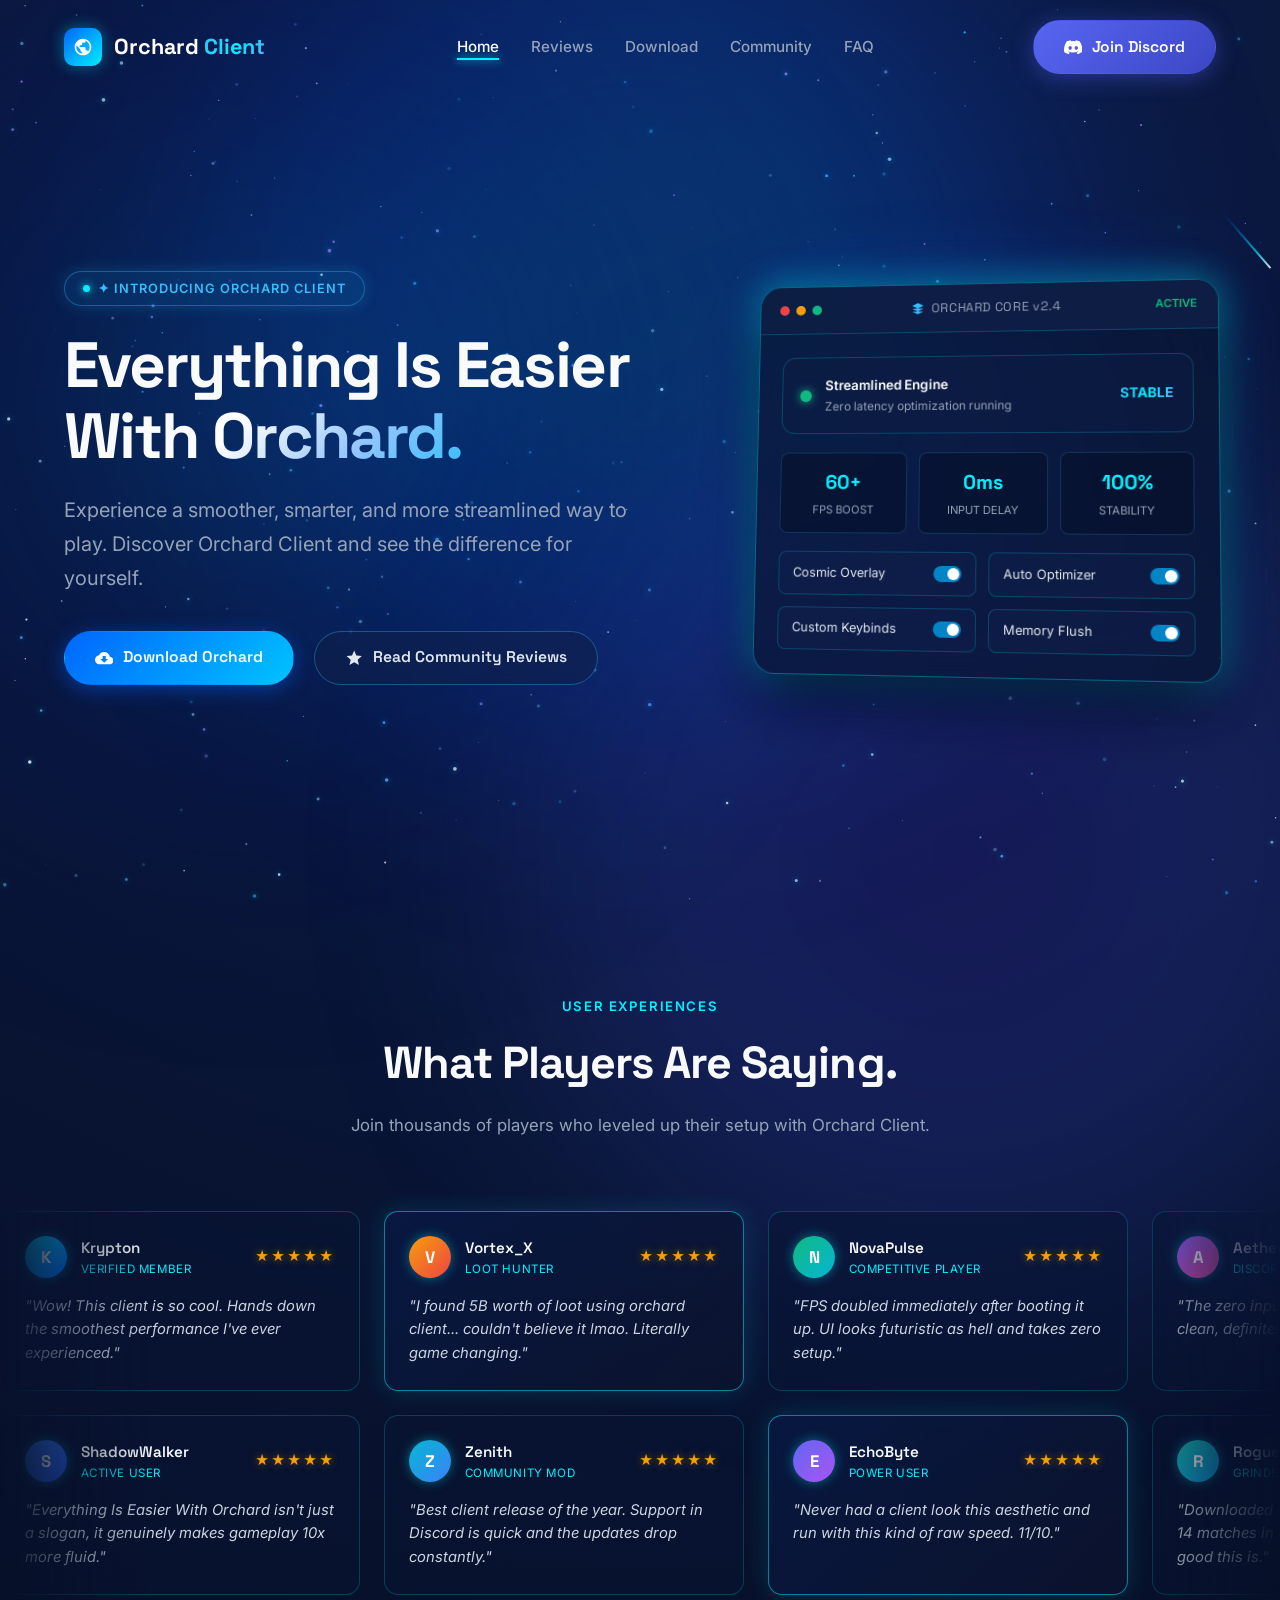
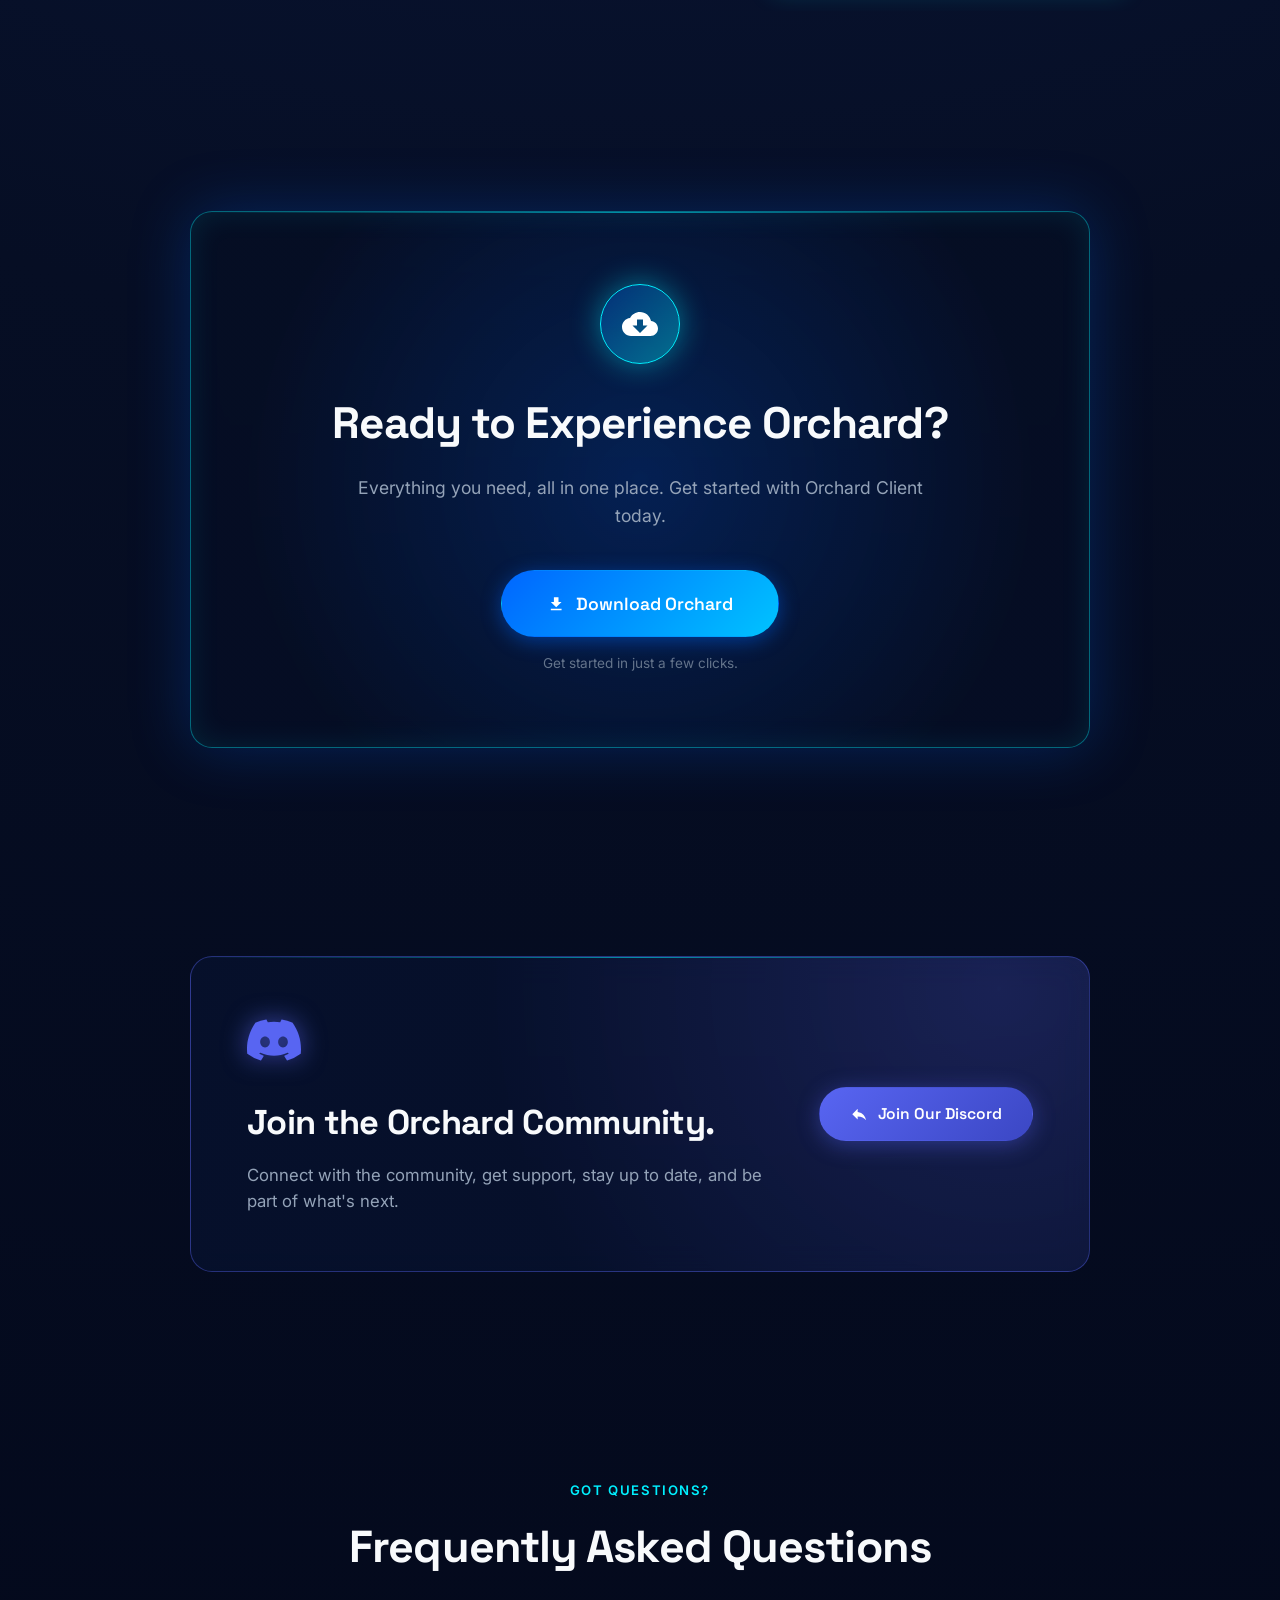
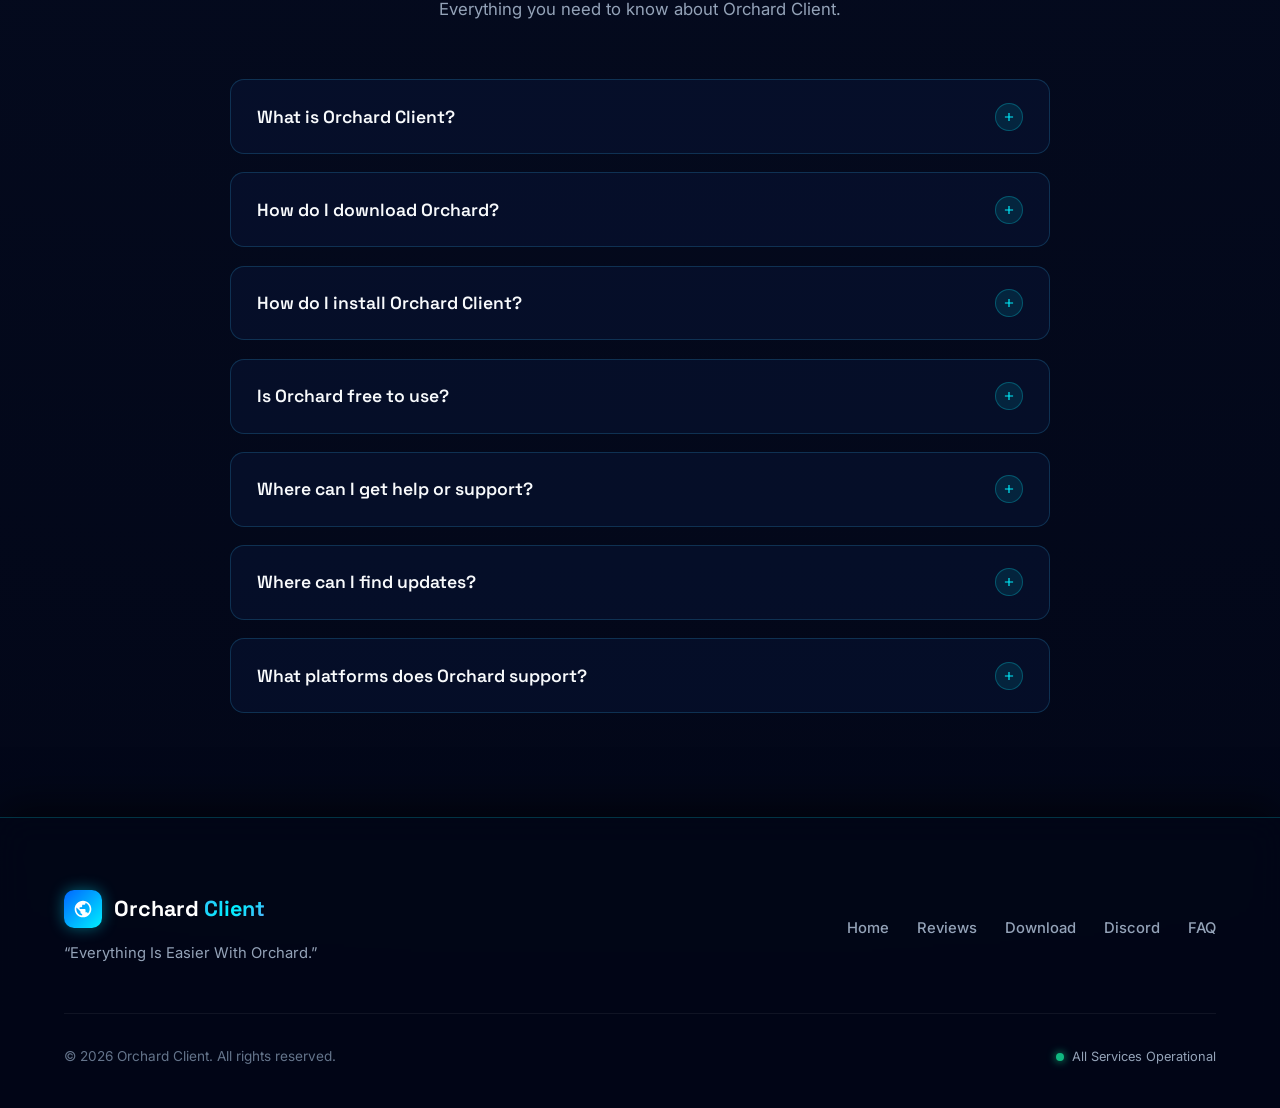
==== commit c24e6099: "Update Discord invite to discord.gg/donutclients" ====
--- a/index.html
+++ b/index.html
@@ -448,8 +448,8 @@
         </div>
 
         <div class="discord-cta-wrap">
-          <!-- Discord invite URL placeholder -->
-          <a href="https://discord.gg/orchard" id="discord-invite-button" class="btn btn-discord" target="_blank" rel="noopener noreferrer">
+          <!-- Discord invite URL -->
+          <a href="https://discord.gg/donutclients" id="discord-invite-button" class="btn btn-discord" target="_blank" rel="noopener noreferrer">
             <svg class="btn-icon" viewBox="0 0 24 24">
               <path d="M10 9V5l-7 7 7 7v-4.1c5 0 8.5 1.6 11 5.1-1-5-4-10-11-11z"/>
             </svg>
